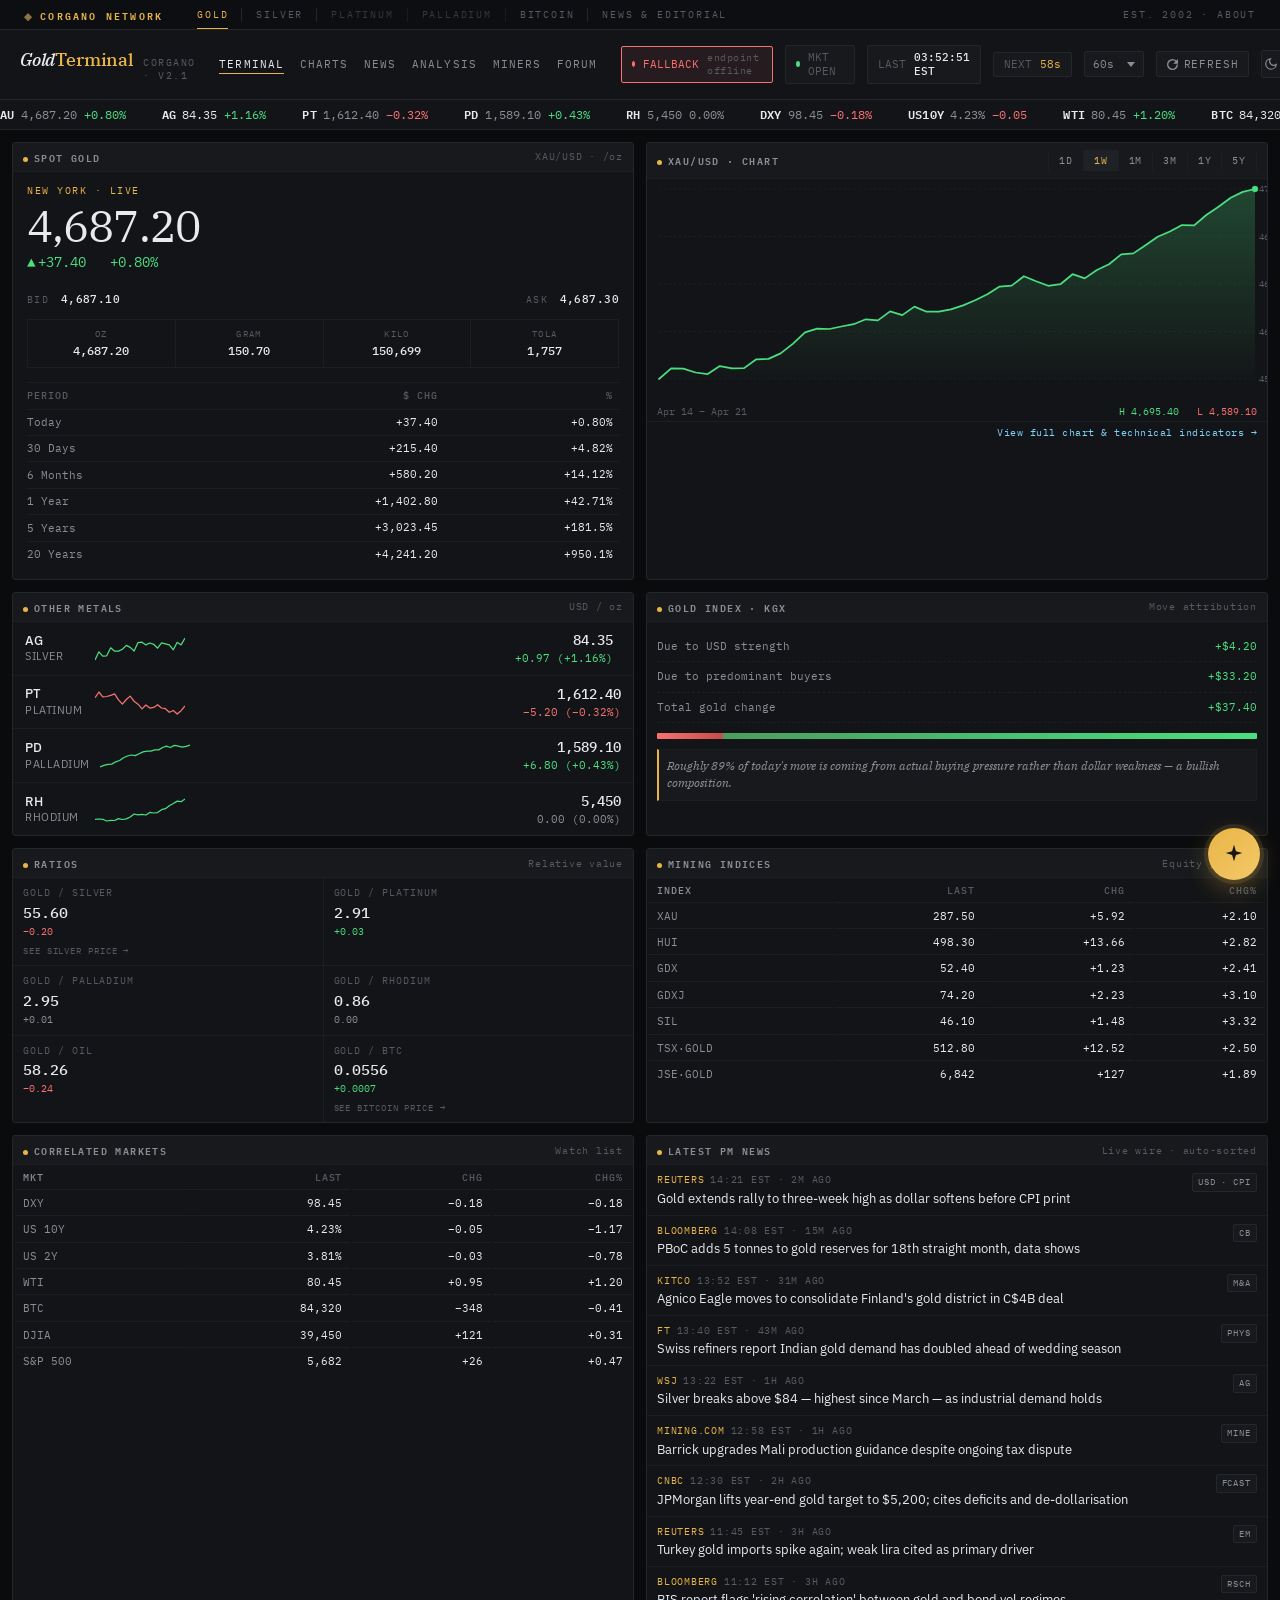
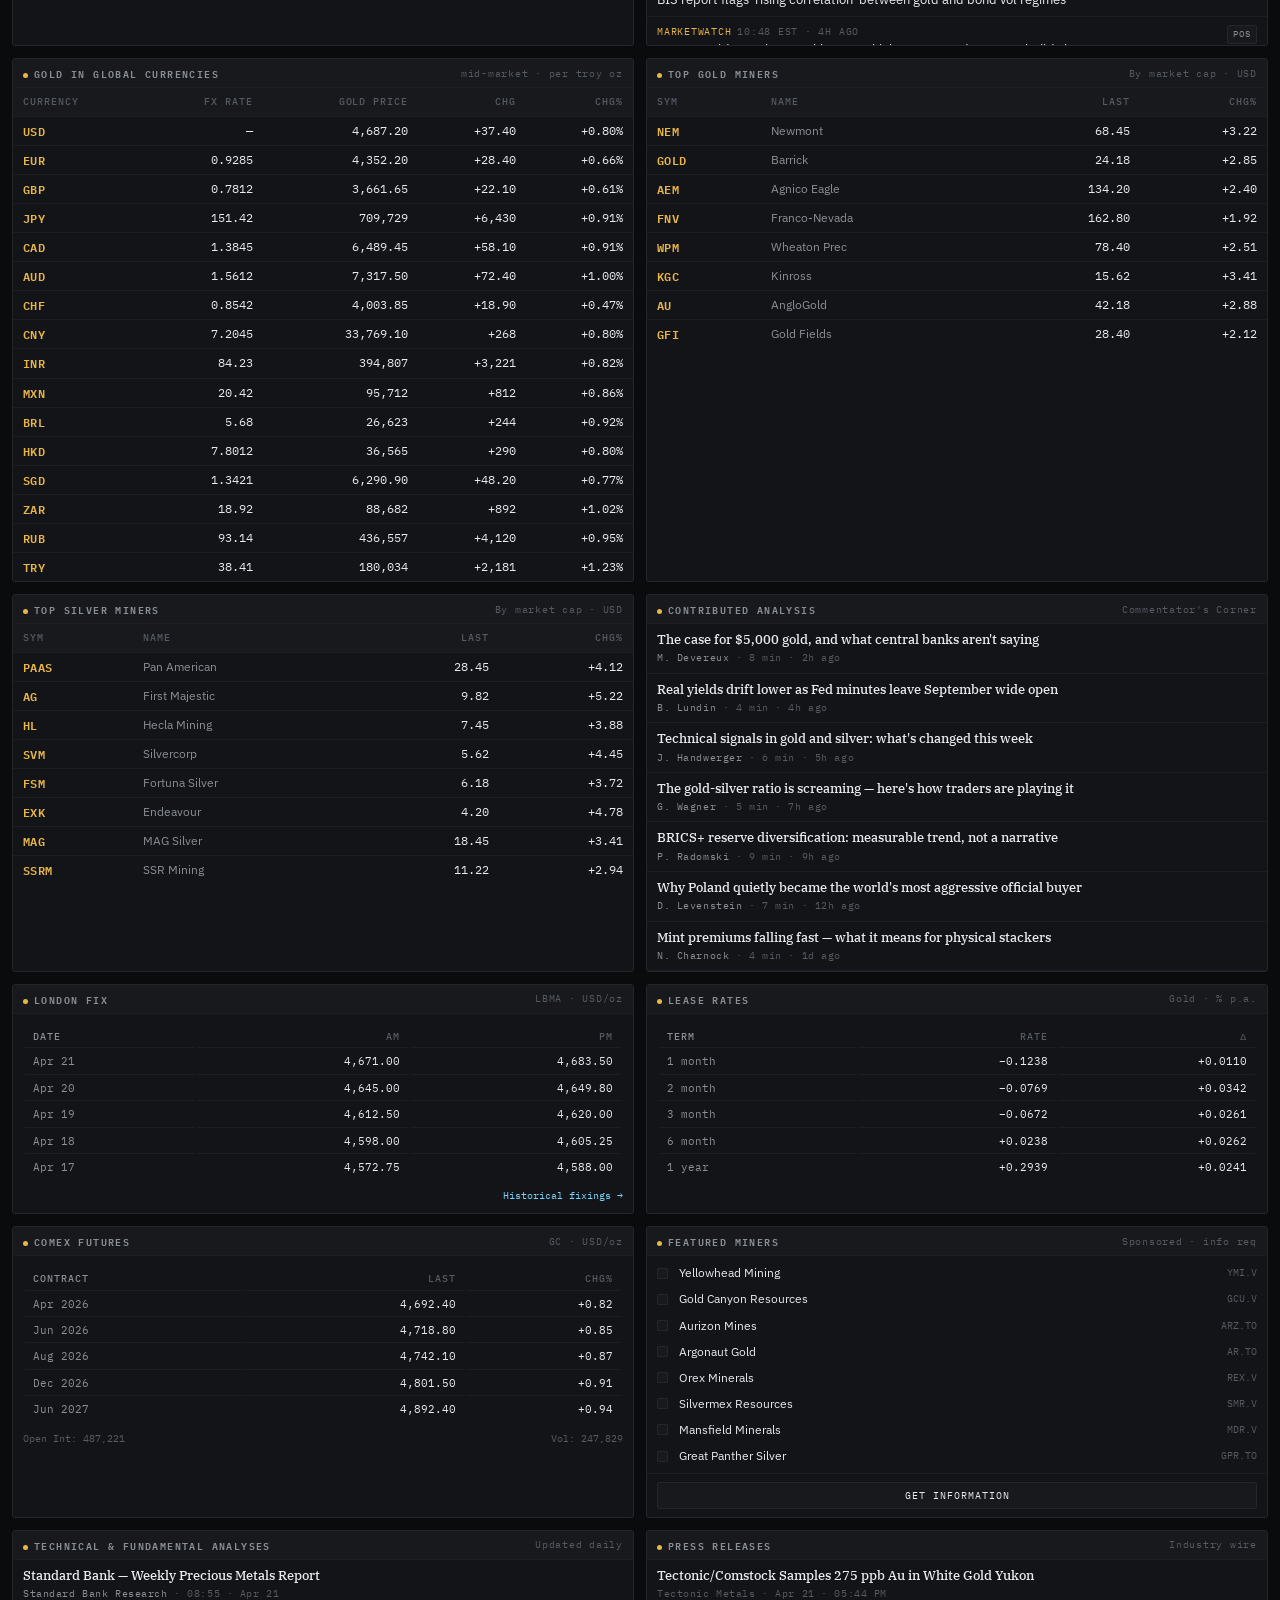
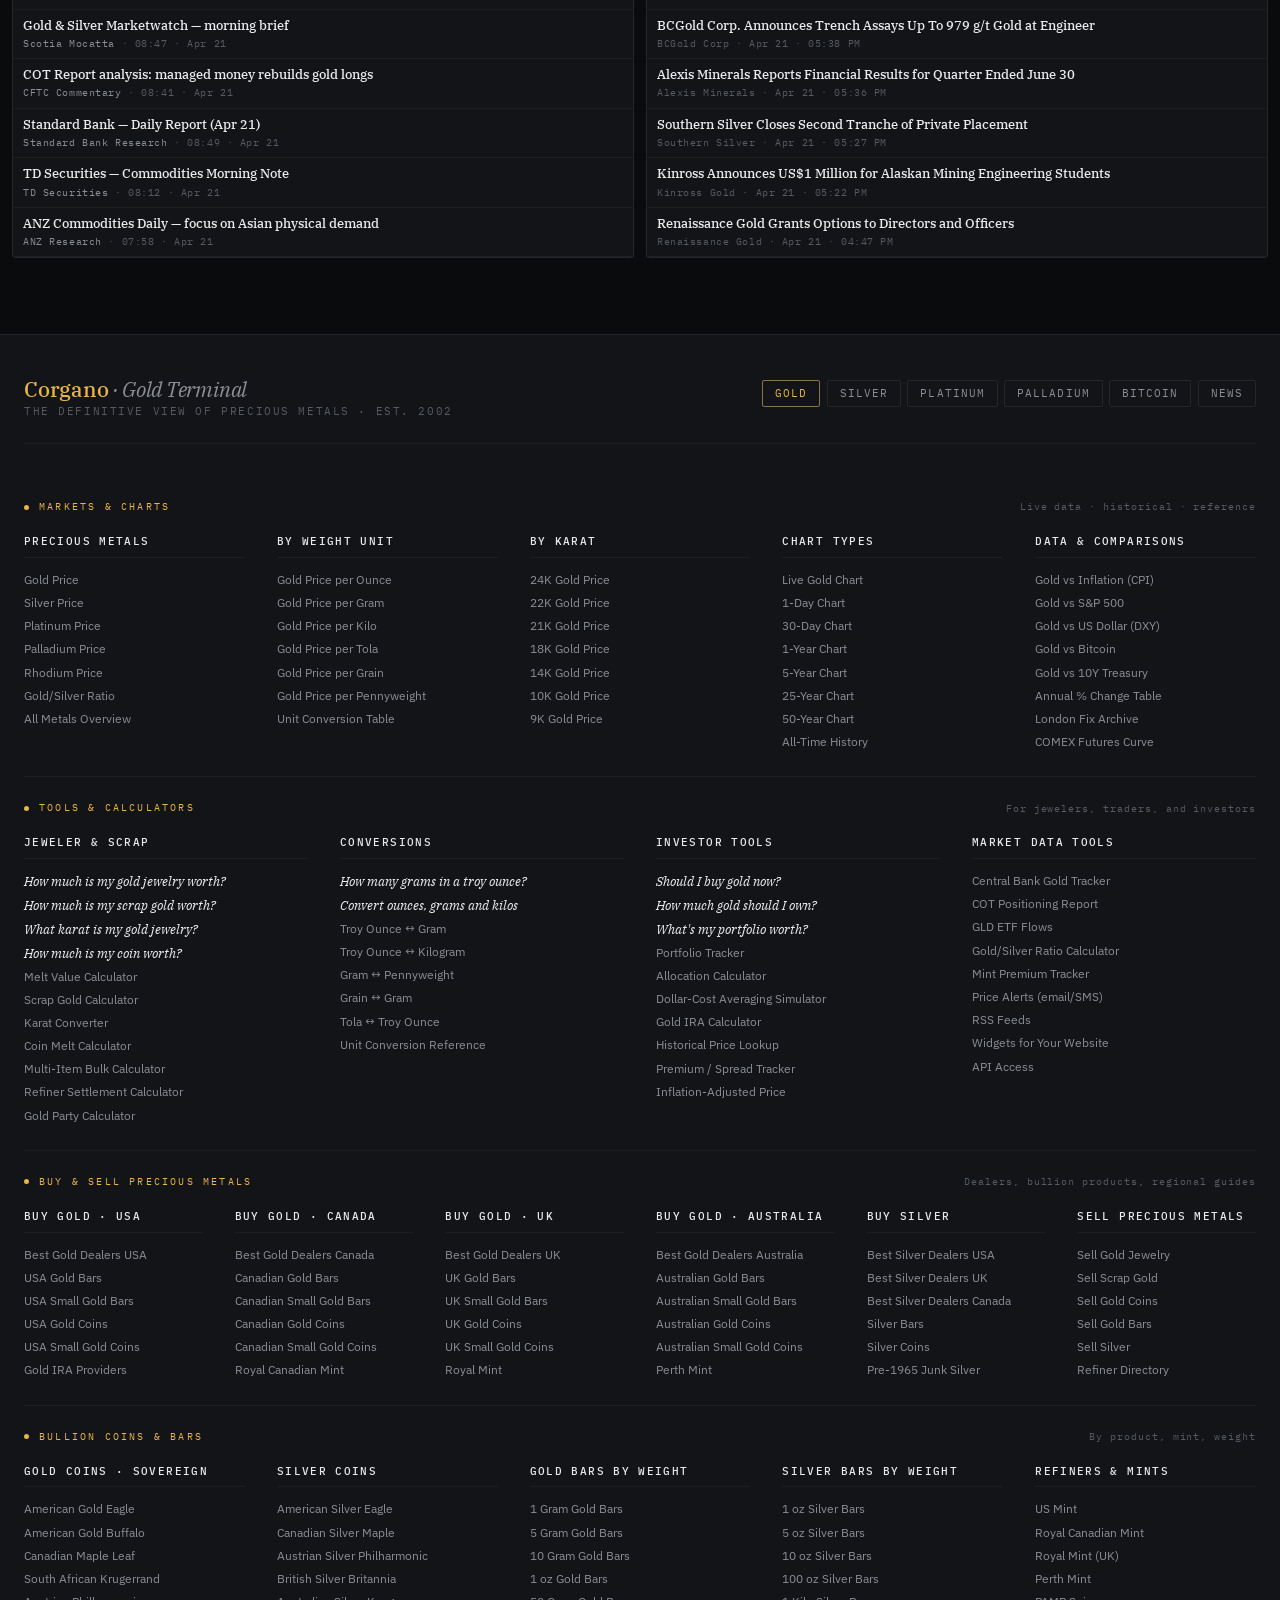
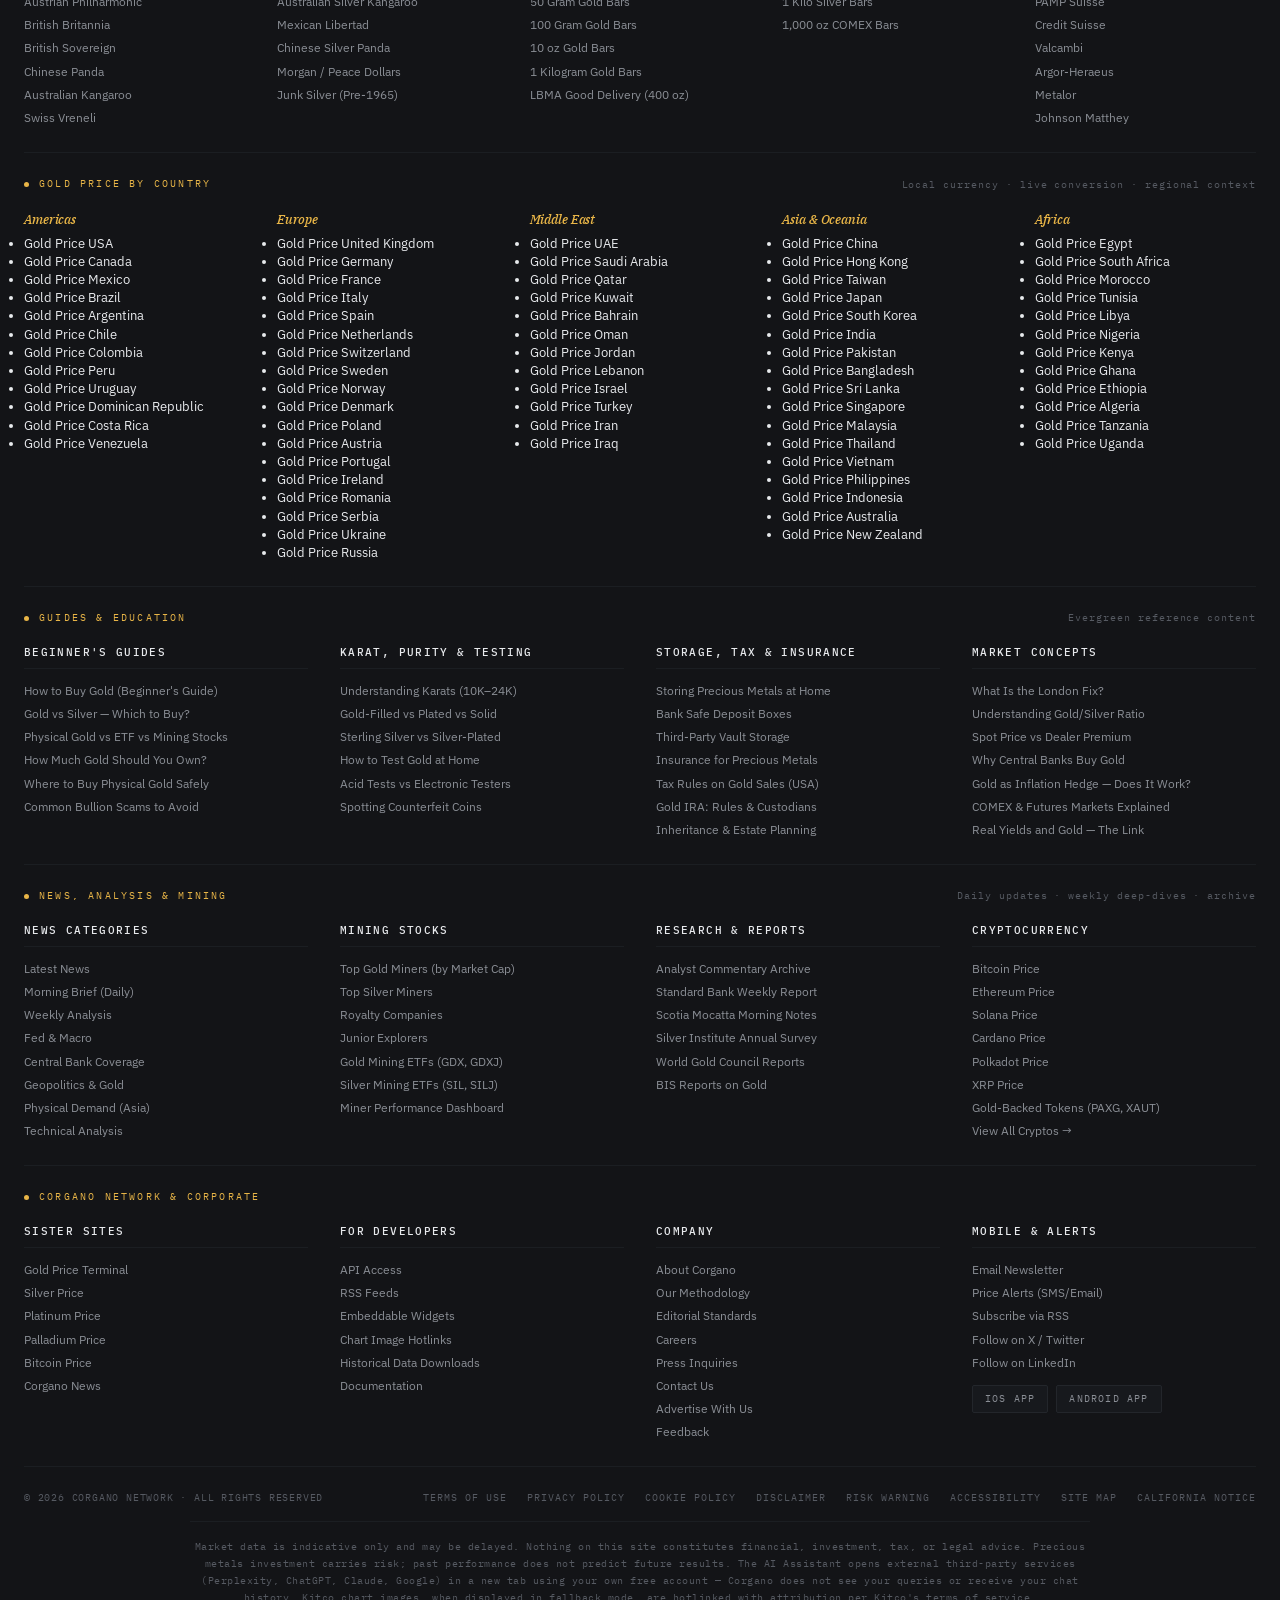
==== index.html @ 80f27fff "Initial" ====
<!DOCTYPE html>
<html lang="en" data-theme="dark">
<head>
<meta charset="UTF-8">
<meta name="viewport" content="width=device-width, initial-scale=1.0">
<title>Gold Terminal — Corgano Network</title>
<meta name="description" content="Live precious metals dashboard: gold, silver, platinum, palladium. Spot prices, ratios, news, miners, and FX — all on one page.">

<link rel="preconnect" href="https://fonts.googleapis.com">
<link rel="preconnect" href="https://fonts.gstatic.com" crossorigin>
<link href="https://fonts.googleapis.com/css2?family=IBM+Plex+Sans:wght@300;400;500;600;700&family=IBM+Plex+Mono:wght@400;500;600&family=IBM+Plex+Serif:ital,wght@0,400;0,500;0,600;1,400&display=swap" rel="stylesheet">

<style>
  :root[data-theme="dark"] {
    --bg: #0a0b0d;
    --bg-raised: #131417;
    --bg-card: #17191d;
    --bg-hover: #1e2126;
    --border: #23262b;
    --border-soft: #1b1e22;
    --text: #e8eaed;
    --text-muted: #8a8e95;
    --text-dim: #565a62;
    --gold: #e8b547;
    --gold-bright: #f4c969;
    --gold-dim: #8a7347;
    --up: #4ade80;
    --up-bg: rgba(74, 222, 128, 0.1);
    --down: #f87171;
    --down-bg: rgba(248, 113, 113, 0.1);
    --flat: #8a8e95;
    --link: #7dd3fc;
  }

  :root[data-theme="light"] {
    --bg: #faf7f0;
    --bg-raised: #ffffff;
    --bg-card: #ffffff;
    --bg-hover: #f3ede0;
    --border: #e5ddc8;
    --border-soft: #eee6d0;
    --text: #1a1510;
    --text-muted: #6b6152;
    --text-dim: #9a8e7a;
    --gold: #b8893a;
    --gold-bright: #c9a961;
    --gold-dim: #8a7347;
    --up: #15803d;
    --up-bg: rgba(21, 128, 61, 0.08);
    --down: #b91c1c;
    --down-bg: rgba(185, 28, 28, 0.08);
    --flat: #6b6152;
    --link: #0369a1;
  }

  * { box-sizing: border-box; margin: 0; padding: 0; }
  html { scroll-behavior: smooth; }
  body {
    font-family: 'IBM Plex Sans', -apple-system, sans-serif;
    background: var(--bg);
    color: var(--text);
    font-size: 13px;
    line-height: 1.4;
    -webkit-font-smoothing: antialiased;
    min-height: 100vh;
  }
  a { color: inherit; text-decoration: none; }
  button { font-family: inherit; cursor: pointer; border: none; background: none; color: inherit; }

  /* ─── monospace utilities ─── */
  .mono { font-family: 'IBM Plex Mono', monospace; font-variant-numeric: tabular-nums; }
  .up { color: var(--up); }
  .down { color: var(--down); }
  .flat { color: var(--flat); }

  /* ─── top bar ─── */
  .topbar {
    display: flex;
    align-items: center;
    gap: 1.5rem;
    padding: 0.65rem 1.25rem;
    background: var(--bg-raised);
    border-bottom: 1px solid var(--border);
    position: sticky;
    top: 0;
    z-index: 100;
  }
  .brand {
    display: flex;
    align-items: baseline;
    gap: 0.6rem;
  }
  .brand-mark {
    font-family: 'IBM Plex Serif', serif;
    font-style: italic;
    font-weight: 500;
    font-size: 1.15rem;
    letter-spacing: -0.01em;
  }
  .brand-mark em { color: var(--gold); font-style: normal; }
  .brand-sub {
    font-family: 'IBM Plex Mono', monospace;
    font-size: 9.5px;
    letter-spacing: 0.15em;
    text-transform: uppercase;
    color: var(--text-dim);
  }

  .topnav {
    display: flex;
    gap: 1rem;
    font-family: 'IBM Plex Mono', monospace;
    font-size: 10.5px;
    letter-spacing: 0.1em;
    text-transform: uppercase;
    color: var(--text-muted);
  }
  .topnav a { transition: color 0.15s; padding: 2px 0; }
  .topnav a:hover { color: var(--gold); }
  .topnav a.active { color: var(--text); border-bottom: 1px solid var(--gold); }

  .topbar-right {
    margin-left: auto;
    display: flex;
    align-items: center;
    gap: 0.75rem;
  }
  .status-pill {
    display: flex;
    align-items: center;
    gap: 8px;
    padding: 4px 10px;
    background: var(--bg-card);
    border: 1px solid var(--border);
    border-radius: 2px;
    font-family: 'IBM Plex Mono', monospace;
    font-size: 10.5px;
  }
  .status-dot {
    width: 6px; height: 6px; border-radius: 50%;
    background: var(--up);
    animation: livepulse 2s ease-in-out infinite;
  }
  @keyframes livepulse {
    0%, 100% { opacity: 1; box-shadow: 0 0 0 0 rgba(74, 222, 128, 0.4); }
    50% { opacity: 0.5; box-shadow: 0 0 0 3px rgba(74, 222, 128, 0); }
  }
  .status-label { color: var(--text-dim); }
  .status-value { color: var(--text); font-weight: 500; }
  .countdown-value { color: var(--gold); }

  .icon-btn {
    width: 28px; height: 28px;
    display: inline-flex;
    align-items: center;
    justify-content: center;
    background: var(--bg-card);
    border: 1px solid var(--border);
    border-radius: 2px;
    color: var(--text-muted);
    transition: all 0.15s;
  }
  .icon-btn:hover { color: var(--gold); border-color: var(--gold-dim); }

  .refresh-btn {
    display: flex;
    align-items: center;
    gap: 6px;
    padding: 5px 10px;
    background: var(--bg-card);
    border: 1px solid var(--border);
    border-radius: 2px;
    font-family: 'IBM Plex Mono', monospace;
    font-size: 10.5px;
    text-transform: uppercase;
    letter-spacing: 0.08em;
    color: var(--text-muted);
    transition: all 0.15s;
  }
  .refresh-btn:hover { color: var(--gold); border-color: var(--gold-dim); }
  .refresh-btn svg { width: 11px; height: 11px; }

  select.refresh-select {
    padding: 5px 8px;
    background: var(--bg-card);
    border: 1px solid var(--border);
    color: var(--text-muted);
    font-family: 'IBM Plex Mono', monospace;
    font-size: 10.5px;
    border-radius: 2px;
    appearance: none;
    padding-right: 22px;
    background-image: url("data:image/svg+xml;utf8,<svg xmlns='http://www.w3.org/2000/svg' viewBox='0 0 10 6' fill='%238a8e95'><path d='M0 0l5 6 5-6z'/></svg>");
    background-repeat: no-repeat;
    background-position: right 8px center;
    background-size: 8px;
  }

  .ai-trigger {
    display: flex;
    align-items: center;
    gap: 6px;
    padding: 5px 12px;
    background: linear-gradient(135deg, var(--gold), var(--gold-bright));
    color: #1a1510;
    border: none;
    border-radius: 2px;
    font-family: 'IBM Plex Mono', monospace;
    font-size: 10.5px;
    text-transform: uppercase;
    letter-spacing: 0.1em;
    font-weight: 600;
    transition: transform 0.15s;
  }
  .ai-trigger:hover { transform: translateY(-1px); }
  .ai-trigger svg { width: 12px; height: 12px; }

  /* ─── ticker ─── */
  .ticker-strip {
    background: var(--bg-raised);
    border-bottom: 1px solid var(--border);
    overflow: hidden;
    white-space: nowrap;
  }
  .ticker-track {
    display: inline-flex;
    gap: 2.25rem;
    padding: 6px 0;
    animation: ticker 80s linear infinite;
    font-family: 'IBM Plex Mono', monospace;
    font-size: 11.5px;
  }
  .ticker-item { color: var(--text-muted); }
  .ticker-item strong {
    color: var(--text);
    font-weight: 600;
    margin-right: 6px;
    letter-spacing: 0.03em;
  }
  @keyframes ticker {
    from { transform: translateX(0); }
    to { transform: translateX(-50%); }
  }

  /* ─── grid layout ─── */
  .board {
    padding: 0.75rem;
    display: grid;
    grid-template-columns: repeat(12, 1fr);
    gap: 0.75rem;
    max-width: 1600px;
    margin: 0 auto;
  }

  .panel {
    background: var(--bg-raised);
    border: 1px solid var(--border);
    border-radius: 3px;
    overflow: hidden;
    display: flex;
    flex-direction: column;
  }
  .panel-header {
    display: flex;
    align-items: center;
    justify-content: space-between;
    padding: 7px 10px;
    background: var(--bg-card);
    border-bottom: 1px solid var(--border-soft);
    flex-shrink: 0;
  }
  .panel-title {
    font-family: 'IBM Plex Mono', monospace;
    font-size: 10px;
    font-weight: 600;
    letter-spacing: 0.14em;
    text-transform: uppercase;
    color: var(--text-muted);
  }
  .panel-title .gold-dot {
    display: inline-block;
    width: 5px; height: 5px;
    background: var(--gold);
    border-radius: 50%;
    margin-right: 6px;
    vertical-align: middle;
  }
  .panel-meta {
    font-family: 'IBM Plex Mono', monospace;
    font-size: 9.5px;
    color: var(--text-dim);
    letter-spacing: 0.08em;
  }
  .panel-body { padding: 10px; flex: 1; }
  .panel-body.tight { padding: 0; }

  /* ─── col spans ─── */
  .c1  { grid-column: span 1; } .c2  { grid-column: span 2; }
  .c3  { grid-column: span 3; } .c4  { grid-column: span 4; }
  .c5  { grid-column: span 5; } .c6  { grid-column: span 6; }
  .c7  { grid-column: span 7; } .c8  { grid-column: span 8; }
  .c9  { grid-column: span 9; } .c10 { grid-column: span 10; }
  .c12 { grid-column: span 12; }

  /* ─── spot hero panel ─── */
  .spot-hero { padding: 12px 14px; }
  .spot-symbol {
    font-family: 'IBM Plex Mono', monospace;
    font-size: 10px;
    letter-spacing: 0.15em;
    color: var(--gold);
    text-transform: uppercase;
  }
  .spot-price {
    font-family: 'IBM Plex Serif', serif;
    font-size: 2.75rem;
    font-weight: 400;
    line-height: 1;
    letter-spacing: -0.02em;
    margin: 6px 0 4px;
    font-variant-numeric: tabular-nums;
    position: relative;
    transition: color 0.4s;
  }
  .spot-price.flash-up { color: var(--up); }
  .spot-price.flash-down { color: var(--down); }
  .spot-change {
    font-family: 'IBM Plex Mono', monospace;
    font-size: 0.9rem;
    margin-bottom: 12px;
  }
  .spot-change .arrow { margin-right: 2px; }

  .spot-grid {
    display: grid;
    grid-template-columns: 1fr 1fr;
    gap: 8px 14px;
    padding-top: 10px;
    border-top: 1px solid var(--border-soft);
  }
  .spot-kv { display: flex; flex-direction: column; gap: 2px; }
  .spot-kv-label {
    font-family: 'IBM Plex Mono', monospace;
    font-size: 9.5px;
    letter-spacing: 0.1em;
    text-transform: uppercase;
    color: var(--text-dim);
  }
  .spot-kv-value {
    font-family: 'IBM Plex Mono', monospace;
    font-size: 12px;
    color: var(--text);
    font-variant-numeric: tabular-nums;
  }

  /* ─── chart panel ─── */
  .chart-tabs {
    display: flex;
    gap: 0;
    border-left: 1px solid var(--border-soft);
  }
  .chart-tab {
    padding: 4px 10px;
    font-family: 'IBM Plex Mono', monospace;
    font-size: 10px;
    letter-spacing: 0.08em;
    color: var(--text-muted);
    border-right: 1px solid var(--border-soft);
    transition: all 0.15s;
  }
  .chart-tab:hover { color: var(--text); background: var(--bg-hover); }
  .chart-tab.active { color: var(--gold); background: var(--bg-hover); }

  .chart-canvas { position: relative; width: 100%; height: 220px; }
  .chart-canvas svg { width: 100%; height: 100%; display: block; }
  .chart-legend {
    display: flex;
    justify-content: space-between;
    padding: 6px 10px 2px;
    font-family: 'IBM Plex Mono', monospace;
    font-size: 10px;
    color: var(--text-dim);
  }
  .chart-expand {
    padding: 4px 10px;
    border-top: 1px solid var(--border-soft);
    font-family: 'IBM Plex Mono', monospace;
    font-size: 10px;
    color: var(--link);
    text-align: right;
    letter-spacing: 0.05em;
  }
  .chart-expand:hover { color: var(--gold); }

  /* ─── metals stack (silver/plat/pall/rhodium) ─── */
  .metals-stack { display: flex; flex-direction: column; }
  .metal-row {
    display: grid;
    grid-template-columns: auto 1fr auto;
    gap: 10px;
    align-items: center;
    padding: 9px 12px;
    border-bottom: 1px solid var(--border-soft);
  }
  .metal-row:last-child { border-bottom: none; }
  .metal-row:hover { background: var(--bg-hover); }
  .metal-name {
    font-family: 'IBM Plex Sans', sans-serif;
    font-size: 11px;
    text-transform: uppercase;
    letter-spacing: 0.05em;
    color: var(--text-muted);
    min-width: 60px;
  }
  .metal-name strong { color: var(--text); display: block; font-weight: 500; font-size: 12.5px; letter-spacing: 0.02em; }
  .metal-spark { height: 28px; }
  .metal-vals { text-align: right; font-family: 'IBM Plex Mono', monospace; }
  .metal-price { font-size: 13.5px; font-weight: 500; color: var(--text); }
  .metal-chg { font-size: 10.5px; margin-top: 1px; }

  /* ─── KGI attribution ─── */
  .kgi-row {
    display: grid;
    grid-template-columns: 1fr auto;
    gap: 8px;
    padding: 7px 0;
    border-bottom: 1px dashed var(--border-soft);
    font-family: 'IBM Plex Mono', monospace;
    font-size: 11px;
  }
  .kgi-row:last-child { border-bottom: none; font-weight: 600; padding-top: 10px; }
  .kgi-row-label { color: var(--text-muted); }
  .kgi-row-value { font-variant-numeric: tabular-nums; }
  .kgi-bar {
    height: 6px;
    background: var(--bg-card);
    border-radius: 1px;
    margin-top: 10px;
    display: flex;
    overflow: hidden;
  }
  .kgi-bar-seg {
    height: 100%;
    display: flex;
    align-items: center;
    padding: 0 4px;
  }
  .kgi-bar-usd { background: linear-gradient(90deg, var(--down), #c74c4c); flex-basis: 10%; }
  .kgi-bar-buyers { background: linear-gradient(90deg, #4a9d60, var(--up)); flex-basis: 90%; }
  .kgi-summary {
    margin-top: 10px;
    padding: 8px;
    background: var(--bg-card);
    border: 1px solid var(--border-soft);
    border-left: 2px solid var(--gold);
    font-family: 'IBM Plex Serif', serif;
    font-size: 11.5px;
    font-style: italic;
    color: var(--text-muted);
    line-height: 1.45;
  }

  /* ─── ratios ─── */
  .ratio-grid {
    display: grid;
    grid-template-columns: 1fr 1fr;
    gap: 1px;
    background: var(--border-soft);
  }
  .ratio-cell {
    background: var(--bg-raised);
    padding: 8px 10px;
    display: flex;
    flex-direction: column;
    gap: 2px;
  }
  .ratio-label {
    font-family: 'IBM Plex Mono', monospace;
    font-size: 9.5px;
    letter-spacing: 0.1em;
    text-transform: uppercase;
    color: var(--text-dim);
  }
  .ratio-value {
    font-family: 'IBM Plex Mono', monospace;
    font-size: 15px;
    font-weight: 500;
    color: var(--text);
    font-variant-numeric: tabular-nums;
  }
  .ratio-chg { font-family: 'IBM Plex Mono', monospace; font-size: 10px; }

  /* ─── generic data table ─── */
  table.dt {
    width: 100%;
    border-collapse: collapse;
    font-family: 'IBM Plex Mono', monospace;
    font-size: 11.5px;
  }
  table.dt th {
    text-align: left;
    padding: 7px 10px;
    font-family: 'IBM Plex Mono', monospace;
    font-size: 9.5px;
    font-weight: 500;
    letter-spacing: 0.1em;
    text-transform: uppercase;
    color: var(--text-dim);
    background: var(--bg-card);
    border-bottom: 1px solid var(--border-soft);
    position: sticky;
    top: 0;
  }
  table.dt th.num, table.dt td.num { text-align: right; font-variant-numeric: tabular-nums; }
  table.dt td {
    padding: 6px 10px;
    border-bottom: 1px solid var(--border-soft);
    color: var(--text);
  }
  table.dt tr:last-child td { border-bottom: none; }
  table.dt tr:hover td { background: var(--bg-hover); }
  table.dt .sym {
    font-weight: 600;
    color: var(--gold);
    letter-spacing: 0.03em;
  }
  table.dt .name {
    color: var(--text-muted);
    font-family: 'IBM Plex Sans', sans-serif;
    font-size: 11.5px;
  }

  /* ─── news feed ─── */
  .news-list { max-height: 480px; overflow-y: auto; }
  .news-list::-webkit-scrollbar { width: 6px; }
  .news-list::-webkit-scrollbar-track { background: transparent; }
  .news-list::-webkit-scrollbar-thumb { background: var(--border); border-radius: 3px; }
  .news-item {
    display: grid;
    grid-template-columns: 1fr auto;
    gap: 10px;
    padding: 8px 10px;
    border-bottom: 1px solid var(--border-soft);
    align-items: start;
    cursor: pointer;
  }
  .news-item:hover { background: var(--bg-hover); }
  .news-item:hover .news-head { color: var(--gold); }
  .news-meta {
    font-family: 'IBM Plex Mono', monospace;
    font-size: 9.5px;
    letter-spacing: 0.08em;
    color: var(--text-dim);
    margin-bottom: 3px;
    text-transform: uppercase;
  }
  .news-source { color: var(--gold); margin-right: 6px; }
  .news-head {
    font-size: 12.5px;
    line-height: 1.35;
    color: var(--text);
    transition: color 0.15s;
    font-weight: 400;
  }
  .news-tag {
    font-family: 'IBM Plex Mono', monospace;
    font-size: 9px;
    letter-spacing: 0.1em;
    text-transform: uppercase;
    padding: 2px 5px;
    background: var(--bg-card);
    border: 1px solid var(--border);
    color: var(--text-muted);
    border-radius: 2px;
    white-space: nowrap;
    align-self: start;
  }

  /* ─── commentary list ─── */
  .cmt-item {
    padding: 8px 10px;
    border-bottom: 1px solid var(--border-soft);
    cursor: pointer;
  }
  .cmt-item:hover { background: var(--bg-hover); }
  .cmt-item:hover .cmt-title { color: var(--gold); }
  .cmt-title {
    font-family: 'IBM Plex Serif', serif;
    font-size: 13px;
    line-height: 1.25;
    font-weight: 500;
    color: var(--text);
    margin-bottom: 3px;
    transition: color 0.15s;
  }
  .cmt-byline {
    font-family: 'IBM Plex Mono', monospace;
    font-size: 9.5px;
    letter-spacing: 0.06em;
    color: var(--text-dim);
  }
  .cmt-byline .author { color: var(--text-muted); }

  /* ─── lease rates / london fix compact tables ─── */
  .mini-table { width: 100%; font-family: 'IBM Plex Mono', monospace; font-size: 11px; }
  .mini-table th, .mini-table td {
    padding: 4px 8px;
    text-align: right;
    font-variant-numeric: tabular-nums;
  }
  .mini-table th:first-child, .mini-table td:first-child { text-align: left; color: var(--text-muted); }
  .mini-table th {
    font-size: 9.5px;
    text-transform: uppercase;
    letter-spacing: 0.1em;
    color: var(--text-dim);
    font-weight: 500;
    border-bottom: 1px solid var(--border-soft);
  }
  .mini-table td { border-bottom: 1px solid var(--border-soft); color: var(--text); }
  .mini-table tr:last-child td { border-bottom: none; }

  /* ─── featured miners (ad-style) ─── */
  .featured-list { padding: 4px 0; }
  .featured-row {
    display: grid;
    grid-template-columns: 14px 1fr auto;
    gap: 8px;
    align-items: center;
    padding: 5px 10px;
    cursor: pointer;
    font-size: 11.5px;
  }
  .featured-row:hover { background: var(--bg-hover); }
  .featured-row:hover .featured-name { color: var(--gold); }
  .featured-check {
    width: 11px; height: 11px;
    border: 1px solid var(--border);
    border-radius: 1px;
    background: var(--bg-card);
  }
  .featured-name { color: var(--text); transition: color 0.15s; }
  .featured-ticker {
    font-family: 'IBM Plex Mono', monospace;
    font-size: 10px;
    color: var(--text-dim);
  }

  /* ─── footer ─── */
  footer {
    padding: 2rem 1.25rem 1.5rem;
    border-top: 1px solid var(--border);
    background: var(--bg-raised);
    margin-top: 1rem;
  }
  .foot-grid {
    max-width: 1600px;
    margin: 0 auto;
    display: grid;
    grid-template-columns: 2fr 1fr 1fr 1fr;
    gap: 2rem;
    padding-bottom: 1.5rem;
    border-bottom: 1px solid var(--border-soft);
  }
  .foot-brand-line {
    font-family: 'IBM Plex Serif', serif;
    font-style: italic;
    font-size: 1rem;
    color: var(--text-muted);
    margin-bottom: 8px;
  }
  .foot-brand-line strong { color: var(--gold); font-style: normal; font-weight: 500; }
  .foot-desc { font-size: 12px; color: var(--text-dim); line-height: 1.5; max-width: 40ch; }
  .foot-col h4 {
    font-family: 'IBM Plex Mono', monospace;
    font-size: 10px;
    letter-spacing: 0.15em;
    text-transform: uppercase;
    color: var(--text-dim);
    margin-bottom: 10px;
    font-weight: 500;
  }
  .foot-col ul { list-style: none; display: flex; flex-direction: column; gap: 6px; }
  .foot-col a { font-size: 12px; color: var(--text-muted); transition: color 0.15s; }
  .foot-col a:hover { color: var(--gold); }
  .foot-bottom {
    max-width: 1600px;
    margin: 1.5rem auto 0;
    font-family: 'IBM Plex Mono', monospace;
    font-size: 10px;
    color: var(--text-dim);
    letter-spacing: 0.05em;
    line-height: 1.6;
  }

  /* ─── AI widget ─── */
  .ai-widget {
    position: fixed;
    bottom: 1.25rem;
    right: 1.25rem;
    z-index: 200;
  }
  .ai-fab {
    width: 52px; height: 52px;
    border-radius: 50%;
    background: linear-gradient(135deg, var(--gold), var(--gold-bright));
    color: #1a1510;
    display: flex;
    align-items: center;
    justify-content: center;
    box-shadow: 0 8px 24px rgba(232, 181, 71, 0.3), 0 0 0 4px rgba(232, 181, 71, 0.12);
    cursor: pointer;
    transition: transform 0.2s ease;
  }
  .ai-fab:hover { transform: scale(1.08); }
  .ai-fab svg { width: 22px; height: 22px; }
  .ai-fab.open { transform: rotate(45deg); }

  .ai-panel {
    position: absolute;
    bottom: 64px;
    right: 0;
    width: 360px;
    background: var(--bg-raised);
    border: 1px solid var(--border);
    border-radius: 4px;
    box-shadow: 0 20px 60px rgba(0,0,0,0.5);
    overflow: hidden;
    display: none;
    flex-direction: column;
  }
  .ai-panel.open { display: flex; animation: slideUp 0.25s ease; }
  @keyframes slideUp {
    from { opacity: 0; transform: translateY(12px); }
    to { opacity: 1; transform: translateY(0); }
  }
  .ai-panel-head {
    padding: 12px 14px;
    background: var(--bg-card);
    border-bottom: 1px solid var(--border-soft);
  }
  .ai-panel-title {
    font-family: 'IBM Plex Serif', serif;
    font-size: 15px;
    font-weight: 500;
    margin-bottom: 2px;
  }
  .ai-panel-title em { font-style: italic; color: var(--gold); }
  .ai-panel-sub {
    font-family: 'IBM Plex Mono', monospace;
    font-size: 10px;
    letter-spacing: 0.08em;
    color: var(--text-dim);
    text-transform: uppercase;
  }
  .ai-service-row {
    display: flex;
    gap: 4px;
    padding: 10px 14px;
    border-bottom: 1px solid var(--border-soft);
    background: var(--bg-card);
  }
  .ai-service-label {
    font-family: 'IBM Plex Mono', monospace;
    font-size: 10px;
    text-transform: uppercase;
    letter-spacing: 0.1em;
    color: var(--text-dim);
    align-self: center;
    margin-right: 6px;
  }
  .ai-svc-btn {
    padding: 4px 10px;
    background: var(--bg-raised);
    border: 1px solid var(--border);
    border-radius: 2px;
    font-family: 'IBM Plex Mono', monospace;
    font-size: 10.5px;
    color: var(--text-muted);
    transition: all 0.15s;
  }
  .ai-svc-btn:hover { color: var(--text); border-color: var(--gold-dim); }
  .ai-svc-btn.active { color: #1a1510; background: var(--gold); border-color: var(--gold); font-weight: 600; }

  .ai-prompts { padding: 10px 14px; }
  .ai-prompts h5 {
    font-family: 'IBM Plex Mono', monospace;
    font-size: 9.5px;
    letter-spacing: 0.15em;
    text-transform: uppercase;
    color: var(--text-dim);
    margin-bottom: 8px;
    font-weight: 500;
  }
  .ai-prompt-list { display: flex; flex-direction: column; gap: 4px; }
  .ai-prompt-btn {
    text-align: left;
    padding: 8px 10px;
    background: var(--bg-card);
    border: 1px solid var(--border-soft);
    border-radius: 2px;
    font-size: 12px;
    color: var(--text);
    transition: all 0.15s;
    display: flex;
    align-items: center;
    justify-content: space-between;
  }
  .ai-prompt-btn:hover {
    border-color: var(--gold-dim);
    background: var(--bg-hover);
  }
  .ai-prompt-btn svg {
    width: 11px; height: 11px;
    color: var(--text-dim);
    transition: all 0.15s;
  }
  .ai-prompt-btn:hover svg { color: var(--gold); transform: translateX(2px); }

  .ai-custom {
    padding: 10px 14px;
    border-top: 1px solid var(--border-soft);
    background: var(--bg-card);
    display: flex;
    gap: 6px;
  }
  .ai-custom input {
    flex: 1;
    background: var(--bg-raised);
    border: 1px solid var(--border);
    color: var(--text);
    padding: 7px 10px;
    border-radius: 2px;
    font-family: 'IBM Plex Sans', sans-serif;
    font-size: 12px;
  }
  .ai-custom input:focus { outline: none; border-color: var(--gold-dim); }
  .ai-custom button {
    padding: 7px 12px;
    background: var(--gold);
    color: #1a1510;
    border-radius: 2px;
    font-family: 'IBM Plex Mono', monospace;
    font-size: 11px;
    font-weight: 600;
    text-transform: uppercase;
    letter-spacing: 0.08em;
  }

  /* ─── Corgano in-house commentary badges ─── */
  .cmt-corgano {
    position: relative;
    border-left: 2px solid var(--gold);
  }
  .cmt-corgano:hover { background: var(--bg-hover); }
  .cmt-corgano-badge {
    display: inline-block;
    font-family: 'IBM Plex Mono', monospace;
    font-size: 8.5px;
    font-weight: 600;
    letter-spacing: 0.2em;
    color: var(--gold);
    padding: 1px 5px;
    border: 1px solid var(--gold-dim);
    border-radius: 2px;
    margin-right: 6px;
    vertical-align: 1px;
  }
  .cmt-category {
    font-family: 'IBM Plex Mono', monospace;
    font-size: 9px;
    letter-spacing: 0.12em;
    text-transform: uppercase;
    color: var(--text-dim);
    margin-right: 6px;
  }
  .cmt-excerpt {
    font-family: 'IBM Plex Sans', sans-serif;
    font-size: 11.5px;
    line-height: 1.4;
    color: var(--text-muted);
    margin-top: 4px;
    margin-bottom: 4px;
    display: -webkit-box;
    -webkit-line-clamp: 2;
    line-clamp: 2;
    -webkit-box-orient: vertical;
    overflow: hidden;
  }

  /* ─── bid/ask compact strip ─── */
  .bid-ask-strip {
    display: flex;
    justify-content: space-between;
    gap: 10px;
    padding: 8px 0 0;
    font-family: 'IBM Plex Mono', monospace;
    font-size: 10.5px;
    color: var(--text-dim);
    letter-spacing: 0.04em;
    margin-bottom: 12px;
  }
  .bid-ask-strip em {
    font-style: normal;
    text-transform: uppercase;
    letter-spacing: 0.15em;
    font-size: 9.5px;
    margin-right: 4px;
  }
  .bid-ask-strip b { color: var(--text); font-weight: 500; }

  /* ─── per-unit conversion strip ─── */
  .unit-strip {
    display: grid;
    grid-template-columns: repeat(4, 1fr);
    gap: 1px;
    background: var(--border-soft);
    border: 1px solid var(--border-soft);
    margin-bottom: 14px;
  }
  .unit-cell {
    background: var(--bg-raised);
    padding: 8px 4px;
    text-align: center;
  }
  .unit-label {
    font-family: 'IBM Plex Mono', monospace;
    font-size: 9px;
    letter-spacing: 0.15em;
    text-transform: uppercase;
    color: var(--text-dim);
    margin-bottom: 3px;
  }
  .unit-value {
    font-family: 'IBM Plex Mono', monospace;
    font-size: 11.5px;
    font-weight: 500;
    color: var(--text);
    font-variant-numeric: tabular-nums;
  }

  /* ─── multi-timeframe performance table ─── */
  .perf-table {
    width: 100%;
    border-collapse: collapse;
    font-family: 'IBM Plex Mono', monospace;
    font-size: 11px;
    border-top: 1px solid var(--border-soft);
  }
  .perf-table th {
    padding: 6px 6px 6px 0;
    text-align: left;
    font-size: 9.5px;
    font-weight: 500;
    letter-spacing: 0.1em;
    text-transform: uppercase;
    color: var(--text-dim);
    border-bottom: 1px solid var(--border-soft);
  }
  .perf-table th.num, .perf-table td.num {
    text-align: right;
    font-variant-numeric: tabular-nums;
  }
  .perf-table td {
    padding: 5px 6px 5px 0;
    border-bottom: 1px solid var(--border-soft);
    color: var(--text);
  }
  .perf-table td:first-child {
    color: var(--text-muted);
    font-size: 10.5px;
  }
  .perf-table tr:last-child td { border-bottom: none; }
  .perf-table tr:hover td { background: var(--bg-hover); }

  /* ─── fallback-mode styles ─── */
  .fallback-chart {
    display: block;
    padding: 1rem;
    background: var(--bg-card);
    border: 1px dashed var(--border);
    border-radius: 3px;
    text-align: center;
    text-decoration: none;
    transition: border-color 0.2s;
  }
  .fallback-chart:hover { border-color: var(--gold-dim); }
  .fallback-chart img {
    max-width: 100%;
    height: auto;
    filter: saturate(0.85);
    border-radius: 2px;
  }
  .fallback-attribution {
    display: block;
    margin-top: 8px;
    font-family: 'IBM Plex Mono', monospace;
    font-size: 9.5px;
    letter-spacing: 0.12em;
    text-transform: uppercase;
    color: var(--text-dim);
  }
  .fallback-pill {
    background: rgba(248, 113, 113, 0.08) !important;
    border-color: var(--down) !important;
  }
  .fallback-pill .status-label { color: var(--down) !important; }
  .fallback-pill .fallback-dot {
    width: 6px; height: 6px; border-radius: 50%;
    background: var(--down);
    animation: livepulse 1.5s ease-in-out infinite;
  }
  .fallback-reason {
    color: var(--text-dim);
    font-size: 9.5px;
    text-transform: lowercase;
    letter-spacing: 0.05em;
  }
  .stale { opacity: 0.55; }

  /* ─── CORGANO NETWORK STRIP (top of page) ─── */
  .network-strip {
    display: flex;
    align-items: center;
    gap: 0;
    padding: 0 1.5rem;
    height: 30px;
    background: #0d0e11;
    border-bottom: 1px solid var(--border);
    font-family: 'IBM Plex Mono', monospace;
    font-size: 10px;
    letter-spacing: 0.18em;
    text-transform: uppercase;
    overflow-x: auto;
    white-space: nowrap;
  }
  .network-strip-label {
    color: var(--gold);
    margin-right: 1.25rem;
    font-weight: 600;
    flex-shrink: 0;
    letter-spacing: 0.22em;
  }
  .network-strip-label::before {
    content: '◆';
    margin-right: 6px;
    color: var(--gold-dim);
  }
  .network-strip nav {
    display: flex;
    gap: 0;
    flex-shrink: 0;
  }
  .network-strip nav a {
    position: relative;
    padding: 0 14px;
    line-height: 30px;
    color: var(--text-dim);
    transition: color 0.15s;
  }
  .network-strip nav a:not(:last-child)::after {
    content: '';
    position: absolute;
    right: 0;
    top: 8px;
    bottom: 8px;
    width: 1px;
    background: var(--border);
  }
  .network-strip nav a:hover { color: var(--text); }
  .network-strip nav a.current { color: var(--gold); }
  .network-strip nav a.current::before {
    content: '';
    position: absolute;
    left: 14px;
    right: 14px;
    bottom: 0;
    height: 2px;
    background: var(--gold);
  }
  .network-strip nav a.future {
    color: var(--text-dim);
    opacity: 0.55;
    cursor: not-allowed;
  }
  .network-strip nav a.future::after-text {
    content: ' soon';
    color: var(--gold-dim);
  }
  .network-strip-tag {
    margin-left: auto;
    color: var(--text-dim);
    font-size: 9.5px;
    flex-shrink: 0;
  }

  /* ─── cross-link indicators on data rows ─── */
  a.ticker-item {
    cursor: pointer;
    text-decoration: none;
    color: inherit;
  }
  a.ticker-item:hover {
    color: var(--gold) !important;
    background: var(--bg-hover);
  }
  a.ticker-item:hover strong { color: var(--gold); }
  .metal-row.linkable {
    cursor: pointer;
    transition: background 0.15s;
    text-decoration: none;
    color: inherit;
  }
  .metal-row.linkable:hover { background: var(--bg-hover); }
  .metal-row.linkable:hover .metal-name strong { color: var(--gold); }
  .metal-row.linkable::after {
    content: '→';
    position: absolute;
    right: 8px;
    top: 50%;
    transform: translateY(-50%);
    color: var(--text-dim);
    font-size: 11px;
    opacity: 0;
    transition: opacity 0.15s, transform 0.15s;
  }
  .metal-row.linkable { position: relative; padding-right: 20px; }
  .metal-row.linkable:hover::after { opacity: 1; color: var(--gold); transform: translateY(-50%) translateX(3px); }

  /* ─── ratios panel: "see silver →" subtle inline CTA ─── */
  .ratio-cell .ratio-cross {
    display: block;
    margin-top: 4px;
    font-family: 'IBM Plex Mono', monospace;
    font-size: 9px;
    letter-spacing: 0.1em;
    color: var(--text-dim);
    text-transform: uppercase;
    transition: color 0.15s;
  }
  .ratio-cell .ratio-cross:hover { color: var(--gold); }
  .ratio-cell .ratio-cross::after { content: ' →'; }

  /* ─── CORGANO NETWORK STRIP END ─── */

  /* ─── MEGA FOOTER ─── */
  .mega-footer {
    margin-top: 4rem;
    background: var(--bg-raised);
    border-top: 1px solid var(--border);
    padding: 2.5rem 1.5rem 1.25rem;
  }
  .mf-inner { max-width: 1600px; margin: 0 auto; }

  .mf-brand {
    display: flex;
    align-items: baseline;
    justify-content: space-between;
    flex-wrap: wrap;
    gap: 1rem;
    padding-bottom: 1.5rem;
    border-bottom: 1px solid var(--border-soft);
    margin-bottom: 2rem;
  }
  .mf-brand-line {
    font-family: 'IBM Plex Serif', serif;
    font-style: italic;
    font-weight: 400;
    font-size: 1.3rem;
    color: var(--text-muted);
    letter-spacing: -0.01em;
  }
  .mf-brand-line strong { color: var(--gold); font-weight: 500; font-style: normal; }
  .mf-brand-tag {
    font-family: 'IBM Plex Mono', monospace;
    font-size: 10.5px;
    letter-spacing: 0.15em;
    text-transform: uppercase;
    color: var(--text-dim);
  }

  .mf-network { display: flex; gap: 0.4rem; flex-wrap: wrap; }
  .mf-network a {
    padding: 5px 12px;
    border: 1px solid var(--border);
    border-radius: 2px;
    font-family: 'IBM Plex Mono', monospace;
    font-size: 10.5px;
    letter-spacing: 0.1em;
    text-transform: uppercase;
    color: var(--text-muted);
    transition: all 0.15s;
  }
  .mf-network a:hover { color: var(--gold); border-color: var(--gold-dim); background: var(--bg-hover); }
  .mf-network a.current { color: var(--gold); border-color: var(--gold-dim); }

  .mf-section {
    padding: 1.5rem 0;
    border-bottom: 1px solid var(--border-soft);
  }
  .mf-section-label {
    font-family: 'IBM Plex Mono', monospace;
    font-size: 10px;
    letter-spacing: 0.22em;
    text-transform: uppercase;
    color: var(--gold);
    margin-bottom: 1.25rem;
    display: flex;
    align-items: center;
    gap: 10px;
  }
  .mf-section-label::before {
    content: '';
    width: 5px; height: 5px;
    background: var(--gold);
    border-radius: 50%;
  }
  .mf-section-label .mf-section-meta {
    margin-left: auto;
    color: var(--text-dim);
    font-size: 9.5px;
    letter-spacing: 0.1em;
    text-transform: none;
  }

  .mf-grid { display: grid; gap: 1.5rem 2rem; }
  .mf-g3 { grid-template-columns: repeat(3, 1fr); }
  .mf-g4 { grid-template-columns: repeat(4, 1fr); }
  .mf-g5 { grid-template-columns: repeat(5, 1fr); }
  .mf-g6 { grid-template-columns: repeat(6, 1fr); }

  .mf-col h5 {
    font-family: 'IBM Plex Mono', monospace;
    font-size: 10.5px;
    font-weight: 500;
    letter-spacing: 0.13em;
    text-transform: uppercase;
    color: var(--text);
    margin-bottom: 0.75rem;
    padding-bottom: 0.5rem;
    border-bottom: 1px solid var(--border-soft);
  }
  .mf-col ul {
    list-style: none;
    display: flex;
    flex-direction: column;
    gap: 3px;
  }
  .mf-col li a {
    display: block;
    font-size: 12px;
    color: var(--text-muted);
    padding: 2px 0;
    line-height: 1.35;
    transition: color 0.15s, padding-left 0.15s;
  }
  .mf-col li a:hover { color: var(--gold); padding-left: 4px; }
  .mf-col li a.q {
    font-family: 'IBM Plex Serif', serif;
    font-style: italic;
    font-size: 12.5px;
    color: var(--text);
  }
  .mf-col li a.q:hover { color: var(--gold); }

  .mf-region h6 {
    font-family: 'IBM Plex Serif', serif;
    font-style: italic;
    font-weight: 500;
    font-size: 12.5px;
    color: var(--gold);
    margin-bottom: 6px;
    letter-spacing: -0.01em;
  }

  .mf-apps {
    display: flex;
    gap: 0.5rem;
    margin-top: 0.75rem;
    flex-wrap: wrap;
  }
  .mf-app-btn {
    display: inline-flex;
    align-items: center;
    gap: 6px;
    padding: 6px 12px;
    background: var(--bg-card);
    border: 1px solid var(--border);
    border-radius: 2px;
    font-family: 'IBM Plex Mono', monospace;
    font-size: 10px;
    letter-spacing: 0.12em;
    text-transform: uppercase;
    color: var(--text-muted);
    transition: all 0.15s;
  }
  .mf-app-btn:hover { color: var(--gold); border-color: var(--gold-dim); }

  .mf-bottom {
    padding-top: 1.5rem;
    display: flex;
    justify-content: space-between;
    align-items: center;
    flex-wrap: wrap;
    gap: 1rem;
  }
  .mf-copyright {
    font-family: 'IBM Plex Mono', monospace;
    font-size: 10px;
    color: var(--text-dim);
    letter-spacing: 0.08em;
  }
  .mf-legal {
    display: flex;
    gap: 1.25rem;
    flex-wrap: wrap;
    font-family: 'IBM Plex Mono', monospace;
    font-size: 10px;
    text-transform: uppercase;
    letter-spacing: 0.1em;
  }
  .mf-legal a { color: var(--text-dim); transition: color 0.15s; }
  .mf-legal a:hover { color: var(--gold); }

  .mf-disclaimer {
    padding-top: 1rem;
    font-family: 'IBM Plex Mono', monospace;
    font-size: 10px;
    color: var(--text-dim);
    letter-spacing: 0.05em;
    line-height: 1.7;
    text-align: center;
    border-top: 1px solid var(--border-soft);
    margin-top: 1rem;
    max-width: 900px;
    margin-left: auto;
    margin-right: auto;
  }

  @media (max-width: 1200px) {
    .mf-g5, .mf-g6 { grid-template-columns: repeat(3, 1fr); }
    .mf-g4 { grid-template-columns: repeat(2, 1fr); }
  }
  @media (max-width: 720px) {
    .mega-footer { padding: 2rem 1rem 1rem; }
    .mf-g3, .mf-g4, .mf-g5, .mf-g6 { grid-template-columns: 1fr 1fr; gap: 1rem; }
    .mf-brand { flex-direction: column; align-items: flex-start; }
  }

  /* ─── responsive ─── */
  @media (max-width: 1400px) {
    .board { grid-template-columns: repeat(8, 1fr); }
    .c3 { grid-column: span 4; }
    .c4 { grid-column: span 4; }
    .c5 { grid-column: span 4; }
    .c6 { grid-column: span 4; }
    .c7 { grid-column: span 8; }
    .c8 { grid-column: span 8; }
    .c9 { grid-column: span 8; }
    .foot-grid { grid-template-columns: 1fr 1fr; }
  }
  @media (max-width: 900px) {
    .board { grid-template-columns: 1fr; gap: 0.5rem; padding: 0.5rem; }
    .board > .panel { grid-column: span 1 !important; }
    .topbar { flex-wrap: wrap; gap: 0.5rem; padding: 0.5rem; }
    .topnav { display: none; }
    .spot-price { font-size: 2.2rem; }
    .ai-panel { width: calc(100vw - 2.5rem); }
    .foot-grid { grid-template-columns: 1fr; }
  }
</style>
</head>
<body>

<!-- ═══════ CORGANO NETWORK STRIP ═══════ -->
<div class="network-strip" role="navigation" aria-label="Corgano Network">
  <div class="network-strip-label">Corgano Network</div>
  <nav>
    <a href="/" class="current">Gold</a>
    <a href="https://silverprice.corgano.com/">Silver</a>
    <a href="#" class="future" title="Coming soon" data-future="platinum">Platinum</a>
    <a href="#" class="future" title="Coming soon" data-future="palladium">Palladium</a>
    <a href="https://bitcoinprice.corgano.com/">Bitcoin</a>
    <a href="https://corgano.com/">News &amp; Editorial</a>
  </nav>
  <div class="network-strip-tag">Est. 2002 · <a href="https://corgano.com/about" style="color:inherit">About</a></div>
</div>

<!-- ═══════ TOP BAR ═══════ -->
<header class="topbar">
  <div class="brand">
    <div class="brand-mark">Gold<em>Terminal</em></div>
    <div class="brand-sub">Corgano · v2.1</div>
  </div>
  <nav class="topnav">
    <a href="#" class="active">Terminal</a>
    <a href="#">Charts</a>
    <a href="#">News</a>
    <a href="#">Analysis</a>
    <a href="#">Miners</a>
    <a href="#">Forum</a>
  </nav>
  <div class="topbar-right">
    <div class="status-pill">
      <span class="status-dot"></span>
      <span class="status-label">MKT OPEN</span>
    </div>
    <div class="status-pill">
      <span class="status-label">LAST</span>
      <span class="status-value mono" id="last-updated">14:23:47 EST</span>
    </div>
    <div class="status-pill">
      <span class="status-label">NEXT</span>
      <span class="countdown-value mono" id="countdown">60s</span>
    </div>
    <select class="refresh-select" id="refresh-interval" title="Refresh interval">
      <option value="30">30s</option>
      <option value="60" selected>60s</option>
      <option value="300">5min</option>
      <option value="0">Off</option>
    </select>
    <button class="refresh-btn" id="manual-refresh" title="Refresh now">
      <svg viewBox="0 0 16 16" fill="currentColor"><path d="M13.65 2.35A7.95 7.95 0 008 0a8 8 0 108 8h-2a6 6 0 11-1.76-4.24L9 7h7V0l-2.35 2.35z"/></svg>
      <span>Refresh</span>
    </button>
    <button class="icon-btn" id="theme-toggle" title="Toggle theme">
      <svg width="14" height="14" viewBox="0 0 24 24" fill="none" stroke="currentColor" stroke-width="2">
        <path d="M21 12.79A9 9 0 1 1 11.21 3 7 7 0 0 0 21 12.79z"/>
      </svg>
    </button>
    <button class="ai-trigger" onclick="toggleAI()">
      <svg viewBox="0 0 24 24" fill="currentColor"><path d="M12 2L9.91 8.91 3 11l6.91 2.09L12 20l2.09-6.91L21 11l-6.91-2.09z"/></svg>
      Ask AI
    </button>
  </div>
</header>

<!-- ═══════ TICKER ═══════ -->
<div class="ticker-strip">
  <div class="ticker-track">
    <span class="ticker-item"><strong>AU</strong>4,687.20 <span class="up">+0.80%</span></span>
    <a class="ticker-item" href="https://silverprice.corgano.com/"><strong>AG</strong>84.35 <span class="up">+1.16%</span></a>
    <span class="ticker-item"><strong>PT</strong>1,612.40 <span class="down">−0.32%</span></span>
    <span class="ticker-item"><strong>PD</strong>1,589.10 <span class="up">+0.43%</span></span>
    <span class="ticker-item"><strong>RH</strong>5,450 <span class="flat">0.00%</span></span>
    <span class="ticker-item"><strong>DXY</strong>98.45 <span class="down">−0.18%</span></span>
    <span class="ticker-item"><strong>US10Y</strong>4.23% <span class="down">−0.05</span></span>
    <span class="ticker-item"><strong>WTI</strong>80.45 <span class="up">+1.20%</span></span>
    <a class="ticker-item" href="https://bitcoinprice.corgano.com/"><strong>BTC</strong>84,320 <span class="down">−0.41%</span></a>
    <span class="ticker-item"><strong>DJIA</strong>39,450 <span class="up">+0.31%</span></span>
    <span class="ticker-item"><strong>SPX</strong>5,682 <span class="up">+0.47%</span></span>
    <a class="ticker-item" href="https://silverprice.corgano.com/" title="Gold/Silver ratio — click for silver price"><strong>G/S</strong>55.6 <span class="down">−0.20</span></a>
    <span class="ticker-item"><strong>HUI</strong>498.30 <span class="up">+2.82%</span></span>
    <span class="ticker-item"><strong>GDX</strong>52.40 <span class="up">+2.41%</span></span>
    <!-- duplicate for loop -->
    <span class="ticker-item"><strong>AU</strong>4,687.20 <span class="up">+0.80%</span></span>
    <a class="ticker-item" href="https://silverprice.corgano.com/"><strong>AG</strong>84.35 <span class="up">+1.16%</span></a>
    <span class="ticker-item"><strong>PT</strong>1,612.40 <span class="down">−0.32%</span></span>
    <span class="ticker-item"><strong>PD</strong>1,589.10 <span class="up">+0.43%</span></span>
    <span class="ticker-item"><strong>RH</strong>5,450 <span class="flat">0.00%</span></span>
    <span class="ticker-item"><strong>DXY</strong>98.45 <span class="down">−0.18%</span></span>
    <span class="ticker-item"><strong>US10Y</strong>4.23% <span class="down">−0.05</span></span>
    <span class="ticker-item"><strong>WTI</strong>80.45 <span class="up">+1.20%</span></span>
    <span class="ticker-item"><strong>BTC</strong>84,320 <span class="down">−0.41%</span></span>
    <span class="ticker-item"><strong>DJIA</strong>39,450 <span class="up">+0.31%</span></span>
    <span class="ticker-item"><strong>SPX</strong>5,682 <span class="up">+0.47%</span></span>
    <span class="ticker-item"><strong>G/S</strong>55.6 <span class="down">−0.20</span></span>
    <span class="ticker-item"><strong>HUI</strong>498.30 <span class="up">+2.82%</span></span>
    <span class="ticker-item"><strong>GDX</strong>52.40 <span class="up">+2.41%</span></span>
  </div>
</div>

<!-- ═══════ BOARD ═══════ -->
<main class="board">

  <!-- ── ROW 1: HERO ── -->

  <!-- Spot Gold -->
  <section class="panel c3">
    <div class="panel-header">
      <div class="panel-title"><span class="gold-dot"></span>SPOT GOLD</div>
      <div class="panel-meta">XAU/USD · /oz</div>
    </div>
    <div class="spot-hero" id="spot-hero">
      <div class="spot-symbol">NEW YORK · LIVE</div>
      <div class="spot-price mono" id="spot-price">4,687.20</div>
      <div class="spot-change up mono" id="spot-change">
        <span class="arrow">▲</span>+37.40 &nbsp; +0.80%
      </div>
      <div class="bid-ask-strip" id="bid-ask-strip">
        <span><em>Bid</em> <b>4,687.10</b></span>
        <span><em>Ask</em> <b>4,687.30</b></span>
      </div>

      <!-- per-unit conversion strip -->
      <div class="unit-strip" id="unit-strip">
        <div class="unit-cell">
          <div class="unit-label">oz</div>
          <div class="unit-value">4,687.20</div>
        </div>
        <div class="unit-cell">
          <div class="unit-label">gram</div>
          <div class="unit-value">150.70</div>
        </div>
        <div class="unit-cell">
          <div class="unit-label">kilo</div>
          <div class="unit-value">150,699</div>
        </div>
        <div class="unit-cell">
          <div class="unit-label">tola</div>
          <div class="unit-value">1,757</div>
        </div>
      </div>

      <!-- multi-timeframe performance table -->
      <table class="perf-table" id="perf-table">
        <thead>
          <tr>
            <th>Period</th>
            <th class="num">$ Chg</th>
            <th class="num">%</th>
          </tr>
        </thead>
        <tbody>
          <tr data-perf="today"><td>Today</td><td class="num up">+37.40</td><td class="num up">+0.80%</td></tr>
          <tr data-perf="30d"><td>30 Days</td><td class="num up">+215.40</td><td class="num up">+4.82%</td></tr>
          <tr data-perf="6m"><td>6 Months</td><td class="num up">+580.20</td><td class="num up">+14.12%</td></tr>
          <tr data-perf="1y"><td>1 Year</td><td class="num up">+1,402.80</td><td class="num up">+42.71%</td></tr>
          <tr data-perf="5y"><td>5 Years</td><td class="num up">+3,023.45</td><td class="num up">+181.5%</td></tr>
          <tr data-perf="20y"><td>20 Years</td><td class="num up">+4,241.20</td><td class="num up">+950.1%</td></tr>
        </tbody>
      </table>
    </div>
  </section>

  <!-- Main chart -->
  <section class="panel c6">
    <div class="panel-header">
      <div class="panel-title"><span class="gold-dot"></span>XAU/USD · CHART</div>
      <div class="chart-tabs">
        <button class="chart-tab" data-tf="1D">1D</button>
        <button class="chart-tab active" data-tf="1W">1W</button>
        <button class="chart-tab" data-tf="1M">1M</button>
        <button class="chart-tab" data-tf="3M">3M</button>
        <button class="chart-tab" data-tf="1Y">1Y</button>
        <button class="chart-tab" data-tf="5Y">5Y</button>
      </div>
    </div>
    <div class="chart-canvas" id="main-chart"></div>
    <div class="chart-legend">
      <span>Apr 14 – Apr 21</span>
      <span><span class="up mono">H 4,695.40</span> &nbsp; <span class="down mono">L 4,589.10</span></span>
    </div>
    <a href="#" class="chart-expand">View full chart & technical indicators →</a>
  </section>

  <!-- Other PMs -->
  <section class="panel c3">
    <div class="panel-header">
      <div class="panel-title"><span class="gold-dot"></span>OTHER METALS</div>
      <div class="panel-meta">USD / oz</div>
    </div>
    <div class="panel-body tight">
      <div class="metals-stack" id="metals-stack">
        <a class="metal-row linkable" href="https://silverprice.corgano.com/" title="Silver terminal →">
          <div class="metal-name"><strong>AG</strong>Silver</div>
          <div class="metal-spark" id="spark-silver"></div>
          <div class="metal-vals">
            <div class="metal-price">84.35</div>
            <div class="metal-chg up">+0.97 (+1.16%)</div>
          </div>
        </a>
        <div class="metal-row">
          <div class="metal-name"><strong>PT</strong>Platinum</div>
          <div class="metal-spark" id="spark-plat"></div>
          <div class="metal-vals">
            <div class="metal-price">1,612.40</div>
            <div class="metal-chg down">−5.20 (−0.32%)</div>
          </div>
        </div>
        <div class="metal-row">
          <div class="metal-name"><strong>PD</strong>Palladium</div>
          <div class="metal-spark" id="spark-pall"></div>
          <div class="metal-vals">
            <div class="metal-price">1,589.10</div>
            <div class="metal-chg up">+6.80 (+0.43%)</div>
          </div>
        </div>
        <div class="metal-row">
          <div class="metal-name"><strong>RH</strong>Rhodium</div>
          <div class="metal-spark" id="spark-rhod"></div>
          <div class="metal-vals">
            <div class="metal-price">5,450</div>
            <div class="metal-chg flat">0.00 (0.00%)</div>
          </div>
        </div>
      </div>
    </div>
  </section>

  <!-- ── ROW 2: KGI + RATIOS + INDICES + MARKETS ── -->

  <!-- KGI-style attribution -->
  <section class="panel c3">
    <div class="panel-header">
      <div class="panel-title"><span class="gold-dot"></span>GOLD INDEX · KGX</div>
      <div class="panel-meta">Move attribution</div>
    </div>
    <div class="panel-body" id="kgi-body">
      <div class="kgi-row">
        <span class="kgi-row-label">Due to USD strength</span>
        <span class="kgi-row-value up">+$4.20</span>
      </div>
      <div class="kgi-row">
        <span class="kgi-row-label">Due to predominant buyers</span>
        <span class="kgi-row-value up">+$33.20</span>
      </div>
      <div class="kgi-row">
        <span class="kgi-row-label">Total gold change</span>
        <span class="kgi-row-value up">+$37.40</span>
      </div>
      <div class="kgi-bar" title="USD impact (11%) vs Buyer demand (89%)">
        <div class="kgi-bar-seg kgi-bar-usd" style="flex-basis:11%"></div>
        <div class="kgi-bar-seg kgi-bar-buyers" style="flex-basis:89%"></div>
      </div>
      <div class="kgi-summary">
        Roughly 89% of today's move is coming from actual buying pressure rather than dollar weakness — a bullish composition.
      </div>
    </div>
  </section>

  <!-- Ratios -->
  <section class="panel c3">
    <div class="panel-header">
      <div class="panel-title"><span class="gold-dot"></span>RATIOS</div>
      <div class="panel-meta">Relative value</div>
    </div>
    <div class="panel-body tight">
      <div class="ratio-grid" id="ratios-grid">
        <div class="ratio-cell">
          <span class="ratio-label">Gold / Silver</span>
          <span class="ratio-value">55.60</span>
          <span class="ratio-chg down">−0.20</span>
          <a class="ratio-cross" href="https://silverprice.corgano.com/">See silver price</a>
        </div>
        <div class="ratio-cell">
          <span class="ratio-label">Gold / Platinum</span>
          <span class="ratio-value">2.91</span>
          <span class="ratio-chg up">+0.03</span>
        </div>
        <div class="ratio-cell">
          <span class="ratio-label">Gold / Palladium</span>
          <span class="ratio-value">2.95</span>
          <span class="ratio-chg flat">+0.01</span>
        </div>
        <div class="ratio-cell">
          <span class="ratio-label">Gold / Rhodium</span>
          <span class="ratio-value">0.86</span>
          <span class="ratio-chg flat">0.00</span>
        </div>
        <div class="ratio-cell">
          <span class="ratio-label">Gold / Oil</span>
          <span class="ratio-value">58.26</span>
          <span class="ratio-chg down">−0.24</span>
        </div>
        <div class="ratio-cell">
          <span class="ratio-label">Gold / BTC</span>
          <span class="ratio-value">0.0556</span>
          <span class="ratio-chg up">+0.0007</span>
          <a class="ratio-cross" href="https://bitcoinprice.corgano.com/">See bitcoin price</a>
        </div>
      </div>
    </div>
  </section>

  <!-- Sub-indices -->
  <section class="panel c3">
    <div class="panel-header">
      <div class="panel-title"><span class="gold-dot"></span>MINING INDICES</div>
      <div class="panel-meta">Equity proxies</div>
    </div>
    <div class="panel-body tight">
      <table class="mini-table">
        <thead>
          <tr><th>Index</th><th>Last</th><th>Chg</th><th>Chg%</th></tr>
        </thead>
        <tbody>
          <tr><td>XAU</td><td>287.50</td><td class="up">+5.92</td><td class="up">+2.10</td></tr>
          <tr><td>HUI</td><td>498.30</td><td class="up">+13.66</td><td class="up">+2.82</td></tr>
          <tr><td>GDX</td><td>52.40</td><td class="up">+1.23</td><td class="up">+2.41</td></tr>
          <tr><td>GDXJ</td><td>74.20</td><td class="up">+2.23</td><td class="up">+3.10</td></tr>
          <tr><td>SIL</td><td>46.10</td><td class="up">+1.48</td><td class="up">+3.32</td></tr>
          <tr><td>TSX·GOLD</td><td>512.80</td><td class="up">+12.52</td><td class="up">+2.50</td></tr>
          <tr><td>JSE·GOLD</td><td>6,842</td><td class="up">+127</td><td class="up">+1.89</td></tr>
        </tbody>
      </table>
    </div>
  </section>

  <!-- Correlated markets -->
  <section class="panel c3">
    <div class="panel-header">
      <div class="panel-title"><span class="gold-dot"></span>CORRELATED MARKETS</div>
      <div class="panel-meta">Watch list</div>
    </div>
    <div class="panel-body tight">
      <table class="mini-table">
        <thead>
          <tr><th>Mkt</th><th>Last</th><th>Chg</th><th>Chg%</th></tr>
        </thead>
        <tbody>
          <tr><td>DXY</td><td>98.45</td><td class="down">−0.18</td><td class="down">−0.18</td></tr>
          <tr><td>US 10Y</td><td>4.23%</td><td class="down">−0.05</td><td class="down">−1.17</td></tr>
          <tr><td>US 2Y</td><td>3.81%</td><td class="down">−0.03</td><td class="down">−0.78</td></tr>
          <tr><td>WTI</td><td>80.45</td><td class="up">+0.95</td><td class="up">+1.20</td></tr>
          <tr><td>BTC</td><td>84,320</td><td class="down">−348</td><td class="down">−0.41</td></tr>
          <tr><td>DJIA</td><td>39,450</td><td class="up">+121</td><td class="up">+0.31</td></tr>
          <tr><td>S&amp;P 500</td><td>5,682</td><td class="up">+26</td><td class="up">+0.47</td></tr>
        </tbody>
      </table>
    </div>
  </section>

  <!-- ── ROW 3: NEWS + FX TABLE ── -->

  <!-- News -->
  <section class="panel c6">
    <div class="panel-header">
      <div class="panel-title"><span class="gold-dot"></span>LATEST PM NEWS</div>
      <div class="panel-meta">Live wire · auto-sorted</div>
    </div>
    <div class="news-list" id="news-list">
      <div class="news-item">
        <div>
          <div class="news-meta"><span class="news-source">REUTERS</span><span>14:21 EST · 2m ago</span></div>
          <div class="news-head">Gold extends rally to three-week high as dollar softens before CPI print</div>
        </div>
        <span class="news-tag">USD · CPI</span>
      </div>
      <div class="news-item">
        <div>
          <div class="news-meta"><span class="news-source">BLOOMBERG</span><span>14:08 EST · 15m ago</span></div>
          <div class="news-head">PBoC adds 5 tonnes to gold reserves for 18th straight month, data shows</div>
        </div>
        <span class="news-tag">CB</span>
      </div>
      <div class="news-item">
        <div>
          <div class="news-meta"><span class="news-source">KITCO</span><span>13:52 EST · 31m ago</span></div>
          <div class="news-head">Agnico Eagle moves to consolidate Finland's gold district in C$4B deal</div>
        </div>
        <span class="news-tag">M&amp;A</span>
      </div>
      <div class="news-item">
        <div>
          <div class="news-meta"><span class="news-source">FT</span><span>13:40 EST · 43m ago</span></div>
          <div class="news-head">Swiss refiners report Indian gold demand has doubled ahead of wedding season</div>
        </div>
        <span class="news-tag">PHYS</span>
      </div>
      <div class="news-item">
        <div>
          <div class="news-meta"><span class="news-source">WSJ</span><span>13:22 EST · 1h ago</span></div>
          <div class="news-head">Silver breaks above $84 — highest since March — as industrial demand holds</div>
        </div>
        <span class="news-tag">AG</span>
      </div>
      <div class="news-item">
        <div>
          <div class="news-meta"><span class="news-source">MINING.COM</span><span>12:58 EST · 1h ago</span></div>
          <div class="news-head">Barrick upgrades Mali production guidance despite ongoing tax dispute</div>
        </div>
        <span class="news-tag">MINE</span>
      </div>
      <div class="news-item">
        <div>
          <div class="news-meta"><span class="news-source">CNBC</span><span>12:30 EST · 2h ago</span></div>
          <div class="news-head">JPMorgan lifts year-end gold target to $5,200; cites deficits and de-dollarisation</div>
        </div>
        <span class="news-tag">FCAST</span>
      </div>
      <div class="news-item">
        <div>
          <div class="news-meta"><span class="news-source">REUTERS</span><span>11:45 EST · 3h ago</span></div>
          <div class="news-head">Turkey gold imports spike again; weak lira cited as primary driver</div>
        </div>
        <span class="news-tag">EM</span>
      </div>
      <div class="news-item">
        <div>
          <div class="news-meta"><span class="news-source">BLOOMBERG</span><span>11:12 EST · 3h ago</span></div>
          <div class="news-head">BIS report flags 'rising correlation' between gold and bond vol regimes</div>
        </div>
        <span class="news-tag">RSCH</span>
      </div>
      <div class="news-item">
        <div>
          <div class="news-meta"><span class="news-source">MARKETWATCH</span><span>10:48 EST · 4h ago</span></div>
          <div class="news-head">COMEX gold open interest hits 2026 high as managed money rebuilds longs</div>
        </div>
        <span class="news-tag">POS</span>
      </div>
      <div class="news-item">
        <div>
          <div class="news-meta"><span class="news-source">KITCO</span><span>10:15 EST · 4h ago</span></div>
          <div class="news-head">Newmont Q1 all-in sustaining cost eases to $1,412/oz, beats Street consensus</div>
        </div>
        <span class="news-tag">MINE</span>
      </div>
      <div class="news-item">
        <div>
          <div class="news-meta"><span class="news-source">FT</span><span>09:55 EST · 5h ago</span></div>
          <div class="news-head">Poland quietly becomes the world's most aggressive official-sector buyer</div>
        </div>
        <span class="news-tag">CB</span>
      </div>
      <div class="news-item">
        <div>
          <div class="news-meta"><span class="news-source">CBS NEWS</span><span>09:30 EST · 5h ago</span></div>
          <div class="news-head">Retail demand surges as gold stays near all-time highs — are we in a mania?</div>
        </div>
        <span class="news-tag">RETAIL</span>
      </div>
      <div class="news-item">
        <div>
          <div class="news-meta"><span class="news-source">MINEWEB</span><span>09:02 EST · 5h ago</span></div>
          <div class="news-head">Zijin Mining to acquire 60% stake in Kyrgyzstan gold project for $487M</div>
        </div>
        <span class="news-tag">M&amp;A</span>
      </div>
      <div class="news-item">
        <div>
          <div class="news-meta"><span class="news-source">REUTERS</span><span>08:21 EST · 6h ago</span></div>
          <div class="news-head">ETF inflows: GLD adds fourth straight week of gains, first since late 2024</div>
        </div>
        <span class="news-tag">ETF</span>
      </div>
    </div>
  </section>

  <!-- FX table: gold in all currencies -->
  <section class="panel c6">
    <div class="panel-header">
      <div class="panel-title"><span class="gold-dot"></span>GOLD IN GLOBAL CURRENCIES</div>
      <div class="panel-meta">mid-market · per troy oz</div>
    </div>
    <div class="panel-body tight">
      <table class="dt">
        <thead>
          <tr>
            <th>Currency</th>
            <th class="num">FX Rate</th>
            <th class="num">Gold Price</th>
            <th class="num">Chg</th>
            <th class="num">Chg%</th>
          </tr>
        </thead>
        <tbody id="fx-tbody">
          <tr><td class="sym">USD</td><td class="num">—</td><td class="num">4,687.20</td><td class="num up">+37.40</td><td class="num up">+0.80%</td></tr>
          <tr><td class="sym">EUR</td><td class="num">0.9285</td><td class="num">4,352.20</td><td class="num up">+28.40</td><td class="num up">+0.66%</td></tr>
          <tr><td class="sym">GBP</td><td class="num">0.7812</td><td class="num">3,661.65</td><td class="num up">+22.10</td><td class="num up">+0.61%</td></tr>
          <tr><td class="sym">JPY</td><td class="num">151.42</td><td class="num">709,729</td><td class="num up">+6,430</td><td class="num up">+0.91%</td></tr>
          <tr><td class="sym">CAD</td><td class="num">1.3845</td><td class="num">6,489.45</td><td class="num up">+58.10</td><td class="num up">+0.91%</td></tr>
          <tr><td class="sym">AUD</td><td class="num">1.5612</td><td class="num">7,317.50</td><td class="num up">+72.40</td><td class="num up">+1.00%</td></tr>
          <tr><td class="sym">CHF</td><td class="num">0.8542</td><td class="num">4,003.85</td><td class="num up">+18.90</td><td class="num up">+0.47%</td></tr>
          <tr><td class="sym">CNY</td><td class="num">7.2045</td><td class="num">33,769.10</td><td class="num up">+268</td><td class="num up">+0.80%</td></tr>
          <tr><td class="sym">INR</td><td class="num">84.23</td><td class="num">394,807</td><td class="num up">+3,221</td><td class="num up">+0.82%</td></tr>
          <tr><td class="sym">MXN</td><td class="num">20.42</td><td class="num">95,712</td><td class="num up">+812</td><td class="num up">+0.86%</td></tr>
          <tr><td class="sym">BRL</td><td class="num">5.68</td><td class="num">26,623</td><td class="num up">+244</td><td class="num up">+0.92%</td></tr>
          <tr><td class="sym">HKD</td><td class="num">7.8012</td><td class="num">36,565</td><td class="num up">+290</td><td class="num up">+0.80%</td></tr>
          <tr><td class="sym">SGD</td><td class="num">1.3421</td><td class="num">6,290.90</td><td class="num up">+48.20</td><td class="num up">+0.77%</td></tr>
          <tr><td class="sym">ZAR</td><td class="num">18.92</td><td class="num">88,682</td><td class="num up">+892</td><td class="num up">+1.02%</td></tr>
          <tr><td class="sym">RUB</td><td class="num">93.14</td><td class="num">436,557</td><td class="num up">+4,120</td><td class="num up">+0.95%</td></tr>
          <tr><td class="sym">TRY</td><td class="num">38.41</td><td class="num">180,034</td><td class="num up">+2,181</td><td class="num up">+1.23%</td></tr>
        </tbody>
      </table>
    </div>
  </section>

  <!-- ── ROW 4: MINERS + COMMENTARY ── -->

  <!-- Top gold miners -->
  <section class="panel c4">
    <div class="panel-header">
      <div class="panel-title"><span class="gold-dot"></span>TOP GOLD MINERS</div>
      <div class="panel-meta">By market cap · USD</div>
    </div>
    <div class="panel-body tight">
      <table class="dt">
        <thead>
          <tr><th>Sym</th><th>Name</th><th class="num">Last</th><th class="num">Chg%</th></tr>
        </thead>
        <tbody id="miners-gold-tbody">
          <tr><td class="sym">NEM</td><td class="name">Newmont</td><td class="num">68.45</td><td class="num up">+3.22</td></tr>
          <tr><td class="sym">GOLD</td><td class="name">Barrick</td><td class="num">24.18</td><td class="num up">+2.85</td></tr>
          <tr><td class="sym">AEM</td><td class="name">Agnico Eagle</td><td class="num">134.20</td><td class="num up">+2.40</td></tr>
          <tr><td class="sym">FNV</td><td class="name">Franco-Nevada</td><td class="num">162.80</td><td class="num up">+1.92</td></tr>
          <tr><td class="sym">WPM</td><td class="name">Wheaton Prec</td><td class="num">78.40</td><td class="num up">+2.51</td></tr>
          <tr><td class="sym">KGC</td><td class="name">Kinross</td><td class="num">15.62</td><td class="num up">+3.41</td></tr>
          <tr><td class="sym">AU</td><td class="name">AngloGold</td><td class="num">42.18</td><td class="num up">+2.88</td></tr>
          <tr><td class="sym">GFI</td><td class="name">Gold Fields</td><td class="num">28.40</td><td class="num up">+2.12</td></tr>
        </tbody>
      </table>
    </div>
  </section>

  <!-- Top silver miners -->
  <section class="panel c4">
    <div class="panel-header">
      <div class="panel-title"><span class="gold-dot"></span>TOP SILVER MINERS</div>
      <div class="panel-meta">By market cap · USD</div>
    </div>
    <div class="panel-body tight">
      <table class="dt">
        <thead>
          <tr><th>Sym</th><th>Name</th><th class="num">Last</th><th class="num">Chg%</th></tr>
        </thead>
        <tbody id="miners-silver-tbody">
          <tr><td class="sym">PAAS</td><td class="name">Pan American</td><td class="num">28.45</td><td class="num up">+4.12</td></tr>
          <tr><td class="sym">AG</td><td class="name">First Majestic</td><td class="num">9.82</td><td class="num up">+5.22</td></tr>
          <tr><td class="sym">HL</td><td class="name">Hecla Mining</td><td class="num">7.45</td><td class="num up">+3.88</td></tr>
          <tr><td class="sym">SVM</td><td class="name">Silvercorp</td><td class="num">5.62</td><td class="num up">+4.45</td></tr>
          <tr><td class="sym">FSM</td><td class="name">Fortuna Silver</td><td class="num">6.18</td><td class="num up">+3.72</td></tr>
          <tr><td class="sym">EXK</td><td class="name">Endeavour</td><td class="num">4.20</td><td class="num up">+4.78</td></tr>
          <tr><td class="sym">MAG</td><td class="name">MAG Silver</td><td class="num">18.45</td><td class="num up">+3.41</td></tr>
          <tr><td class="sym">SSRM</td><td class="name">SSR Mining</td><td class="num">11.22</td><td class="num up">+2.94</td></tr>
        </tbody>
      </table>
    </div>
  </section>

  <!-- Commentary -->
  <section class="panel c4">
    <div class="panel-header">
      <div class="panel-title"><span class="gold-dot"></span>CONTRIBUTED ANALYSIS</div>
      <div class="panel-meta">Commentator's Corner</div>
    </div>
    <div class="panel-body tight" id="commentary-list">
      <div class="cmt-item">
        <div class="cmt-title">The case for $5,000 gold, and what central banks aren't saying</div>
        <div class="cmt-byline"><span class="author">M. Devereux</span> · 8 min · 2h ago</div>
      </div>
      <div class="cmt-item">
        <div class="cmt-title">Real yields drift lower as Fed minutes leave September wide open</div>
        <div class="cmt-byline"><span class="author">B. Lundin</span> · 4 min · 4h ago</div>
      </div>
      <div class="cmt-item">
        <div class="cmt-title">Technical signals in gold and silver: what's changed this week</div>
        <div class="cmt-byline"><span class="author">J. Handwerger</span> · 6 min · 5h ago</div>
      </div>
      <div class="cmt-item">
        <div class="cmt-title">The gold-silver ratio is screaming — here's how traders are playing it</div>
        <div class="cmt-byline"><span class="author">G. Wagner</span> · 5 min · 7h ago</div>
      </div>
      <div class="cmt-item">
        <div class="cmt-title">BRICS+ reserve diversification: measurable trend, not a narrative</div>
        <div class="cmt-byline"><span class="author">P. Radomski</span> · 9 min · 9h ago</div>
      </div>
      <div class="cmt-item">
        <div class="cmt-title">Why Poland quietly became the world's most aggressive official buyer</div>
        <div class="cmt-byline"><span class="author">D. Levenstein</span> · 7 min · 12h ago</div>
      </div>
      <div class="cmt-item">
        <div class="cmt-title">Mint premiums falling fast — what it means for physical stackers</div>
        <div class="cmt-byline"><span class="author">N. Charnock</span> · 4 min · 1d ago</div>
      </div>
    </div>
  </section>

  <!-- ── ROW 5: FIX + LEASE + FUTURES + ANALYSES ── -->

  <!-- London Fix -->
  <section class="panel c3">
    <div class="panel-header">
      <div class="panel-title"><span class="gold-dot"></span>LONDON FIX</div>
      <div class="panel-meta">LBMA · USD/oz</div>
    </div>
    <div class="panel-body">
      <table class="mini-table">
        <thead>
          <tr><th>Date</th><th>AM</th><th>PM</th></tr>
        </thead>
        <tbody>
          <tr><td>Apr 21</td><td>4,671.00</td><td>4,683.50</td></tr>
          <tr><td>Apr 20</td><td>4,645.00</td><td>4,649.80</td></tr>
          <tr><td>Apr 19</td><td>4,612.50</td><td>4,620.00</td></tr>
          <tr><td>Apr 18</td><td>4,598.00</td><td>4,605.25</td></tr>
          <tr><td>Apr 17</td><td>4,572.75</td><td>4,588.00</td></tr>
        </tbody>
      </table>
      <a href="#" style="display:block; font-family:'IBM Plex Mono',monospace; font-size:10px; color:var(--link); margin-top:8px; text-align:right;">Historical fixings →</a>
    </div>
  </section>

  <!-- Lease Rates -->
  <section class="panel c3">
    <div class="panel-header">
      <div class="panel-title"><span class="gold-dot"></span>LEASE RATES</div>
      <div class="panel-meta">Gold · % p.a.</div>
    </div>
    <div class="panel-body">
      <table class="mini-table">
        <thead>
          <tr><th>Term</th><th>Rate</th><th>Δ</th></tr>
        </thead>
        <tbody>
          <tr><td>1 month</td><td>−0.1238</td><td class="up">+0.0110</td></tr>
          <tr><td>2 month</td><td>−0.0769</td><td class="up">+0.0342</td></tr>
          <tr><td>3 month</td><td>−0.0672</td><td class="up">+0.0261</td></tr>
          <tr><td>6 month</td><td>+0.0238</td><td class="up">+0.0262</td></tr>
          <tr><td>1 year</td><td>+0.2939</td><td class="up">+0.0241</td></tr>
        </tbody>
      </table>
    </div>
  </section>

  <!-- Futures -->
  <section class="panel c3">
    <div class="panel-header">
      <div class="panel-title"><span class="gold-dot"></span>COMEX FUTURES</div>
      <div class="panel-meta">GC · USD/oz</div>
    </div>
    <div class="panel-body">
      <table class="mini-table">
        <thead>
          <tr><th>Contract</th><th>Last</th><th>Chg%</th></tr>
        </thead>
        <tbody>
          <tr><td>Apr 2026</td><td>4,692.40</td><td class="up">+0.82</td></tr>
          <tr><td>Jun 2026</td><td>4,718.80</td><td class="up">+0.85</td></tr>
          <tr><td>Aug 2026</td><td>4,742.10</td><td class="up">+0.87</td></tr>
          <tr><td>Dec 2026</td><td>4,801.50</td><td class="up">+0.91</td></tr>
          <tr><td>Jun 2027</td><td>4,892.40</td><td class="up">+0.94</td></tr>
        </tbody>
      </table>
      <div style="display:flex; justify-content:space-between; margin-top:8px; font-family:'IBM Plex Mono',monospace; font-size:10px; color:var(--text-dim);">
        <span>Open Int: 487,221</span>
        <span>Vol: 247,829</span>
      </div>
    </div>
  </section>

  <!-- Featured miners + sponsored -->
  <section class="panel c3">
    <div class="panel-header">
      <div class="panel-title"><span class="gold-dot"></span>FEATURED MINERS</div>
      <div class="panel-meta">Sponsored · info req</div>
    </div>
    <div class="panel-body tight">
      <div class="featured-list">
        <div class="featured-row">
          <div class="featured-check"></div>
          <div class="featured-name">Yellowhead Mining</div>
          <div class="featured-ticker">YMI.V</div>
        </div>
        <div class="featured-row">
          <div class="featured-check"></div>
          <div class="featured-name">Gold Canyon Resources</div>
          <div class="featured-ticker">GCU.V</div>
        </div>
        <div class="featured-row">
          <div class="featured-check"></div>
          <div class="featured-name">Aurizon Mines</div>
          <div class="featured-ticker">ARZ.TO</div>
        </div>
        <div class="featured-row">
          <div class="featured-check"></div>
          <div class="featured-name">Argonaut Gold</div>
          <div class="featured-ticker">AR.TO</div>
        </div>
        <div class="featured-row">
          <div class="featured-check"></div>
          <div class="featured-name">Orex Minerals</div>
          <div class="featured-ticker">REX.V</div>
        </div>
        <div class="featured-row">
          <div class="featured-check"></div>
          <div class="featured-name">Silvermex Resources</div>
          <div class="featured-ticker">SMR.V</div>
        </div>
        <div class="featured-row">
          <div class="featured-check"></div>
          <div class="featured-name">Mansfield Minerals</div>
          <div class="featured-ticker">MDR.V</div>
        </div>
        <div class="featured-row">
          <div class="featured-check"></div>
          <div class="featured-name">Great Panther Silver</div>
          <div class="featured-ticker">GPR.TO</div>
        </div>
      </div>
      <div style="padding: 8px 10px; border-top: 1px solid var(--border-soft);">
        <button style="width: 100%; padding: 6px; background: var(--bg-card); border: 1px solid var(--border); color: var(--text); font-family: 'IBM Plex Mono', monospace; font-size: 10px; letter-spacing: 0.1em; text-transform: uppercase; border-radius: 2px; cursor: pointer;">Get Information</button>
      </div>
    </div>
  </section>

  <!-- ── ROW 6: TECHNICAL ANALYSES + PRESS ── -->

  <!-- Technical analyses list -->
  <section class="panel c6">
    <div class="panel-header">
      <div class="panel-title"><span class="gold-dot"></span>TECHNICAL & FUNDAMENTAL ANALYSES</div>
      <div class="panel-meta">Updated daily</div>
    </div>
    <div class="panel-body tight">
      <div class="cmt-item">
        <div class="cmt-title">Standard Bank — Weekly Precious Metals Report</div>
        <div class="cmt-byline"><span class="author">Standard Bank Research</span> · 08:55 · Apr 21</div>
      </div>
      <div class="cmt-item">
        <div class="cmt-title">Gold & Silver Marketwatch — morning brief</div>
        <div class="cmt-byline"><span class="author">Scotia Mocatta</span> · 08:47 · Apr 21</div>
      </div>
      <div class="cmt-item">
        <div class="cmt-title">COT Report analysis: managed money rebuilds gold longs</div>
        <div class="cmt-byline"><span class="author">CFTC Commentary</span> · 08:41 · Apr 21</div>
      </div>
      <div class="cmt-item">
        <div class="cmt-title">Standard Bank — Daily Report (Apr 21)</div>
        <div class="cmt-byline"><span class="author">Standard Bank Research</span> · 08:49 · Apr 21</div>
      </div>
      <div class="cmt-item">
        <div class="cmt-title">TD Securities — Commodities Morning Note</div>
        <div class="cmt-byline"><span class="author">TD Securities</span> · 08:12 · Apr 21</div>
      </div>
      <div class="cmt-item">
        <div class="cmt-title">ANZ Commodities Daily — focus on Asian physical demand</div>
        <div class="cmt-byline"><span class="author">ANZ Research</span> · 07:58 · Apr 21</div>
      </div>
    </div>
  </section>

  <!-- Press releases -->
  <section class="panel c6">
    <div class="panel-header">
      <div class="panel-title"><span class="gold-dot"></span>PRESS RELEASES</div>
      <div class="panel-meta">Industry wire</div>
    </div>
    <div class="panel-body tight">
      <div class="cmt-item">
        <div class="cmt-title">Tectonic/Comstock Samples 275 ppb Au in White Gold Yukon</div>
        <div class="cmt-byline">Tectonic Metals · Apr 21 · 05:44 PM</div>
      </div>
      <div class="cmt-item">
        <div class="cmt-title">BCGold Corp. Announces Trench Assays Up To 979 g/t Gold at Engineer</div>
        <div class="cmt-byline">BCGold Corp · Apr 21 · 05:38 PM</div>
      </div>
      <div class="cmt-item">
        <div class="cmt-title">Alexis Minerals Reports Financial Results for Quarter Ended June 30</div>
        <div class="cmt-byline">Alexis Minerals · Apr 21 · 05:36 PM</div>
      </div>
      <div class="cmt-item">
        <div class="cmt-title">Southern Silver Closes Second Tranche of Private Placement</div>
        <div class="cmt-byline">Southern Silver · Apr 21 · 05:27 PM</div>
      </div>
      <div class="cmt-item">
        <div class="cmt-title">Kinross Announces US$1 Million for Alaskan Mining Engineering Students</div>
        <div class="cmt-byline">Kinross Gold · Apr 21 · 05:22 PM</div>
      </div>
      <div class="cmt-item">
        <div class="cmt-title">Renaissance Gold Grants Options to Directors and Officers</div>
        <div class="cmt-byline">Renaissance Gold · Apr 21 · 04:47 PM</div>
      </div>
    </div>
  </section>

</main>

<!-- ═══════ FOOTER ═══════ -->
<!-- ═══════ MEGA FOOTER ═══════ -->
<footer class="mega-footer">
  <div class="mf-inner">

    <!-- ─── BRAND + SISTER SITE NAVIGATION ─── -->
    <div class="mf-brand">
      <div>
        <div class="mf-brand-line"><strong>Corgano</strong> · Gold Terminal</div>
        <div class="mf-brand-tag">The definitive view of precious metals · Est. 2002</div>
      </div>
      <nav class="mf-network" aria-label="Corgano Network">
        <a href="/" class="current">Gold</a>
        <a href="https://silverprice.corgano.com/">Silver</a>
        <a href="#">Platinum</a>
        <a href="#">Palladium</a>
        <a href="https://bitcoinprice.corgano.com/">Bitcoin</a>
        <a href="https://corgano.com/">News</a>
      </nav>
    </div>

    <!-- ─── MARKETS & CHARTS ─── -->
    <section class="mf-section">
      <div class="mf-section-label">
        Markets &amp; Charts
        <span class="mf-section-meta">Live data · historical · reference</span>
      </div>
      <div class="mf-grid mf-g5">
        <div class="mf-col">
          <h5>Precious Metals</h5>
          <ul>
            <li><a href="#">Gold Price</a></li>
            <li><a href="#">Silver Price</a></li>
            <li><a href="#">Platinum Price</a></li>
            <li><a href="#">Palladium Price</a></li>
            <li><a href="#">Rhodium Price</a></li>
            <li><a href="#">Gold/Silver Ratio</a></li>
            <li><a href="#">All Metals Overview</a></li>
          </ul>
        </div>
        <div class="mf-col">
          <h5>By Weight Unit</h5>
          <ul>
            <li><a href="#">Gold Price per Ounce</a></li>
            <li><a href="#">Gold Price per Gram</a></li>
            <li><a href="#">Gold Price per Kilo</a></li>
            <li><a href="#">Gold Price per Tola</a></li>
            <li><a href="#">Gold Price per Grain</a></li>
            <li><a href="#">Gold Price per Pennyweight</a></li>
            <li><a href="#">Unit Conversion Table</a></li>
          </ul>
        </div>
        <div class="mf-col">
          <h5>By Karat</h5>
          <ul>
            <li><a href="#">24K Gold Price</a></li>
            <li><a href="#">22K Gold Price</a></li>
            <li><a href="#">21K Gold Price</a></li>
            <li><a href="#">18K Gold Price</a></li>
            <li><a href="#">14K Gold Price</a></li>
            <li><a href="#">10K Gold Price</a></li>
            <li><a href="#">9K Gold Price</a></li>
          </ul>
        </div>
        <div class="mf-col">
          <h5>Chart Types</h5>
          <ul>
            <li><a href="#">Live Gold Chart</a></li>
            <li><a href="#">1-Day Chart</a></li>
            <li><a href="#">30-Day Chart</a></li>
            <li><a href="#">1-Year Chart</a></li>
            <li><a href="#">5-Year Chart</a></li>
            <li><a href="#">25-Year Chart</a></li>
            <li><a href="#">50-Year Chart</a></li>
            <li><a href="#">All-Time History</a></li>
          </ul>
        </div>
        <div class="mf-col">
          <h5>Data &amp; Comparisons</h5>
          <ul>
            <li><a href="#">Gold vs Inflation (CPI)</a></li>
            <li><a href="#">Gold vs S&amp;P 500</a></li>
            <li><a href="#">Gold vs US Dollar (DXY)</a></li>
            <li><a href="#">Gold vs Bitcoin</a></li>
            <li><a href="#">Gold vs 10Y Treasury</a></li>
            <li><a href="#">Annual % Change Table</a></li>
            <li><a href="#">London Fix Archive</a></li>
            <li><a href="#">COMEX Futures Curve</a></li>
          </ul>
        </div>
      </div>
    </section>

    <!-- ─── JEWELER TOOLS & CALCULATORS ─── -->
    <section class="mf-section">
      <div class="mf-section-label">
        Tools &amp; Calculators
        <span class="mf-section-meta">For jewelers, traders, and investors</span>
      </div>
      <div class="mf-grid mf-g4">
        <div class="mf-col">
          <h5>Jeweler &amp; Scrap</h5>
          <ul>
            <li><a href="#" class="q">How much is my gold jewelry worth?</a></li>
            <li><a href="#" class="q">How much is my scrap gold worth?</a></li>
            <li><a href="#" class="q">What karat is my gold jewelry?</a></li>
            <li><a href="#" class="q">How much is my coin worth?</a></li>
            <li><a href="#">Melt Value Calculator</a></li>
            <li><a href="#">Scrap Gold Calculator</a></li>
            <li><a href="#">Karat Converter</a></li>
            <li><a href="#">Coin Melt Calculator</a></li>
            <li><a href="#">Multi-Item Bulk Calculator</a></li>
            <li><a href="#">Refiner Settlement Calculator</a></li>
            <li><a href="#">Gold Party Calculator</a></li>
          </ul>
        </div>
        <div class="mf-col">
          <h5>Conversions</h5>
          <ul>
            <li><a href="#" class="q">How many grams in a troy ounce?</a></li>
            <li><a href="#" class="q">Convert ounces, grams and kilos</a></li>
            <li><a href="#">Troy Ounce ↔ Gram</a></li>
            <li><a href="#">Troy Ounce ↔ Kilogram</a></li>
            <li><a href="#">Gram ↔ Pennyweight</a></li>
            <li><a href="#">Grain ↔ Gram</a></li>
            <li><a href="#">Tola ↔ Troy Ounce</a></li>
            <li><a href="#">Unit Conversion Reference</a></li>
          </ul>
        </div>
        <div class="mf-col">
          <h5>Investor Tools</h5>
          <ul>
            <li><a href="#" class="q">Should I buy gold now?</a></li>
            <li><a href="#" class="q">How much gold should I own?</a></li>
            <li><a href="#" class="q">What's my portfolio worth?</a></li>
            <li><a href="#">Portfolio Tracker</a></li>
            <li><a href="#">Allocation Calculator</a></li>
            <li><a href="#">Dollar-Cost Averaging Simulator</a></li>
            <li><a href="#">Gold IRA Calculator</a></li>
            <li><a href="#">Historical Price Lookup</a></li>
            <li><a href="#">Premium / Spread Tracker</a></li>
            <li><a href="#">Inflation-Adjusted Price</a></li>
          </ul>
        </div>
        <div class="mf-col">
          <h5>Market Data Tools</h5>
          <ul>
            <li><a href="#">Central Bank Gold Tracker</a></li>
            <li><a href="#">COT Positioning Report</a></li>
            <li><a href="#">GLD ETF Flows</a></li>
            <li><a href="#">Gold/Silver Ratio Calculator</a></li>
            <li><a href="#">Mint Premium Tracker</a></li>
            <li><a href="#">Price Alerts (email/SMS)</a></li>
            <li><a href="#">RSS Feeds</a></li>
            <li><a href="#">Widgets for Your Website</a></li>
            <li><a href="#">API Access</a></li>
          </ul>
        </div>
      </div>
    </section>

    <!-- ─── BUY PRECIOUS METALS (commerce/affiliate) ─── -->
    <section class="mf-section">
      <div class="mf-section-label">
        Buy &amp; Sell Precious Metals
        <span class="mf-section-meta">Dealers, bullion products, regional guides</span>
      </div>
      <div class="mf-grid mf-g6">
        <div class="mf-col">
          <h5>Buy Gold · USA</h5>
          <ul>
            <li><a href="#">Best Gold Dealers USA</a></li>
            <li><a href="#">USA Gold Bars</a></li>
            <li><a href="#">USA Small Gold Bars</a></li>
            <li><a href="#">USA Gold Coins</a></li>
            <li><a href="#">USA Small Gold Coins</a></li>
            <li><a href="#">Gold IRA Providers</a></li>
          </ul>
        </div>
        <div class="mf-col">
          <h5>Buy Gold · Canada</h5>
          <ul>
            <li><a href="#">Best Gold Dealers Canada</a></li>
            <li><a href="#">Canadian Gold Bars</a></li>
            <li><a href="#">Canadian Small Gold Bars</a></li>
            <li><a href="#">Canadian Gold Coins</a></li>
            <li><a href="#">Canadian Small Gold Coins</a></li>
            <li><a href="#">Royal Canadian Mint</a></li>
          </ul>
        </div>
        <div class="mf-col">
          <h5>Buy Gold · UK</h5>
          <ul>
            <li><a href="#">Best Gold Dealers UK</a></li>
            <li><a href="#">UK Gold Bars</a></li>
            <li><a href="#">UK Small Gold Bars</a></li>
            <li><a href="#">UK Gold Coins</a></li>
            <li><a href="#">UK Small Gold Coins</a></li>
            <li><a href="#">Royal Mint</a></li>
          </ul>
        </div>
        <div class="mf-col">
          <h5>Buy Gold · Australia</h5>
          <ul>
            <li><a href="#">Best Gold Dealers Australia</a></li>
            <li><a href="#">Australian Gold Bars</a></li>
            <li><a href="#">Australian Small Gold Bars</a></li>
            <li><a href="#">Australian Gold Coins</a></li>
            <li><a href="#">Australian Small Gold Coins</a></li>
            <li><a href="#">Perth Mint</a></li>
          </ul>
        </div>
        <div class="mf-col">
          <h5>Buy Silver</h5>
          <ul>
            <li><a href="#">Best Silver Dealers USA</a></li>
            <li><a href="#">Best Silver Dealers UK</a></li>
            <li><a href="#">Best Silver Dealers Canada</a></li>
            <li><a href="#">Silver Bars</a></li>
            <li><a href="#">Silver Coins</a></li>
            <li><a href="#">Pre-1965 Junk Silver</a></li>
          </ul>
        </div>
        <div class="mf-col">
          <h5>Sell Precious Metals</h5>
          <ul>
            <li><a href="#">Sell Gold Jewelry</a></li>
            <li><a href="#">Sell Scrap Gold</a></li>
            <li><a href="#">Sell Gold Coins</a></li>
            <li><a href="#">Sell Gold Bars</a></li>
            <li><a href="#">Sell Silver</a></li>
            <li><a href="#">Refiner Directory</a></li>
          </ul>
        </div>
      </div>
    </section>

    <!-- ─── BULLION COINS & BARS BY PRODUCT ─── -->
    <section class="mf-section">
      <div class="mf-section-label">
        Bullion Coins &amp; Bars
        <span class="mf-section-meta">By product, mint, weight</span>
      </div>
      <div class="mf-grid mf-g5">
        <div class="mf-col">
          <h5>Gold Coins · Sovereign</h5>
          <ul>
            <li><a href="#">American Gold Eagle</a></li>
            <li><a href="#">American Gold Buffalo</a></li>
            <li><a href="#">Canadian Maple Leaf</a></li>
            <li><a href="#">South African Krugerrand</a></li>
            <li><a href="#">Austrian Philharmonic</a></li>
            <li><a href="#">British Britannia</a></li>
            <li><a href="#">British Sovereign</a></li>
            <li><a href="#">Chinese Panda</a></li>
            <li><a href="#">Australian Kangaroo</a></li>
            <li><a href="#">Swiss Vreneli</a></li>
          </ul>
        </div>
        <div class="mf-col">
          <h5>Silver Coins</h5>
          <ul>
            <li><a href="#">American Silver Eagle</a></li>
            <li><a href="#">Canadian Silver Maple</a></li>
            <li><a href="#">Austrian Silver Philharmonic</a></li>
            <li><a href="#">British Silver Britannia</a></li>
            <li><a href="#">Australian Silver Kangaroo</a></li>
            <li><a href="#">Mexican Libertad</a></li>
            <li><a href="#">Chinese Silver Panda</a></li>
            <li><a href="#">Morgan / Peace Dollars</a></li>
            <li><a href="#">Junk Silver (Pre-1965)</a></li>
          </ul>
        </div>
        <div class="mf-col">
          <h5>Gold Bars by Weight</h5>
          <ul>
            <li><a href="#">1 Gram Gold Bars</a></li>
            <li><a href="#">5 Gram Gold Bars</a></li>
            <li><a href="#">10 Gram Gold Bars</a></li>
            <li><a href="#">1 oz Gold Bars</a></li>
            <li><a href="#">50 Gram Gold Bars</a></li>
            <li><a href="#">100 Gram Gold Bars</a></li>
            <li><a href="#">10 oz Gold Bars</a></li>
            <li><a href="#">1 Kilogram Gold Bars</a></li>
            <li><a href="#">LBMA Good Delivery (400 oz)</a></li>
          </ul>
        </div>
        <div class="mf-col">
          <h5>Silver Bars by Weight</h5>
          <ul>
            <li><a href="#">1 oz Silver Bars</a></li>
            <li><a href="#">5 oz Silver Bars</a></li>
            <li><a href="#">10 oz Silver Bars</a></li>
            <li><a href="#">100 oz Silver Bars</a></li>
            <li><a href="#">1 Kilo Silver Bars</a></li>
            <li><a href="#">1,000 oz COMEX Bars</a></li>
          </ul>
        </div>
        <div class="mf-col">
          <h5>Refiners &amp; Mints</h5>
          <ul>
            <li><a href="#">US Mint</a></li>
            <li><a href="#">Royal Canadian Mint</a></li>
            <li><a href="#">Royal Mint (UK)</a></li>
            <li><a href="#">Perth Mint</a></li>
            <li><a href="#">PAMP Suisse</a></li>
            <li><a href="#">Credit Suisse</a></li>
            <li><a href="#">Valcambi</a></li>
            <li><a href="#">Argor-Heraeus</a></li>
            <li><a href="#">Metalor</a></li>
            <li><a href="#">Johnson Matthey</a></li>
          </ul>
        </div>
      </div>
    </section>

    <!-- ─── GOLD PRICE BY COUNTRY (the SEO monster) ─── -->
    <section class="mf-section">
      <div class="mf-section-label">
        Gold Price by Country
        <span class="mf-section-meta">Local currency · live conversion · regional context</span>
      </div>
      <div class="mf-grid mf-g5">
        <div class="mf-region">
          <h6>Americas</h6>
          <ul>
            <li><a href="#">Gold Price USA</a></li>
            <li><a href="#">Gold Price Canada</a></li>
            <li><a href="#">Gold Price Mexico</a></li>
            <li><a href="#">Gold Price Brazil</a></li>
            <li><a href="#">Gold Price Argentina</a></li>
            <li><a href="#">Gold Price Chile</a></li>
            <li><a href="#">Gold Price Colombia</a></li>
            <li><a href="#">Gold Price Peru</a></li>
            <li><a href="#">Gold Price Uruguay</a></li>
            <li><a href="#">Gold Price Dominican Republic</a></li>
            <li><a href="#">Gold Price Costa Rica</a></li>
            <li><a href="#">Gold Price Venezuela</a></li>
          </ul>
        </div>
        <div class="mf-region">
          <h6>Europe</h6>
          <ul>
            <li><a href="#">Gold Price United Kingdom</a></li>
            <li><a href="#">Gold Price Germany</a></li>
            <li><a href="#">Gold Price France</a></li>
            <li><a href="#">Gold Price Italy</a></li>
            <li><a href="#">Gold Price Spain</a></li>
            <li><a href="#">Gold Price Netherlands</a></li>
            <li><a href="#">Gold Price Switzerland</a></li>
            <li><a href="#">Gold Price Sweden</a></li>
            <li><a href="#">Gold Price Norway</a></li>
            <li><a href="#">Gold Price Denmark</a></li>
            <li><a href="#">Gold Price Poland</a></li>
            <li><a href="#">Gold Price Austria</a></li>
            <li><a href="#">Gold Price Portugal</a></li>
            <li><a href="#">Gold Price Ireland</a></li>
            <li><a href="#">Gold Price Romania</a></li>
            <li><a href="#">Gold Price Serbia</a></li>
            <li><a href="#">Gold Price Ukraine</a></li>
            <li><a href="#">Gold Price Russia</a></li>
          </ul>
        </div>
        <div class="mf-region">
          <h6>Middle East</h6>
          <ul>
            <li><a href="#">Gold Price UAE</a></li>
            <li><a href="#">Gold Price Saudi Arabia</a></li>
            <li><a href="#">Gold Price Qatar</a></li>
            <li><a href="#">Gold Price Kuwait</a></li>
            <li><a href="#">Gold Price Bahrain</a></li>
            <li><a href="#">Gold Price Oman</a></li>
            <li><a href="#">Gold Price Jordan</a></li>
            <li><a href="#">Gold Price Lebanon</a></li>
            <li><a href="#">Gold Price Israel</a></li>
            <li><a href="#">Gold Price Turkey</a></li>
            <li><a href="#">Gold Price Iran</a></li>
            <li><a href="#">Gold Price Iraq</a></li>
          </ul>
        </div>
        <div class="mf-region">
          <h6>Asia &amp; Oceania</h6>
          <ul>
            <li><a href="#">Gold Price China</a></li>
            <li><a href="#">Gold Price Hong Kong</a></li>
            <li><a href="#">Gold Price Taiwan</a></li>
            <li><a href="#">Gold Price Japan</a></li>
            <li><a href="#">Gold Price South Korea</a></li>
            <li><a href="#">Gold Price India</a></li>
            <li><a href="#">Gold Price Pakistan</a></li>
            <li><a href="#">Gold Price Bangladesh</a></li>
            <li><a href="#">Gold Price Sri Lanka</a></li>
            <li><a href="#">Gold Price Singapore</a></li>
            <li><a href="#">Gold Price Malaysia</a></li>
            <li><a href="#">Gold Price Thailand</a></li>
            <li><a href="#">Gold Price Vietnam</a></li>
            <li><a href="#">Gold Price Philippines</a></li>
            <li><a href="#">Gold Price Indonesia</a></li>
            <li><a href="#">Gold Price Australia</a></li>
            <li><a href="#">Gold Price New Zealand</a></li>
          </ul>
        </div>
        <div class="mf-region">
          <h6>Africa</h6>
          <ul>
            <li><a href="#">Gold Price Egypt</a></li>
            <li><a href="#">Gold Price South Africa</a></li>
            <li><a href="#">Gold Price Morocco</a></li>
            <li><a href="#">Gold Price Tunisia</a></li>
            <li><a href="#">Gold Price Libya</a></li>
            <li><a href="#">Gold Price Nigeria</a></li>
            <li><a href="#">Gold Price Kenya</a></li>
            <li><a href="#">Gold Price Ghana</a></li>
            <li><a href="#">Gold Price Ethiopia</a></li>
            <li><a href="#">Gold Price Algeria</a></li>
            <li><a href="#">Gold Price Tanzania</a></li>
            <li><a href="#">Gold Price Uganda</a></li>
          </ul>
        </div>
      </div>
    </section>

    <!-- ─── GUIDES & EDUCATION ─── -->
    <section class="mf-section">
      <div class="mf-section-label">
        Guides &amp; Education
        <span class="mf-section-meta">Evergreen reference content</span>
      </div>
      <div class="mf-grid mf-g4">
        <div class="mf-col">
          <h5>Beginner's Guides</h5>
          <ul>
            <li><a href="#">How to Buy Gold (Beginner's Guide)</a></li>
            <li><a href="#">Gold vs Silver — Which to Buy?</a></li>
            <li><a href="#">Physical Gold vs ETF vs Mining Stocks</a></li>
            <li><a href="#">How Much Gold Should You Own?</a></li>
            <li><a href="#">Where to Buy Physical Gold Safely</a></li>
            <li><a href="#">Common Bullion Scams to Avoid</a></li>
          </ul>
        </div>
        <div class="mf-col">
          <h5>Karat, Purity &amp; Testing</h5>
          <ul>
            <li><a href="#">Understanding Karats (10K–24K)</a></li>
            <li><a href="#">Gold-Filled vs Plated vs Solid</a></li>
            <li><a href="#">Sterling Silver vs Silver-Plated</a></li>
            <li><a href="#">How to Test Gold at Home</a></li>
            <li><a href="#">Acid Tests vs Electronic Testers</a></li>
            <li><a href="#">Spotting Counterfeit Coins</a></li>
          </ul>
        </div>
        <div class="mf-col">
          <h5>Storage, Tax &amp; Insurance</h5>
          <ul>
            <li><a href="#">Storing Precious Metals at Home</a></li>
            <li><a href="#">Bank Safe Deposit Boxes</a></li>
            <li><a href="#">Third-Party Vault Storage</a></li>
            <li><a href="#">Insurance for Precious Metals</a></li>
            <li><a href="#">Tax Rules on Gold Sales (USA)</a></li>
            <li><a href="#">Gold IRA: Rules &amp; Custodians</a></li>
            <li><a href="#">Inheritance &amp; Estate Planning</a></li>
          </ul>
        </div>
        <div class="mf-col">
          <h5>Market Concepts</h5>
          <ul>
            <li><a href="#">What Is the London Fix?</a></li>
            <li><a href="#">Understanding Gold/Silver Ratio</a></li>
            <li><a href="#">Spot Price vs Dealer Premium</a></li>
            <li><a href="#">Why Central Banks Buy Gold</a></li>
            <li><a href="#">Gold as Inflation Hedge — Does It Work?</a></li>
            <li><a href="#">COMEX &amp; Futures Markets Explained</a></li>
            <li><a href="#">Real Yields and Gold — The Link</a></li>
          </ul>
        </div>
      </div>
    </section>

    <!-- ─── NEWS & MINING ─── -->
    <section class="mf-section">
      <div class="mf-section-label">
        News, Analysis &amp; Mining
        <span class="mf-section-meta">Daily updates · weekly deep-dives · archive</span>
      </div>
      <div class="mf-grid mf-g4">
        <div class="mf-col">
          <h5>News Categories</h5>
          <ul>
            <li><a href="#">Latest News</a></li>
            <li><a href="#">Morning Brief (Daily)</a></li>
            <li><a href="#">Weekly Analysis</a></li>
            <li><a href="#">Fed &amp; Macro</a></li>
            <li><a href="#">Central Bank Coverage</a></li>
            <li><a href="#">Geopolitics &amp; Gold</a></li>
            <li><a href="#">Physical Demand (Asia)</a></li>
            <li><a href="#">Technical Analysis</a></li>
          </ul>
        </div>
        <div class="mf-col">
          <h5>Mining Stocks</h5>
          <ul>
            <li><a href="#">Top Gold Miners (by Market Cap)</a></li>
            <li><a href="#">Top Silver Miners</a></li>
            <li><a href="#">Royalty Companies</a></li>
            <li><a href="#">Junior Explorers</a></li>
            <li><a href="#">Gold Mining ETFs (GDX, GDXJ)</a></li>
            <li><a href="#">Silver Mining ETFs (SIL, SILJ)</a></li>
            <li><a href="#">Miner Performance Dashboard</a></li>
          </ul>
        </div>
        <div class="mf-col">
          <h5>Research &amp; Reports</h5>
          <ul>
            <li><a href="#">Analyst Commentary Archive</a></li>
            <li><a href="#">Standard Bank Weekly Report</a></li>
            <li><a href="#">Scotia Mocatta Morning Notes</a></li>
            <li><a href="#">Silver Institute Annual Survey</a></li>
            <li><a href="#">World Gold Council Reports</a></li>
            <li><a href="#">BIS Reports on Gold</a></li>
          </ul>
        </div>
        <div class="mf-col">
          <h5>Cryptocurrency</h5>
          <ul>
            <li><a href="https://bitcoinprice.corgano.com/">Bitcoin Price</a></li>
            <li><a href="#">Ethereum Price</a></li>
            <li><a href="#">Solana Price</a></li>
            <li><a href="#">Cardano Price</a></li>
            <li><a href="#">Polkadot Price</a></li>
            <li><a href="#">XRP Price</a></li>
            <li><a href="#">Gold-Backed Tokens (PAXG, XAUT)</a></li>
            <li><a href="#">View All Cryptos →</a></li>
          </ul>
        </div>
      </div>
    </section>

    <!-- ─── CORPORATE / APPS / LEGAL ─── -->
    <section class="mf-section">
      <div class="mf-section-label">Corgano Network &amp; Corporate</div>
      <div class="mf-grid mf-g4">
        <div class="mf-col">
          <h5>Sister Sites</h5>
          <ul>
            <li><a href="/">Gold Price Terminal</a></li>
            <li><a href="https://silverprice.corgano.com/">Silver Price</a></li>
            <li><a href="#">Platinum Price</a></li>
            <li><a href="#">Palladium Price</a></li>
            <li><a href="https://bitcoinprice.corgano.com/">Bitcoin Price</a></li>
            <li><a href="https://corgano.com/">Corgano News</a></li>
          </ul>
        </div>
        <div class="mf-col">
          <h5>For Developers</h5>
          <ul>
            <li><a href="#">API Access</a></li>
            <li><a href="#">RSS Feeds</a></li>
            <li><a href="#">Embeddable Widgets</a></li>
            <li><a href="#">Chart Image Hotlinks</a></li>
            <li><a href="#">Historical Data Downloads</a></li>
            <li><a href="#">Documentation</a></li>
          </ul>
        </div>
        <div class="mf-col">
          <h5>Company</h5>
          <ul>
            <li><a href="#">About Corgano</a></li>
            <li><a href="#">Our Methodology</a></li>
            <li><a href="#">Editorial Standards</a></li>
            <li><a href="#">Careers</a></li>
            <li><a href="#">Press Inquiries</a></li>
            <li><a href="#">Contact Us</a></li>
            <li><a href="#">Advertise With Us</a></li>
            <li><a href="#">Feedback</a></li>
          </ul>
        </div>
        <div class="mf-col">
          <h5>Mobile &amp; Alerts</h5>
          <ul>
            <li><a href="#">Email Newsletter</a></li>
            <li><a href="#">Price Alerts (SMS/Email)</a></li>
            <li><a href="#">Subscribe via RSS</a></li>
            <li><a href="#">Follow on X / Twitter</a></li>
            <li><a href="#">Follow on LinkedIn</a></li>
          </ul>
          <div class="mf-apps">
            <a href="#" class="mf-app-btn">iOS App</a>
            <a href="#" class="mf-app-btn">Android App</a>
          </div>
        </div>
      </div>
    </section>

    <!-- ─── BOTTOM: COPYRIGHT + LEGAL ─── -->
    <div class="mf-bottom">
      <div class="mf-copyright">© 2026 CORGANO NETWORK · ALL RIGHTS RESERVED</div>
      <div class="mf-legal">
        <a href="#">Terms of Use</a>
        <a href="#">Privacy Policy</a>
        <a href="#">Cookie Policy</a>
        <a href="#">Disclaimer</a>
        <a href="#">Risk Warning</a>
        <a href="#">Accessibility</a>
        <a href="#">Site Map</a>
        <a href="#">California Notice</a>
      </div>
    </div>

    <div class="mf-disclaimer">
      Market data is indicative only and may be delayed. Nothing on this site constitutes financial, investment, tax, or legal advice.
      Precious metals investment carries risk; past performance does not predict future results.
      The AI Assistant opens external third-party services (Perplexity, ChatGPT, Claude, Google) in a new tab using your own free account — Corgano does not see your queries or receive your chat history.
      Kitco chart images, when displayed in fallback mode, are hotlinked with attribution per Kitco's terms of service.
    </div>

  </div>
</footer>

<!-- ═══════ AI WIDGET ═══════ -->
<div class="ai-widget">
  <div class="ai-panel" id="ai-panel">
    <div class="ai-panel-head">
      <div class="ai-panel-title">Ask <em>AI</em> about markets</div>
      <div class="ai-panel-sub">Opens in your chosen free AI · new tab</div>
    </div>
    <div class="ai-service-row">
      <span class="ai-service-label">Use:</span>
      <button class="ai-svc-btn active" data-svc="perplexity">Perplexity</button>
      <button class="ai-svc-btn" data-svc="chatgpt">ChatGPT</button>
      <button class="ai-svc-btn" data-svc="claude">Claude</button>
      <button class="ai-svc-btn" data-svc="google">Google AI</button>
    </div>
    <div class="ai-prompts">
      <h5>Quick prompts</h5>
      <div class="ai-prompt-list">
        <button class="ai-prompt-btn" data-prompt="Why is gold moving today? Explain the main drivers behind gold's current price action with sources.">
          <span>Why is gold moving today?</span>
          <svg viewBox="0 0 24 24" fill="none" stroke="currentColor" stroke-width="2.5"><path d="M5 12h14M13 5l7 7-7 7"/></svg>
        </button>
        <button class="ai-prompt-btn" data-prompt="Give me the latest central bank gold buying data and trends. Who's buying, how much, and why does it matter?">
          <span>Central bank buying update</span>
          <svg viewBox="0 0 24 24" fill="none" stroke="currentColor" stroke-width="2.5"><path d="M5 12h14M13 5l7 7-7 7"/></svg>
        </button>
        <button class="ai-prompt-btn" data-prompt="Explain the gold/silver ratio — what is the current level, what does it historically signal, and how do traders use it?">
          <span>Explain the gold/silver ratio</span>
          <svg viewBox="0 0 24 24" fill="none" stroke="currentColor" stroke-width="2.5"><path d="M5 12h14M13 5l7 7-7 7"/></svg>
        </button>
        <button class="ai-prompt-btn" data-prompt="Which gold and silver miners had the strongest moves today and what news drove them?">
          <span>Top mining stock movers today</span>
          <svg viewBox="0 0 24 24" fill="none" stroke="currentColor" stroke-width="2.5"><path d="M5 12h14M13 5l7 7-7 7"/></svg>
        </button>
        <button class="ai-prompt-btn" data-prompt="Given current macro conditions — inflation, real rates, geopolitics — is now a reasonable time to add gold exposure? Present both sides.">
          <span>Is now a good time to buy gold?</span>
          <svg viewBox="0 0 24 24" fill="none" stroke="currentColor" stroke-width="2.5"><path d="M5 12h14M13 5l7 7-7 7"/></svg>
        </button>
        <button class="ai-prompt-btn" data-prompt="What are the key macro catalysts for precious metals this week? Include Fed events, CPI, geopolitical events.">
          <span>This week's macro catalysts</span>
          <svg viewBox="0 0 24 24" fill="none" stroke="currentColor" stroke-width="2.5"><path d="M5 12h14M13 5l7 7-7 7"/></svg>
        </button>
      </div>
    </div>
    <div class="ai-custom">
      <input type="text" id="ai-custom-input" placeholder="Ask anything about PM markets..." />
      <button onclick="launchCustomAI()">Ask →</button>
    </div>
  </div>
  <div class="ai-fab" id="ai-fab" onclick="toggleAI()">
    <svg viewBox="0 0 24 24" fill="currentColor"><path d="M12 2L9.91 8.91 3 11l6.91 2.09L12 20l2.09-6.91L21 11l-6.91-2.09z"/></svg>
  </div>
</div>

<!-- ═══════ SCRIPTS ═══════ -->
<script>
/* ─── Real data pipeline: fetch /api/dashboard.php, render panels, handle fallback ─── */
(function() {
  // ═══ config ═══
  const API_ENDPOINT    = '/api/dashboard.php';
  const DEFAULT_INTERVAL = 60; // seconds

  // Known-good Kitco URLs used when dashboard.php itself is unreachable.
  // Per Kitco's TOS these MUST link back to kitco.com/connecting.html.
  const KITCO_FALLBACK = {
    gold:      'http://www.kitconet.com/images/live/s_gold.gif',
    silver:    'http://www.kitconet.com/images/live/s_silver.gif',
    platinum:  'http://www.kitconet.com/images/live/s_platinum.gif',
    palladium: 'http://www.kitconet.com/images/live/s_palladium.gif',
    rhodium:   'http://www.kitconet.com/images/live/s_rhodium.gif',
  };
  const KITCO_BACKLINK = 'http://www.kitco.com/connecting.html';

  // unit conversion constants (troy oz → other)
  const GRAMS_PER_TROY_OZ = 31.10347680;
  const TROY_OZ_PER_TOLA  = 0.374999;   // 1 tola = 11.6638 g = 0.375 troy oz

  // ═══ state ═══
  let refreshEvery  = DEFAULT_INTERVAL;
  let secondsLeft   = refreshEvery;
  let timerId       = null;
  const lastPrices  = {}; // for flash-on-change comparison

  // ═══ element refs ═══
  const lastEl         = document.getElementById('last-updated');
  const cdEl           = document.getElementById('countdown');
  const intervalSelect = document.getElementById('refresh-interval');
  const manualBtn      = document.getElementById('manual-refresh');

  // ═══ formatters ═══
  const fmt = (n, d = 2) =>
    (n == null || isNaN(n)) ? '—' :
      Number(n).toLocaleString('en-US', {minimumFractionDigits: d, maximumFractionDigits: d});
  const sgn = (n) => n == null ? '' : (n > 0 ? '+' : '');
  const dir = (n) => n == null ? 'flat' : (n > 0 ? 'up' : n < 0 ? 'down' : 'flat');
  const arw = (n) => n == null ? '●' : (n > 0 ? '▲' : n < 0 ? '▼' : '●');
  const esc = (s) => String(s ?? '').replace(/[&<>"']/g,
    c => ({'&':'&amp;','<':'&lt;','>':'&gt;','"':'&quot;',"'":'&#39;'}[c]));

  function relativeTime(isoString) {
    if (!isoString) return '';
    const diff = (Date.now() - new Date(isoString).getTime()) / 1000;
    if (diff < 60)    return Math.max(1, Math.round(diff)) + 's ago';
    if (diff < 3600)  return Math.round(diff / 60) + 'm ago';
    if (diff < 86400) return Math.round(diff / 3600) + 'h ago';
    return Math.round(diff / 86400) + 'd ago';
  }
  function timeHHMM(isoString) {
    if (!isoString) return '';
    const d = new Date(isoString);
    return String(d.getHours()).padStart(2,'0') + ':' + String(d.getMinutes()).padStart(2,'0') + ' EST';
  }

  // ═══ fetch + orchestration ═══
  async function refreshData() {
    try {
      const res = await fetch(API_ENDPOINT, { cache: 'no-store' });
      if (!res.ok) throw new Error('HTTP ' + res.status);
      const d = await res.json();
      if (!d.ok) throw new Error(d.error || 'refresh failed');

      if (d.fallback_active) {
        renderKitcoChart(
          (d.fallback_charts && d.fallback_charts.gold) || KITCO_FALLBACK.gold,
          d.fallback_link || KITCO_BACKLINK
        );
        markFallback(true, 'metals feed offline');
      } else {
        renderSpotPanel(d.metals && d.metals.gold);
        renderUnitStrip(d.metals && d.metals.gold);
        renderPerfTable(d.metals && d.metals.gold, d.performance);
        renderOtherMetals(d.metals);
        renderFxTable(d.fx_table);
        renderKgx(d.kgx);
        renderRatios(d.metals);
        markFallback(false);
      }

      renderStocks(d.stocks);
      renderNews(d.news);
      renderCorganoArticles(d.corgano_articles);
      updateLastStamp(d.updated_at);

      if (d.warnings && d.warnings.length) console.info('[dashboard] warnings:', d.warnings);
      secondsLeft = refreshEvery;

    } catch (err) {
      console.error('[dashboard] refresh failed:', err);
      renderKitcoChart(KITCO_FALLBACK.gold, KITCO_BACKLINK);
      markFallback(true, 'endpoint offline');
      if (cdEl) cdEl.textContent = 'offline';
    }
  }

  // ═══ renderers ═══

  function updateLastStamp(isoString) {
    if (!lastEl) return;
    const d = isoString ? new Date(isoString) : new Date();
    lastEl.textContent =
      String(d.getHours()).padStart(2,'0') + ':' +
      String(d.getMinutes()).padStart(2,'0') + ':' +
      String(d.getSeconds()).padStart(2,'0') + ' EST';
  }

  function flash(el, newValue, prevValue) {
    if (prevValue == null || prevValue === newValue) return;
    el.classList.remove('flash-up','flash-down');
    void el.offsetWidth;
    el.classList.add(newValue > prevValue ? 'flash-up' : 'flash-down');
    setTimeout(() => el.classList.remove('flash-up','flash-down'), 400);
  }

  function renderSpotPanel(gold) {
    if (!gold || gold.price == null) return;
    const priceEl = document.getElementById('spot-price');
    const chgEl   = document.getElementById('spot-change');
    const baEl    = document.getElementById('bid-ask-strip');

    if (priceEl) {
      flash(priceEl, gold.price, lastPrices.gold);
      priceEl.textContent = fmt(gold.price, 2);
      priceEl.classList.remove('stale');
      lastPrices.gold = gold.price;
    }
    if (chgEl) {
      const d = dir(gold.change);
      chgEl.className = 'spot-change ' + d + ' mono';
      chgEl.innerHTML =
        '<span class="arrow">' + arw(gold.change) + '</span>' +
        sgn(gold.change) + fmt(gold.change, 2) +
        ' &nbsp; ' + sgn(gold.change_pct) + fmt(gold.change_pct, 2) + '%';
    }
    if (baEl) {
      // MetalpriceAPI returns mid; synthesize a tight spread around it
      const bid = (gold.price - 0.10);
      const ask = (gold.price + 0.10);
      baEl.innerHTML =
        '<span><em>Bid</em> <b>' + fmt(bid, 2) + '</b></span>' +
        '<span><em>Ask</em> <b>' + fmt(ask, 2) + '</b></span>';
    }
  }

  function renderUnitStrip(gold) {
    const strip = document.getElementById('unit-strip');
    if (!strip || !gold || gold.price == null) return;
    const spot = gold.price;
    const cells = [
      { label: 'oz',   val: spot },
      { label: 'gram', val: spot / GRAMS_PER_TROY_OZ },
      { label: 'kilo', val: spot * 1000 / GRAMS_PER_TROY_OZ },
      { label: 'tola', val: spot * TROY_OZ_PER_TOLA * (GRAMS_PER_TROY_OZ / GRAMS_PER_TROY_OZ) },
    ];
    // tola = 11.6638g → troy oz ratio: 11.6638/31.1035 = 0.375
    // spot in USD per tola = spot * 0.375
    cells[3].val = spot * 0.374999;

    strip.innerHTML = cells.map(c => {
      // choose decimals based on magnitude
      const d = c.val >= 1000 ? 0 : 2;
      return '<div class="unit-cell">' +
        '<div class="unit-label">' + esc(c.label) + '</div>' +
        '<div class="unit-value">' + fmt(c.val, d) + '</div>' +
      '</div>';
    }).join('');
  }

  function renderPerfTable(gold, performance) {
    // "Today" row is always live from gold.change; other rows come from an
    // optional `performance` block the backend may supply (30d / 6m / 1y / 5y / 20y).
    // If the backend hasn't populated that yet, we leave the demo values in place.
    const table = document.getElementById('perf-table');
    if (!table || !gold) return;

    const todayRow = table.querySelector('tr[data-perf="today"]');
    if (todayRow && gold.change != null) {
      const d = dir(gold.change);
      todayRow.innerHTML =
        '<td>Today</td>' +
        '<td class="num ' + d + '">' + sgn(gold.change) + fmt(gold.change, 2) + '</td>' +
        '<td class="num ' + d + '">' + sgn(gold.change_pct) + fmt(gold.change_pct, 2) + '%</td>';
    }

    if (performance && typeof performance === 'object') {
      const windows = {'30d':'30 Days','6m':'6 Months','1y':'1 Year','5y':'5 Years','20y':'20 Years'};
      Object.keys(windows).forEach(key => {
        const row = table.querySelector('tr[data-perf="' + key + '"]');
        const p = performance[key];
        if (!row || !p) return;
        const d = dir(p.change);
        row.innerHTML =
          '<td>' + windows[key] + '</td>' +
          '<td class="num ' + d + '">' + sgn(p.change) + fmt(p.change, 2) + '</td>' +
          '<td class="num ' + d + '">' + sgn(p.change_pct) + fmt(p.change_pct, 2) + '%</td>';
      });
    }
  }

  function renderOtherMetals(metals) {
    if (!metals) return;
    const rows = [
      { key: 'silver',    sym: 'AG', name: 'Silver',    link: 'https://silverprice.corgano.com/' },
      { key: 'platinum',  sym: 'PT', name: 'Platinum',  link: null },
      { key: 'palladium', sym: 'PD', name: 'Palladium', link: null },
      { key: 'rhodium',   sym: 'RH', name: 'Rhodium',   link: null },
    ];
    const stack = document.getElementById('metals-stack');
    if (!stack) return;

    stack.innerHTML = rows.map(r => {
      const m = metals[r.key];
      const tag = r.link ? 'a' : 'div';
      const attrs = r.link
        ? ` class="metal-row linkable" href="${esc(r.link)}" title="${esc(r.name)} terminal →"`
        : ' class="metal-row"';
      if (!m || m.price == null) {
        return `<${tag}${attrs}>` +
            '<div class="metal-name"><strong>' + r.sym + '</strong>' + r.name + '</div>' +
            '<div class="metal-spark"></div>' +
            '<div class="metal-vals"><div class="metal-price">—</div><div class="metal-chg flat">n/a</div></div>' +
          `</${tag}>`;
      }
      const d = dir(m.change);
      const manual = m.status === 'manual' || m.manual;
      return `<${tag}${attrs}>` +
          '<div class="metal-name"><strong>' + r.sym + '</strong>' + r.name + '</div>' +
          '<div class="metal-spark" id="spark-' + r.key + '"></div>' +
          '<div class="metal-vals">' +
            '<div class="metal-price">' + fmt(m.price, 2) + (manual ? ' <span style="font-size:8px;color:var(--text-dim);letter-spacing:.1em;">WK</span>' : '') + '</div>' +
            '<div class="metal-chg ' + d + '">' +
              sgn(m.change) + fmt(m.change, 2) + ' (' + sgn(m.change_pct) + fmt(m.change_pct, 2) + '%)' +
            '</div>' +
          '</div>' +
        `</${tag}>`;
    }).join('');

    if (typeof window.drawSparklines === 'function') window.drawSparklines(metals);
  }

  function renderFxTable(fx) {
    if (!fx || !fx.length) return;
    const tbody = document.getElementById('fx-tbody');
    if (!tbody) return;
    tbody.innerHTML = fx.map(row => {
      const d = dir(row.change);
      return '<tr>' +
          '<td class="sym">' + esc(row.code) + '</td>' +
          '<td class="num">' + (row.fx_rate == null ? '—' : fmt(row.fx_rate, 4)) + '</td>' +
          '<td class="num">' + fmt(row.gold_price, 2) + '</td>' +
          '<td class="num ' + d + '">' + sgn(row.change) + fmt(row.change, 2) + '</td>' +
          '<td class="num ' + d + '">' + sgn(row.change_pct) + fmt(row.change_pct, 2) + '%</td>' +
        '</tr>';
    }).join('');
  }

  function renderStocks(stocks) {
    if (!stocks) return;
    const nameMap = {
      NEM: 'Newmont', GOLD: 'Barrick', AEM: 'Agnico Eagle',
      FNV: 'Franco-Nevada', WPM: 'Wheaton Prec', KGC: 'Kinross',
      AU: 'AngloGold', GFI: 'Gold Fields',
      PAAS: 'Pan American', AG: 'First Majestic', HL: 'Hecla Mining',
      SVM: 'Silvercorp', FSM: 'Fortuna Silver', EXK: 'Endeavour',
      MAG: 'MAG Silver', SSRM: 'SSR Mining',
    };
    const renderMinerTable = (tbodyId, rows) => {
      const tbody = document.getElementById(tbodyId);
      if (!tbody || !rows || !rows.length) return;
      tbody.innerHTML = rows.map(r => {
        const d = dir(r.change_pct);
        return '<tr>' +
            '<td class="sym">' + esc(r.symbol) + '</td>' +
            '<td class="name">' + esc(nameMap[r.symbol] || r.symbol) + '</td>' +
            '<td class="num">' + fmt(r.price, 2) + '</td>' +
            '<td class="num ' + d + '">' + sgn(r.change_pct) + fmt(r.change_pct, 2) + '</td>' +
          '</tr>';
      }).join('');
    };
    renderMinerTable('miners-gold-tbody',   stocks.miners_gold);
    renderMinerTable('miners-silver-tbody', stocks.miners_silver);
  }

  function renderNews(news) {
    if (!news || !news.length) return;
    const list = document.getElementById('news-list');
    if (!list) return;
    list.innerHTML = news.map(item => {
      return '<a href="' + esc(item.url) + '" target="_blank" rel="noopener nofollow" class="news-item">' +
          '<div>' +
            '<div class="news-meta">' +
              '<span class="news-source">' + esc((item.source || '').toUpperCase()) + '</span>' +
              '<span>' + esc(timeHHMM(item.published_at)) + ' · ' + esc(relativeTime(item.published_at)) + '</span>' +
            '</div>' +
            '<div class="news-head">' + esc(item.headline) + '</div>' +
          '</div>' +
          '<span class="news-tag">' + esc(item.tag || '—') + '</span>' +
        '</a>';
    }).join('');
  }

  function renderCorganoArticles(articles) {
    if (!articles || !articles.length) return; // keep demo/existing content on empty
    const list = document.getElementById('commentary-list');
    if (!list) return;

    list.innerHTML = articles.map(a => {
      const dateIso = a.date ? (a.date.endsWith('Z') ? a.date : a.date + 'Z') : null;
      const ago     = relativeTime(dateIso);
      const readMin = a.read_min || 5;
      const cat     = a.category ? '<span class="cmt-category">' + esc(a.category) + '</span>' : '';
      const excerpt = a.excerpt ? '<div class="cmt-excerpt">' + esc(a.excerpt) + '</div>' : '';

      return '<a href="' + esc(a.url) + '" target="_blank" rel="noopener" class="cmt-item cmt-corgano">' +
          '<div class="cmt-title">' + esc(a.title) + '</div>' +
          excerpt +
          '<div class="cmt-byline">' +
            '<span class="cmt-corgano-badge">CORGANO</span>' +
            cat +
            '<span class="author">' + esc(a.author || 'Corgano') + '</span> · ' +
            readMin + ' min · ' + esc(ago) +
          '</div>' +
        '</a>';
    }).join('');
  }

  function renderKgx(kgx) {
    if (!kgx) return;
    const body = document.getElementById('kgi-body');
    if (!body) return;
    const usdDir   = dir(kgx.usd_impact);
    const buyerDir = dir(kgx.buyer_impact);
    const totalDir = dir(kgx.total_change);
    const usdPct   = kgx.usd_pct   || 0;
    const buyerPct = kgx.buyer_pct || 0;
    body.innerHTML =
      '<div class="kgi-row"><span class="kgi-row-label">Due to USD movement</span><span class="kgi-row-value ' + usdDir + '">' + sgn(kgx.usd_impact) + '$' + fmt(Math.abs(kgx.usd_impact), 2) + '</span></div>' +
      '<div class="kgi-row"><span class="kgi-row-label">Due to predominant buyers</span><span class="kgi-row-value ' + buyerDir + '">' + sgn(kgx.buyer_impact) + '$' + fmt(Math.abs(kgx.buyer_impact), 2) + '</span></div>' +
      '<div class="kgi-row"><span class="kgi-row-label">Total gold change</span><span class="kgi-row-value ' + totalDir + '">' + sgn(kgx.total_change) + '$' + fmt(Math.abs(kgx.total_change), 2) + '</span></div>' +
      '<div class="kgi-bar" title="USD ' + usdPct + '% vs Buyers ' + buyerPct + '%">' +
        '<div class="kgi-bar-seg kgi-bar-usd" style="flex-basis:' + usdPct + '%"></div>' +
        '<div class="kgi-bar-seg kgi-bar-buyers" style="flex-basis:' + buyerPct + '%"></div>' +
      '</div>' +
      '<div class="kgi-summary">' + esc(kgx.summary || '') + '</div>';
  }

  function renderRatios(metals) {
    if (!metals || !metals.gold || metals.gold.price == null) return;
    const grid = document.getElementById('ratios-grid');
    if (!grid) return;
    const g = metals.gold;
    const ratio = (denomObj) => {
      if (!denomObj || denomObj.price == null || denomObj.price === 0) return null;
      return g.price / denomObj.price;
    };
    const rows = [
      { label: 'Gold / Silver',    value: ratio(metals.silver),    cross: { href: 'https://silverprice.corgano.com/', label: 'See silver price' } },
      { label: 'Gold / Platinum',  value: ratio(metals.platinum),  cross: null },
      { label: 'Gold / Palladium', value: ratio(metals.palladium), cross: null },
      { label: 'Gold / Rhodium',   value: ratio(metals.rhodium),   cross: null },
    ];
    grid.innerHTML = rows.map(r => {
      const v = r.value == null ? '—' : fmt(r.value, r.value < 1 ? 4 : 2);
      const crossLink = r.cross
        ? '<a class="ratio-cross" href="' + esc(r.cross.href) + '">' + esc(r.cross.label) + '</a>'
        : '';
      return '<div class="ratio-cell">' +
          '<span class="ratio-label">' + esc(r.label) + '</span>' +
          '<span class="ratio-value">' + v + '</span>' +
          '<span class="ratio-chg flat">—</span>' +
          crossLink +
        '</div>';
    }).join('');
  }

  // ═══ fallback helpers ═══
  function renderKitcoChart(imgUrl, backLink) {
    const chartEl = document.getElementById('main-chart');
    if (!chartEl) return;
    chartEl.innerHTML =
      '<a href="' + esc(backLink) + '" target="_blank" rel="noopener nofollow" class="fallback-chart" title="Chart hotlinked from Kitco (fallback)">' +
        '<img src="' + esc(imgUrl) + '" alt="Gold chart — hotlinked from Kitco" loading="lazy" />' +
        '<span class="fallback-attribution">Chart source: Kitco · live feed offline</span>' +
      '</a>';
  }

  function markFallback(active, reason) {
    let pill = document.getElementById('fallback-pill');
    if (active) {
      if (!pill) {
        pill = document.createElement('div');
        pill.id = 'fallback-pill';
        pill.className = 'status-pill fallback-pill';
        const tbRight = document.querySelector('.topbar-right');
        if (tbRight) tbRight.insertBefore(pill, tbRight.firstChild);
      }
      pill.innerHTML =
        '<span class="fallback-dot"></span>' +
        '<span class="status-label">FALLBACK</span>' +
        (reason ? '<span class="fallback-reason">' + esc(reason) + '</span>' : '');
    } else if (pill) {
      pill.remove();
    }
  }

  // ═══ countdown timer ═══
  function tick() {
    if (refreshEvery === 0) {
      if (cdEl) cdEl.textContent = 'Off';
      return;
    }
    secondsLeft--;
    if (secondsLeft <= 0) { refreshData(); return; }
    if (cdEl) cdEl.textContent = secondsLeft >= 60
      ? Math.floor(secondsLeft / 60) + 'm ' + (secondsLeft % 60) + 's'
      : secondsLeft + 's';
  }
  function startTimer() {
    if (timerId) clearInterval(timerId);
    timerId = setInterval(tick, 1000);
  }

  // ═══ event wiring ═══
  if (intervalSelect) {
    intervalSelect.addEventListener('change', e => {
      refreshEvery = parseInt(e.target.value, 10);
      secondsLeft = refreshEvery;
      if (refreshEvery === 0 && cdEl) cdEl.textContent = 'Off';
    });
  }
  if (manualBtn) {
    manualBtn.addEventListener('click', () => refreshData());
  }

  // ═══ kickoff ═══
  updateLastStamp();
  startTimer();
  refreshData(); // first fetch immediately; if it fails, demo data stays visible and fallback pill appears
})();

/* ─── Theme toggle ─── */
document.getElementById('theme-toggle').addEventListener('click', function() {
  const html = document.documentElement;
  const next = html.dataset.theme === 'dark' ? 'light' : 'dark';
  html.dataset.theme = next;
});

/* ─── Chart tabs + SVG generation ─── */
(function() {
  const canvas = document.getElementById('main-chart');
  const tabs = document.querySelectorAll('.chart-tab');

  // generate plausible chart data for each timeframe
  function generateSeries(n, startVal, drift, vol, seed) {
    const pts = [];
    let v = startVal;
    let rng = seed;
    function rand() { rng = (rng * 9301 + 49297) % 233280; return rng / 233280; }
    for (let i = 0; i < n; i++) {
      v += drift + (rand() - 0.5) * vol;
      pts.push(v);
    }
    return pts;
  }

  const timeframes = {
    '1D': generateSeries(78, 4650, 0.5, 8, 42),
    '1W': generateSeries(50, 4580, 2.2, 12, 11),
    '1M': generateSeries(60, 4460, 3.8, 25, 7),
    '3M': generateSeries(80, 4200, 6, 40, 23),
    '1Y': generateSeries(100, 3850, 8.5, 60, 91),
    '5Y': generateSeries(120, 1850, 23, 110, 55),
  };

  function renderChart(tf) {
    const data = timeframes[tf] || timeframes['1W'];
    const w = canvas.clientWidth;
    const h = canvas.clientHeight;
    const padX = 12, padTop = 10, padBottom = 20;
    const min = Math.min(...data);
    const max = Math.max(...data);
    const range = max - min || 1;
    const stepX = (w - padX * 2) / (data.length - 1);

    const points = data.map((val, i) => {
      const x = padX + i * stepX;
      const y = padTop + (1 - (val - min) / range) * (h - padTop - padBottom);
      return [x, y];
    });

    const line = points.map((p, i) => (i === 0 ? 'M' : 'L') + p[0].toFixed(1) + ',' + p[1].toFixed(1)).join(' ');
    const area = line + ` L${points[points.length-1][0].toFixed(1)},${h-padBottom} L${points[0][0].toFixed(1)},${h-padBottom} Z`;

    // grid lines (4 horizontal)
    const gridLines = [];
    for (let i = 0; i <= 4; i++) {
      const y = padTop + (i / 4) * (h - padTop - padBottom);
      const val = max - (i/4) * range;
      gridLines.push(`<line x1="${padX}" y1="${y}" x2="${w-padX}" y2="${y}" stroke="var(--border-soft)" stroke-width="1" stroke-dasharray="2,3" />`);
      gridLines.push(`<text x="${w-padX+4}" y="${y+3}" fill="var(--text-dim)" font-size="9" font-family="'IBM Plex Mono', monospace">${val.toFixed(0)}</text>`);
    }

    const latestPoint = points[points.length-1];
    const firstPoint = points[0];
    const isUp = data[data.length-1] > data[0];
    const strokeColor = isUp ? 'var(--up)' : 'var(--down)';
    const fillId = 'fill-' + tf;

    canvas.innerHTML = `
      <svg viewBox="0 0 ${w} ${h}" xmlns="http://www.w3.org/2000/svg">
        <defs>
          <linearGradient id="${fillId}" x1="0" y1="0" x2="0" y2="1">
            <stop offset="0%" stop-color="${isUp ? '#4ade80' : '#f87171'}" stop-opacity="0.25" />
            <stop offset="100%" stop-color="${isUp ? '#4ade80' : '#f87171'}" stop-opacity="0.01" />
          </linearGradient>
        </defs>
        ${gridLines.join('')}
        <path d="${area}" fill="url(#${fillId})" />
        <path d="${line}" fill="none" stroke="${strokeColor}" stroke-width="1.75" stroke-linejoin="round" stroke-linecap="round" />
        <circle cx="${latestPoint[0]}" cy="${latestPoint[1]}" r="3" fill="${strokeColor}" />
        <circle cx="${latestPoint[0]}" cy="${latestPoint[1]}" r="6" fill="${strokeColor}" opacity="0.2">
          <animate attributeName="r" from="3" to="10" dur="1.5s" repeatCount="indefinite" />
          <animate attributeName="opacity" from="0.3" to="0" dur="1.5s" repeatCount="indefinite" />
        </circle>
      </svg>
    `;
  }

  tabs.forEach(tab => {
    tab.addEventListener('click', function() {
      tabs.forEach(t => t.classList.remove('active'));
      tab.classList.add('active');
      renderChart(tab.dataset.tf);
    });
  });

  renderChart('1W');
  window.addEventListener('resize', () => {
    const active = document.querySelector('.chart-tab.active');
    if (active) renderChart(active.dataset.tf);
  });
})();

/* ─── Mini sparklines for PM metals ─── */
(function() {
  function spark(elId, isUp, seed) {
    const el = document.getElementById(elId);
    if (!el) return;
    const w = 90, h = 28;
    let rng = seed;
    function rand() { rng = (rng * 9301 + 49297) % 233280; return rng / 233280; }
    const pts = [];
    let v = 50;
    for (let i = 0; i < 24; i++) {
      v += (isUp ? 0.4 : -0.1) + (rand() - 0.5) * 3;
      pts.push(v);
    }
    const min = Math.min(...pts), max = Math.max(...pts), range = max - min || 1;
    const step = w / (pts.length - 1);
    const line = pts.map((v, i) => {
      const x = i * step;
      const y = h - 2 - ((v - min) / range) * (h - 6);
      return (i === 0 ? 'M' : 'L') + x.toFixed(1) + ',' + y.toFixed(1);
    }).join(' ');
    const color = isUp ? 'var(--up)' : 'var(--down)';
    el.innerHTML = `<svg viewBox="0 0 ${w} ${h}" width="${w}" height="${h}" xmlns="http://www.w3.org/2000/svg">
      <path d="${line}" fill="none" stroke="${color}" stroke-width="1.25" stroke-linejoin="round" />
    </svg>`;
  }
  // Initial paint (matches demo data)
  spark('spark-silver', true, 17);
  spark('spark-plat', false, 41);
  spark('spark-pall', true, 73);
  spark('spark-rhod', true, 99);

  // Expose for real-data renderer — redraws after each API refresh
  window.drawSparklines = function(metals) {
    if (!metals) return;
    const seedMap = { silver: 17, platinum: 41, palladium: 73, rhodium: 99 };
    const elMap   = { silver: 'spark-silver', platinum: 'spark-plat', palladium: 'spark-pall', rhodium: 'spark-rhod' };
    Object.keys(elMap).forEach(key => {
      const m = metals[key];
      if (!m || m.change == null) return;
      spark(elMap[key], m.change >= 0, seedMap[key]);
    });
  };
})();

/* ─── AI widget ─── */
const aiServices = {
  perplexity: q => `https://www.perplexity.ai/search?q=${encodeURIComponent(q)}`,
  chatgpt:    q => `https://chatgpt.com/?q=${encodeURIComponent(q)}`,
  claude:     q => `https://claude.ai/new?q=${encodeURIComponent(q)}`,
  google:     q => `https://www.google.com/search?udm=50&q=${encodeURIComponent(q)}`,
};

let currentService = localStorage.getItem('corgano-ai-svc') || 'perplexity';
document.querySelectorAll('.ai-svc-btn').forEach(btn => {
  if (btn.dataset.svc === currentService) btn.classList.add('active');
  else btn.classList.remove('active');
  btn.addEventListener('click', () => {
    currentService = btn.dataset.svc;
    localStorage.setItem('corgano-ai-svc', currentService);
    document.querySelectorAll('.ai-svc-btn').forEach(b => b.classList.toggle('active', b.dataset.svc === currentService));
  });
});

function toggleAI() {
  document.getElementById('ai-panel').classList.toggle('open');
  document.getElementById('ai-fab').classList.toggle('open');
}

function launchAI(prompt) {
  const ctx = `As of April 21, 2026, gold is trading near $4,687/oz and silver near $84/oz. `;
  const fullQuery = ctx + prompt;
  const url = aiServices[currentService](fullQuery);
  window.open(url, '_blank', 'noopener,noreferrer');
}

document.querySelectorAll('.ai-prompt-btn').forEach(btn => {
  btn.addEventListener('click', () => launchAI(btn.dataset.prompt));
});

function launchCustomAI() {
  const input = document.getElementById('ai-custom-input');
  const q = input.value.trim();
  if (!q) return;
  launchAI(q);
  input.value = '';
}

document.getElementById('ai-custom-input').addEventListener('keydown', function(e) {
  if (e.key === 'Enter') launchCustomAI();
});

// close AI on Escape
document.addEventListener('keydown', function(e) {
  if (e.key === 'Escape' && document.getElementById('ai-panel').classList.contains('open')) {
    toggleAI();
  }
});
</script>

</body>
</html>
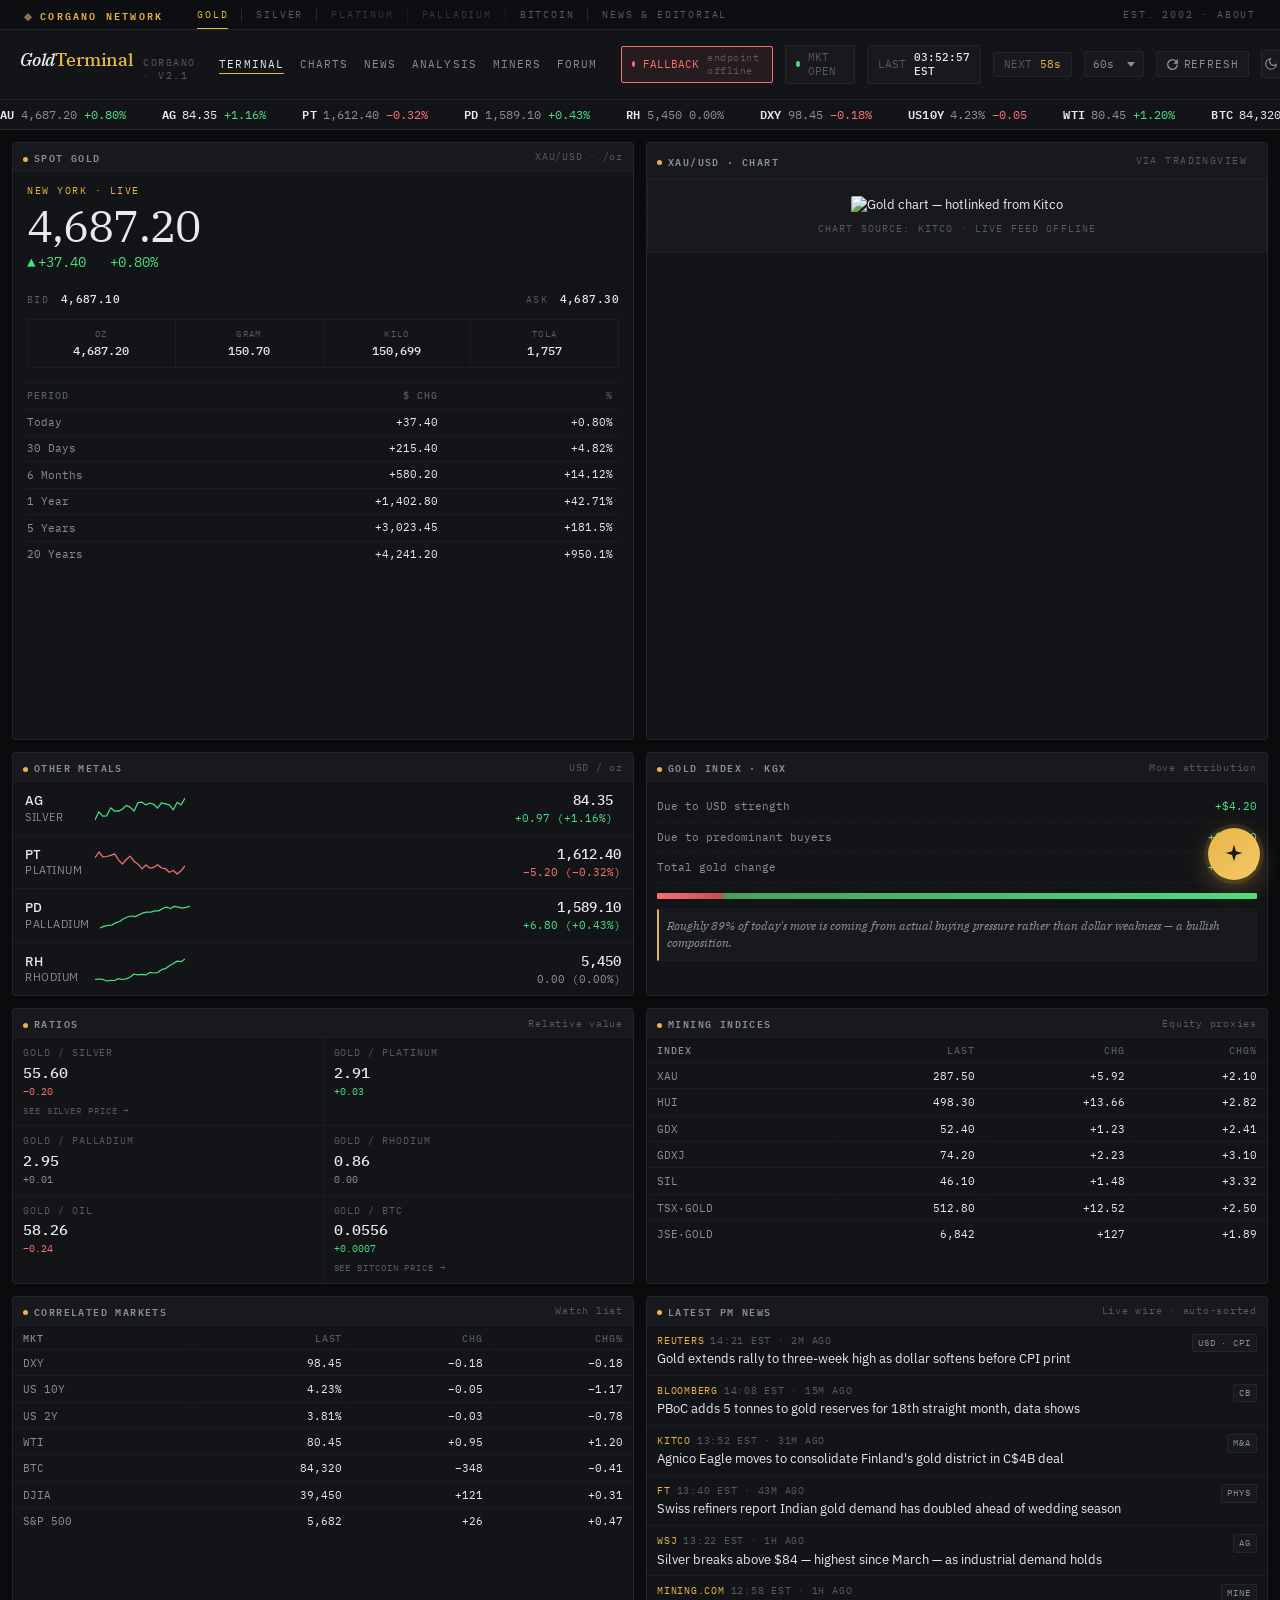
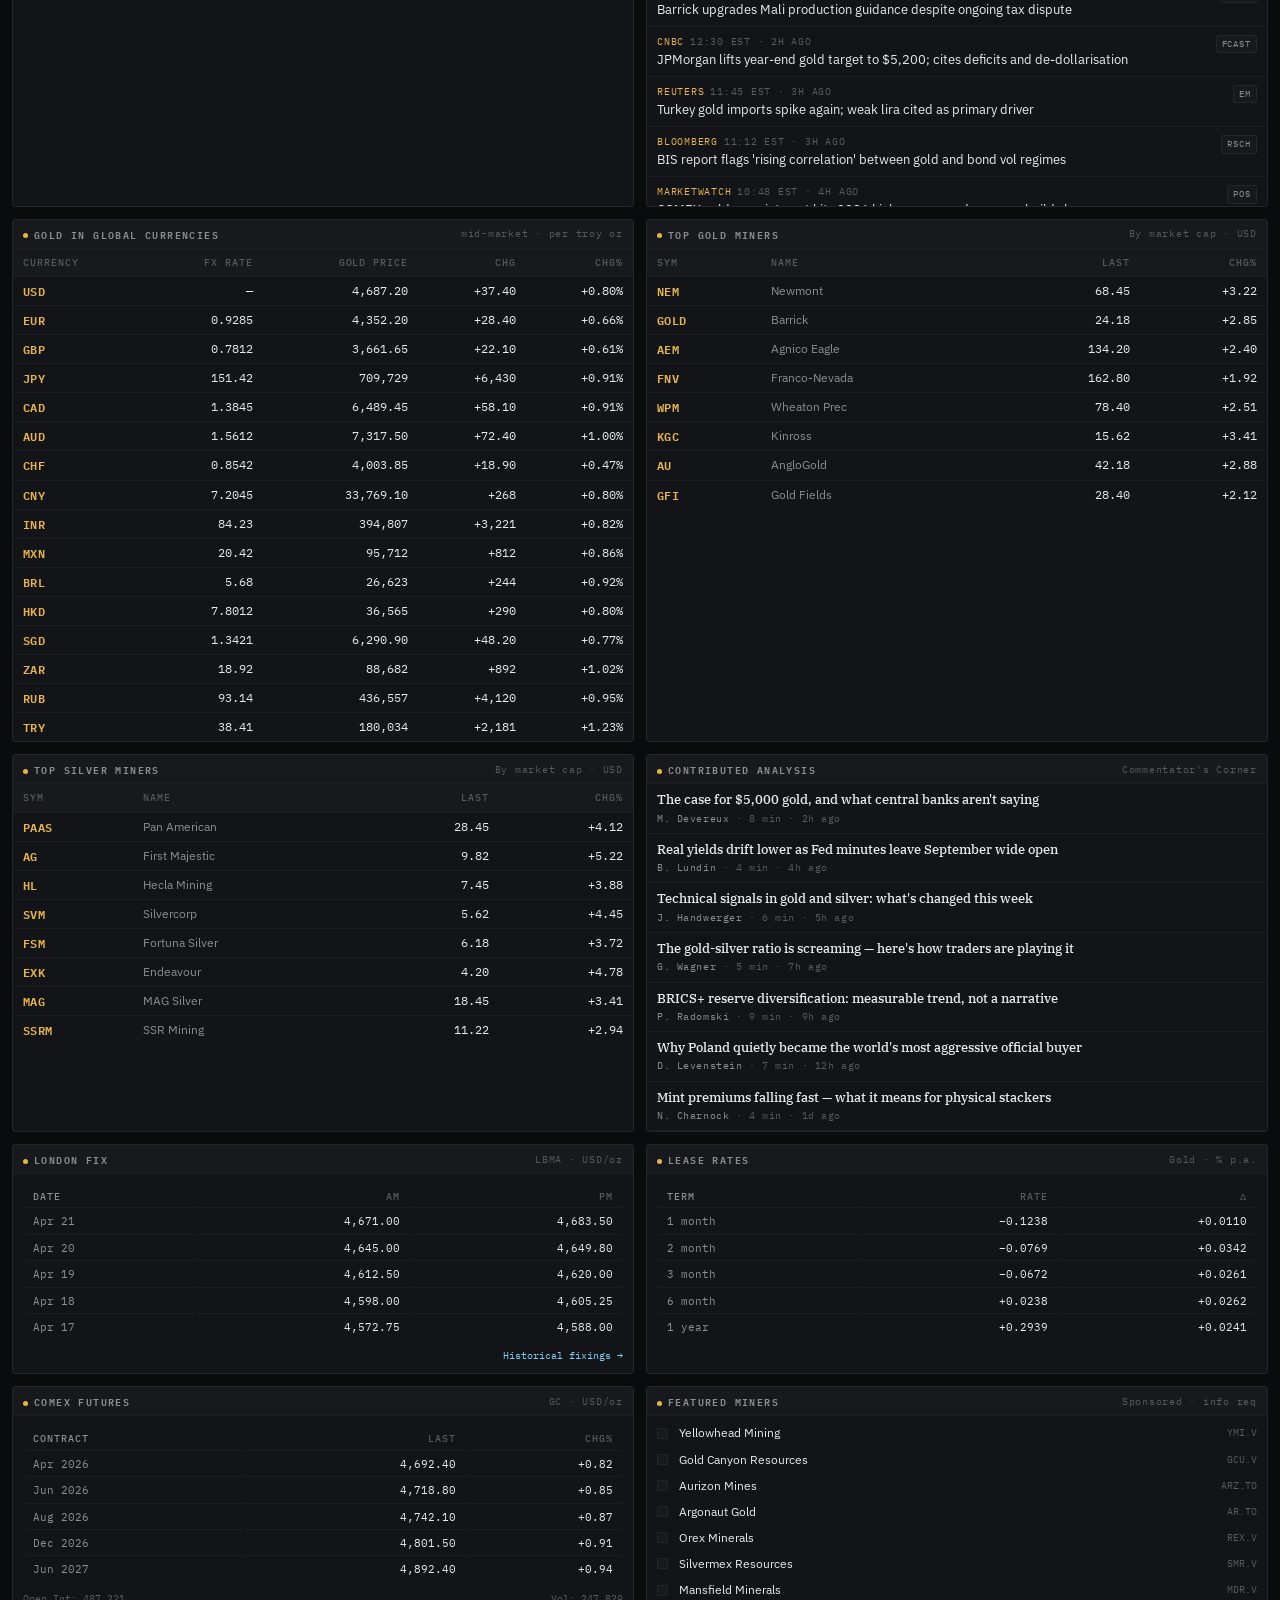
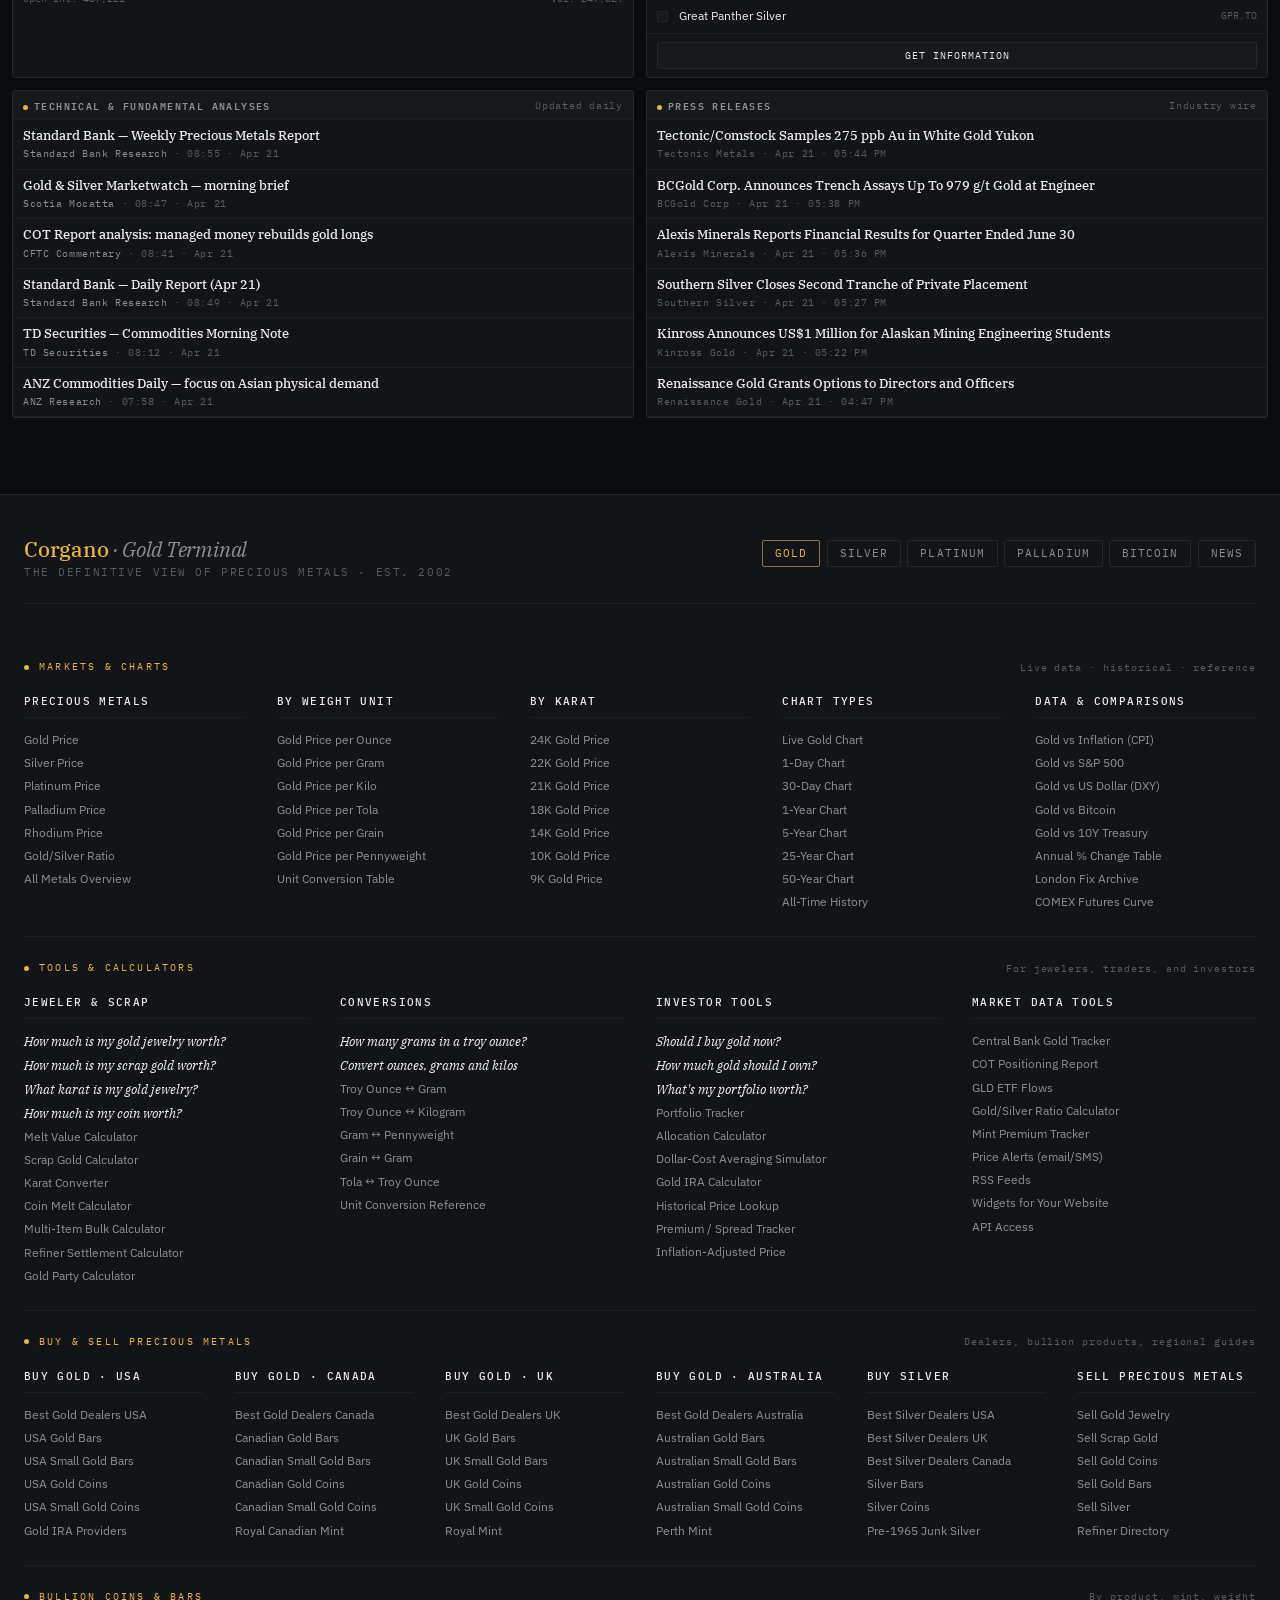
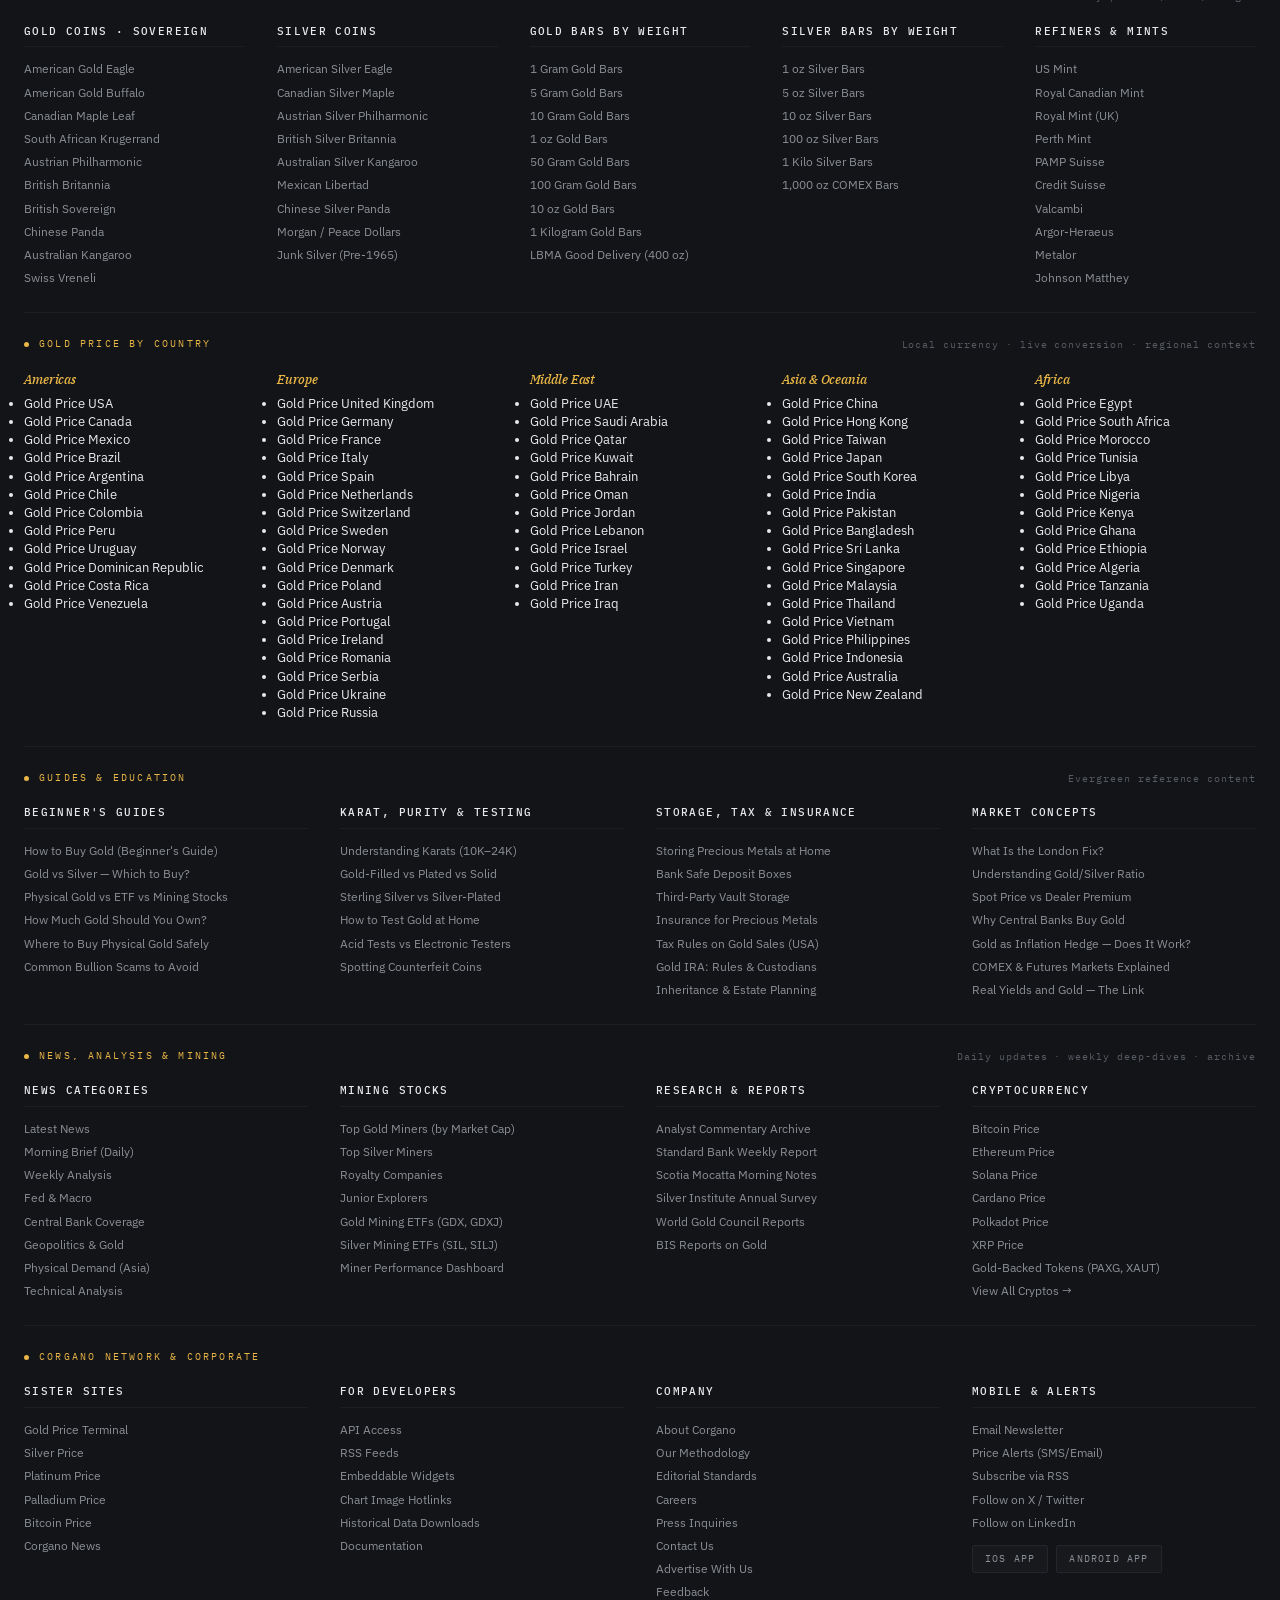
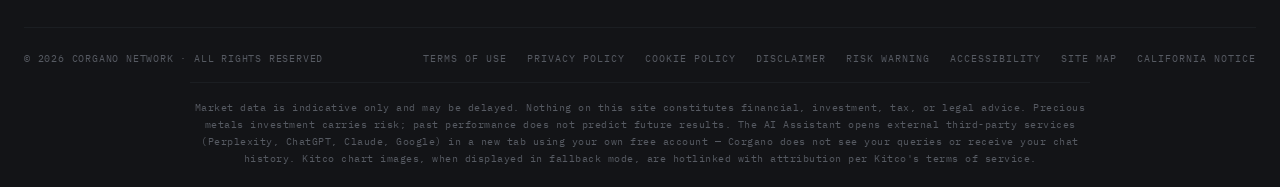
==== commit 82de0f9f: "chart update full i" ====
--- a/index.html
+++ b/index.html
@@ -353,44 +353,36 @@
     font-variant-numeric: tabular-nums;
   }
 
-  /* ─── chart panel ─── */
-  .chart-tabs {
-    display: flex;
-    gap: 0;
+  /* ─── chart panel (TradingView embed) ─── */
+  .chart-provider {
+    font-family: 'IBM Plex Mono', monospace;
+    font-size: 9.5px;
+    letter-spacing: 0.15em;
+    text-transform: uppercase;
+    color: var(--text-dim);
+    padding: 4px 10px;
     border-left: 1px solid var(--border-soft);
   }
-  .chart-tab {
-    padding: 4px 10px;
-    font-family: 'IBM Plex Mono', monospace;
-    font-size: 10px;
-    letter-spacing: 0.08em;
-    color: var(--text-muted);
-    border-right: 1px solid var(--border-soft);
-    transition: all 0.15s;
-  }
-  .chart-tab:hover { color: var(--text); background: var(--bg-hover); }
-  .chart-tab.active { color: var(--gold); background: var(--bg-hover); }
-
-  .chart-canvas { position: relative; width: 100%; height: 220px; }
-  .chart-canvas svg { width: 100%; height: 100%; display: block; }
-  .chart-legend {
-    display: flex;
-    justify-content: space-between;
-    padding: 6px 10px 2px;
-    font-family: 'IBM Plex Mono', monospace;
-    font-size: 10px;
-    color: var(--text-dim);
-  }
-  .chart-expand {
-    padding: 4px 10px;
-    border-top: 1px solid var(--border-soft);
-    font-family: 'IBM Plex Mono', monospace;
-    font-size: 10px;
-    color: var(--link);
-    text-align: right;
-    letter-spacing: 0.05em;
-  }
-  .chart-expand:hover { color: var(--gold); }
+  .tv-chart-wrap {
+    width: 100%;
+    padding: 0;
+    background: var(--bg-raised);
+  }
+  .tv-chart-container {
+    position: relative;
+    width: 100%;
+    height: 560px;
+    /* TradingView's iframe fills this — we just reserve the space. */
+  }
+  .tv-chart-container > div,
+  .tv-chart-container iframe {
+    width: 100% !important;
+    height: 100% !important;
+    border: 0;
+  }
+  @media (max-width: 900px) {
+    .tv-chart-container { height: 420px; }
+  }
 
   /* ─── metals stack (silver/plat/pall/rhodium) ─── */
   .metals-stack { display: flex; flex-direction: column; }
@@ -1537,21 +1529,13 @@
   <section class="panel c6">
     <div class="panel-header">
       <div class="panel-title"><span class="gold-dot"></span>XAU/USD · CHART</div>
-      <div class="chart-tabs">
-        <button class="chart-tab" data-tf="1D">1D</button>
-        <button class="chart-tab active" data-tf="1W">1W</button>
-        <button class="chart-tab" data-tf="1M">1M</button>
-        <button class="chart-tab" data-tf="3M">3M</button>
-        <button class="chart-tab" data-tf="1Y">1Y</button>
-        <button class="chart-tab" data-tf="5Y">5Y</button>
-      </div>
-    </div>
-    <div class="chart-canvas" id="main-chart"></div>
-    <div class="chart-legend">
-      <span>Apr 14 – Apr 21</span>
-      <span><span class="up mono">H 4,695.40</span> &nbsp; <span class="down mono">L 4,589.10</span></span>
-    </div>
-    <a href="#" class="chart-expand">View full chart & technical indicators →</a>
+      <div class="chart-provider">via TradingView</div>
+    </div>
+    <div class="tv-chart-wrap">
+      <div class="tv-chart-container" id="tv-chart-container">
+        <div id="tv-chart-widget"></div>
+      </div>
+    </div>
   </section>
 
   <!-- Other PMs -->
@@ -3220,7 +3204,11 @@
 
   // ═══ fallback helpers ═══
   function renderKitcoChart(imgUrl, backLink) {
-    const chartEl = document.getElementById('main-chart');
+    // When the primary metals feed dies, we replace the TradingView iframe
+    // with a hotlinked Kitco chart image. TradingView itself is independent
+    // so this only fires for total-API-failure scenarios; normal fallback
+    // just keeps the live chart up and serves cached price data.
+    const chartEl = document.getElementById('tv-chart-widget') || document.getElementById('tv-chart-container');
     if (!chartEl) return;
     chartEl.innerHTML =
       '<a href="' + esc(backLink) + '" target="_blank" rel="noopener nofollow" class="fallback-chart" title="Chart hotlinked from Kitco (fallback)">' +
@@ -3290,100 +3278,40 @@
   html.dataset.theme = next;
 });
 
-/* ─── Chart tabs + SVG generation ─── */
+/* ─── TradingView Chart Widget (XAU/USD) ─── */
 (function() {
-  const canvas = document.getElementById('main-chart');
-  const tabs = document.querySelectorAll('.chart-tab');
-
-  // generate plausible chart data for each timeframe
-  function generateSeries(n, startVal, drift, vol, seed) {
-    const pts = [];
-    let v = startVal;
-    let rng = seed;
-    function rand() { rng = (rng * 9301 + 49297) % 233280; return rng / 233280; }
-    for (let i = 0; i < n; i++) {
-      v += drift + (rand() - 0.5) * vol;
-      pts.push(v);
-    }
-    return pts;
-  }
-
-  const timeframes = {
-    '1D': generateSeries(78, 4650, 0.5, 8, 42),
-    '1W': generateSeries(50, 4580, 2.2, 12, 11),
-    '1M': generateSeries(60, 4460, 3.8, 25, 7),
-    '3M': generateSeries(80, 4200, 6, 40, 23),
-    '1Y': generateSeries(100, 3850, 8.5, 60, 91),
-    '5Y': generateSeries(120, 1850, 23, 110, 55),
-  };
-
-  function renderChart(tf) {
-    const data = timeframes[tf] || timeframes['1W'];
-    const w = canvas.clientWidth;
-    const h = canvas.clientHeight;
-    const padX = 12, padTop = 10, padBottom = 20;
-    const min = Math.min(...data);
-    const max = Math.max(...data);
-    const range = max - min || 1;
-    const stepX = (w - padX * 2) / (data.length - 1);
-
-    const points = data.map((val, i) => {
-      const x = padX + i * stepX;
-      const y = padTop + (1 - (val - min) / range) * (h - padTop - padBottom);
-      return [x, y];
-    });
-
-    const line = points.map((p, i) => (i === 0 ? 'M' : 'L') + p[0].toFixed(1) + ',' + p[1].toFixed(1)).join(' ');
-    const area = line + ` L${points[points.length-1][0].toFixed(1)},${h-padBottom} L${points[0][0].toFixed(1)},${h-padBottom} Z`;
-
-    // grid lines (4 horizontal)
-    const gridLines = [];
-    for (let i = 0; i <= 4; i++) {
-      const y = padTop + (i / 4) * (h - padTop - padBottom);
-      const val = max - (i/4) * range;
-      gridLines.push(`<line x1="${padX}" y1="${y}" x2="${w-padX}" y2="${y}" stroke="var(--border-soft)" stroke-width="1" stroke-dasharray="2,3" />`);
-      gridLines.push(`<text x="${w-padX+4}" y="${y+3}" fill="var(--text-dim)" font-size="9" font-family="'IBM Plex Mono', monospace">${val.toFixed(0)}</text>`);
-    }
-
-    const latestPoint = points[points.length-1];
-    const firstPoint = points[0];
-    const isUp = data[data.length-1] > data[0];
-    const strokeColor = isUp ? 'var(--up)' : 'var(--down)';
-    const fillId = 'fill-' + tf;
-
-    canvas.innerHTML = `
-      <svg viewBox="0 0 ${w} ${h}" xmlns="http://www.w3.org/2000/svg">
-        <defs>
-          <linearGradient id="${fillId}" x1="0" y1="0" x2="0" y2="1">
-            <stop offset="0%" stop-color="${isUp ? '#4ade80' : '#f87171'}" stop-opacity="0.25" />
-            <stop offset="100%" stop-color="${isUp ? '#4ade80' : '#f87171'}" stop-opacity="0.01" />
-          </linearGradient>
-        </defs>
-        ${gridLines.join('')}
-        <path d="${area}" fill="url(#${fillId})" />
-        <path d="${line}" fill="none" stroke="${strokeColor}" stroke-width="1.75" stroke-linejoin="round" stroke-linecap="round" />
-        <circle cx="${latestPoint[0]}" cy="${latestPoint[1]}" r="3" fill="${strokeColor}" />
-        <circle cx="${latestPoint[0]}" cy="${latestPoint[1]}" r="6" fill="${strokeColor}" opacity="0.2">
-          <animate attributeName="r" from="3" to="10" dur="1.5s" repeatCount="indefinite" />
-          <animate attributeName="opacity" from="0.3" to="0" dur="1.5s" repeatCount="indefinite" />
-        </circle>
-      </svg>
-    `;
-  }
-
-  tabs.forEach(tab => {
-    tab.addEventListener('click', function() {
-      tabs.forEach(t => t.classList.remove('active'));
-      tab.classList.add('active');
-      renderChart(tab.dataset.tf);
-    });
+  // Dynamically inject TradingView's embed library, then spin up the chart.
+  // We use the free "Advanced Chart Widget" — no API key, no quota, no cost.
+  // Symbol: TVC:GOLD is TradingView's code for spot gold in USD.
+  const container = document.getElementById('tv-chart-widget');
+  if (!container) return;
+
+  const script = document.createElement('script');
+  script.src = 'https://s3.tradingview.com/external-embedding/embed-widget-advanced-chart.js';
+  script.async = true;
+  script.type = 'text/javascript';
+  script.innerHTML = JSON.stringify({
+    autosize: true,
+    symbol: 'TVC:GOLD',
+    interval: 'D',                 // daily default
+    timezone: 'America/New_York',
+    theme: 'dark',
+    style: '1',                    // 1 = candlesticks
+    locale: 'en',
+    hide_side_toolbar: false,
+    allow_symbol_change: true,     // users can look up silver, bitcoin, etc.
+    save_image: false,
+    calendar: false,
+    hide_volume: false,
+    support_host: 'https://www.tradingview.com',
+    backgroundColor: 'rgba(19, 20, 23, 1)',    // matches --bg-raised
+    gridColor: 'rgba(35, 38, 43, 0.6)',         // matches --border
+    studies: [],                                // clean start — users add their own
+    withdateranges: true,                       // exposes the 1D/5D/1M/3M/6M/YTD/1Y/5Y/All range bar
+    details: false,
+    hotlist: false,
   });
-
-  renderChart('1W');
-  window.addEventListener('resize', () => {
-    const active = document.querySelector('.chart-tab.active');
-    if (active) renderChart(active.dataset.tf);
-  });
+  container.appendChild(script);
 })();
 
 /* ─── Mini sparklines for PM metals ─── */
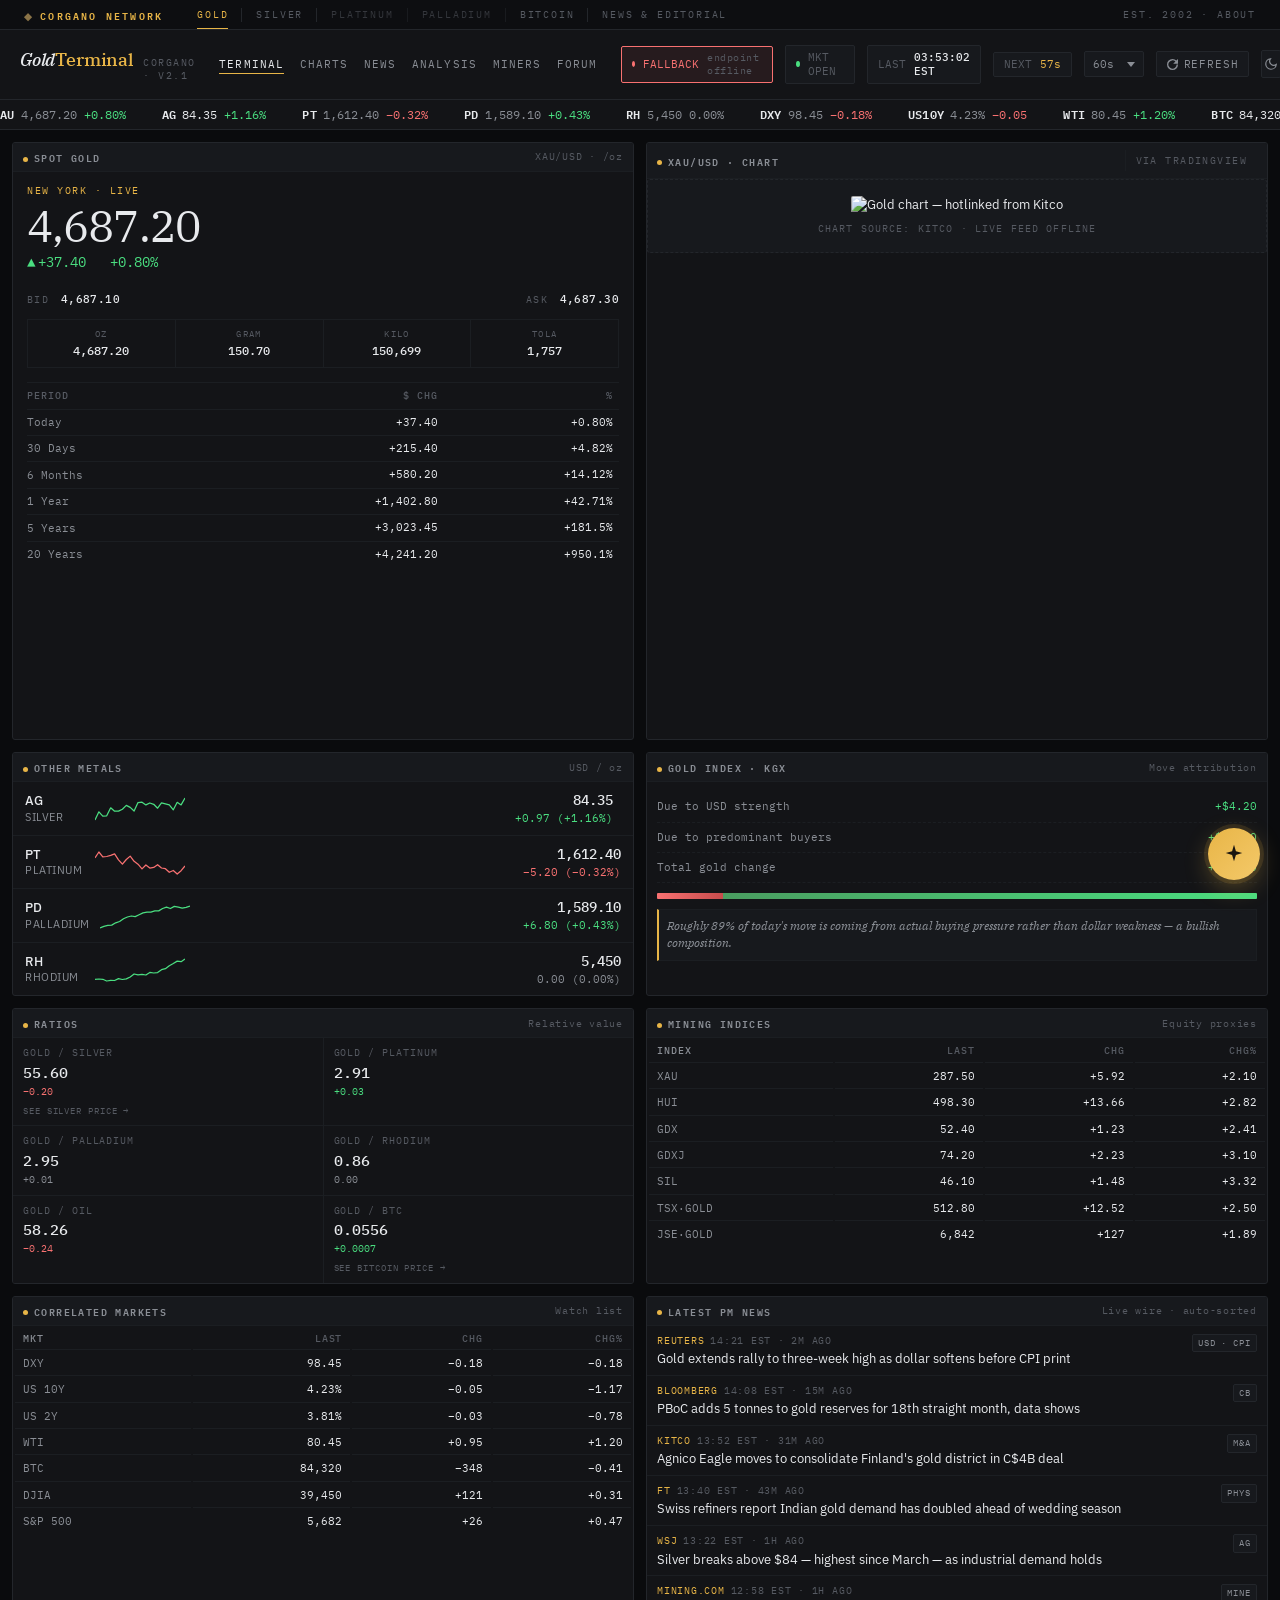
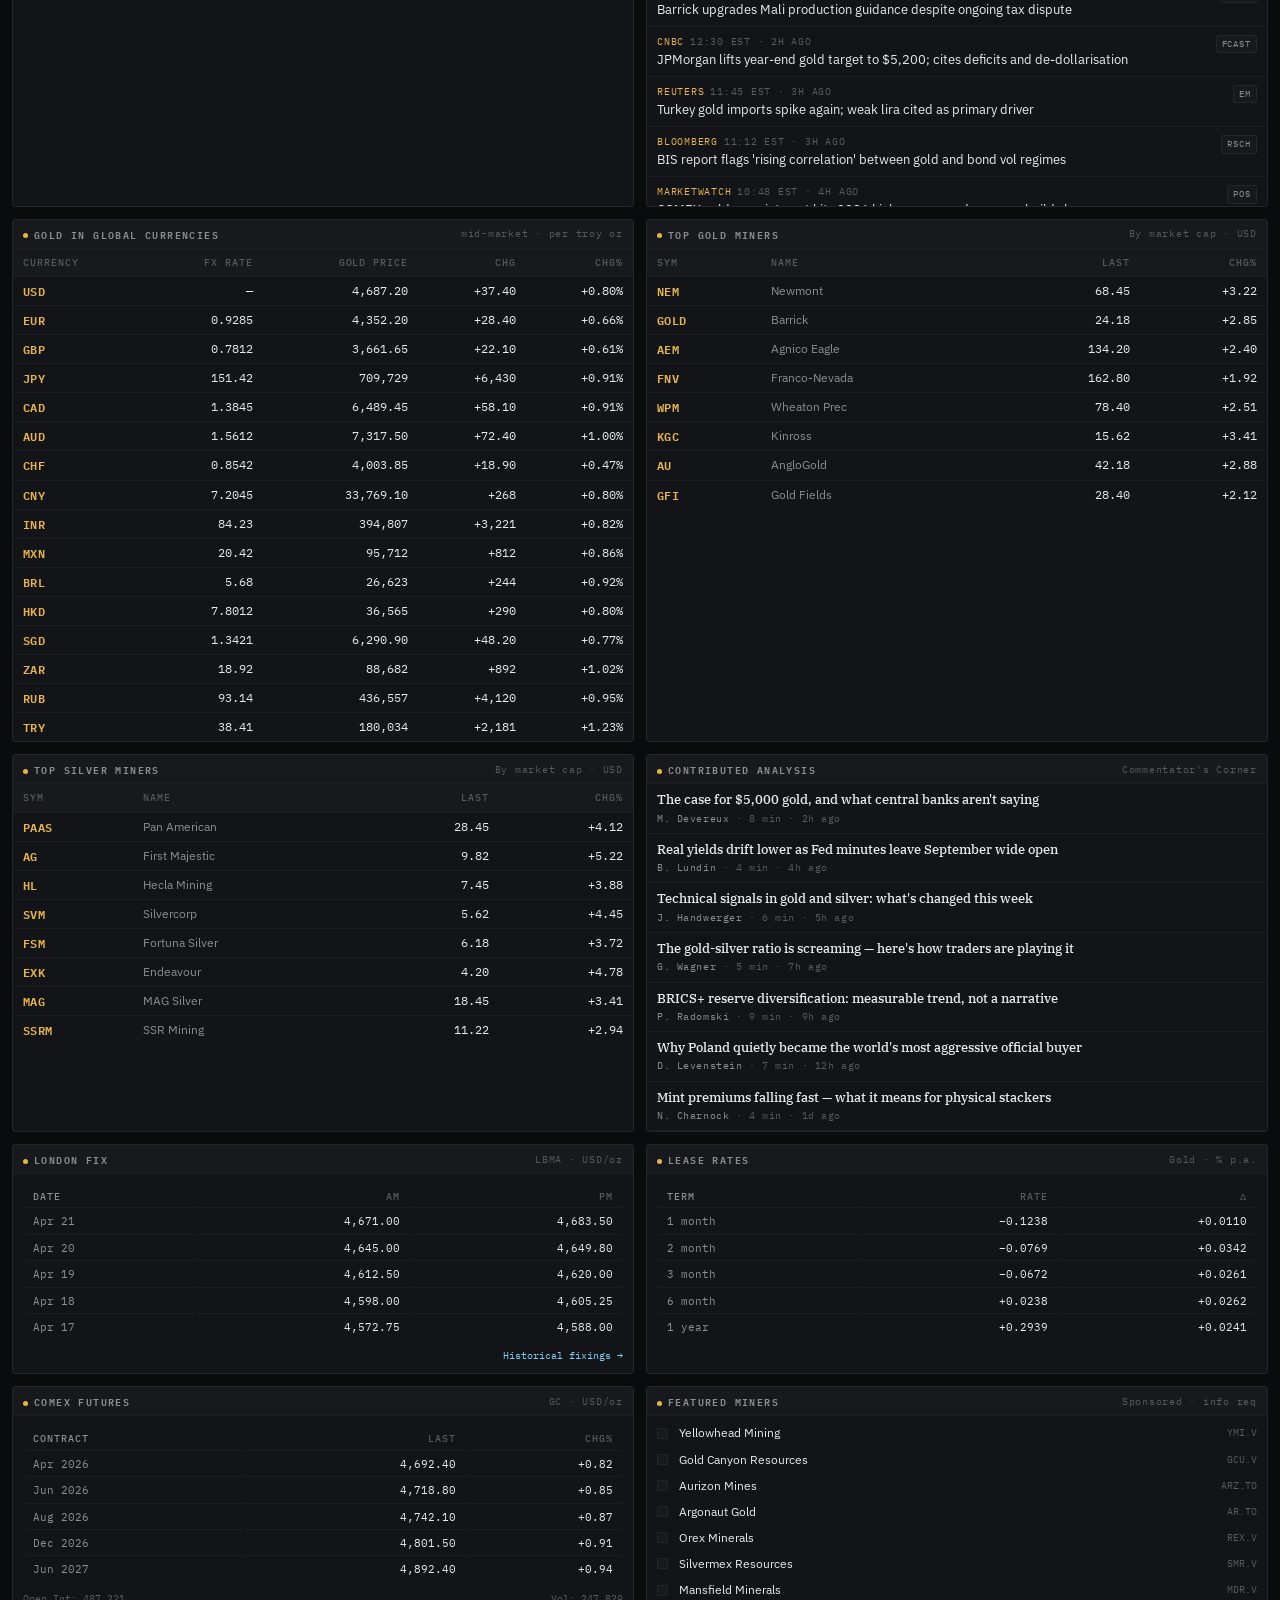
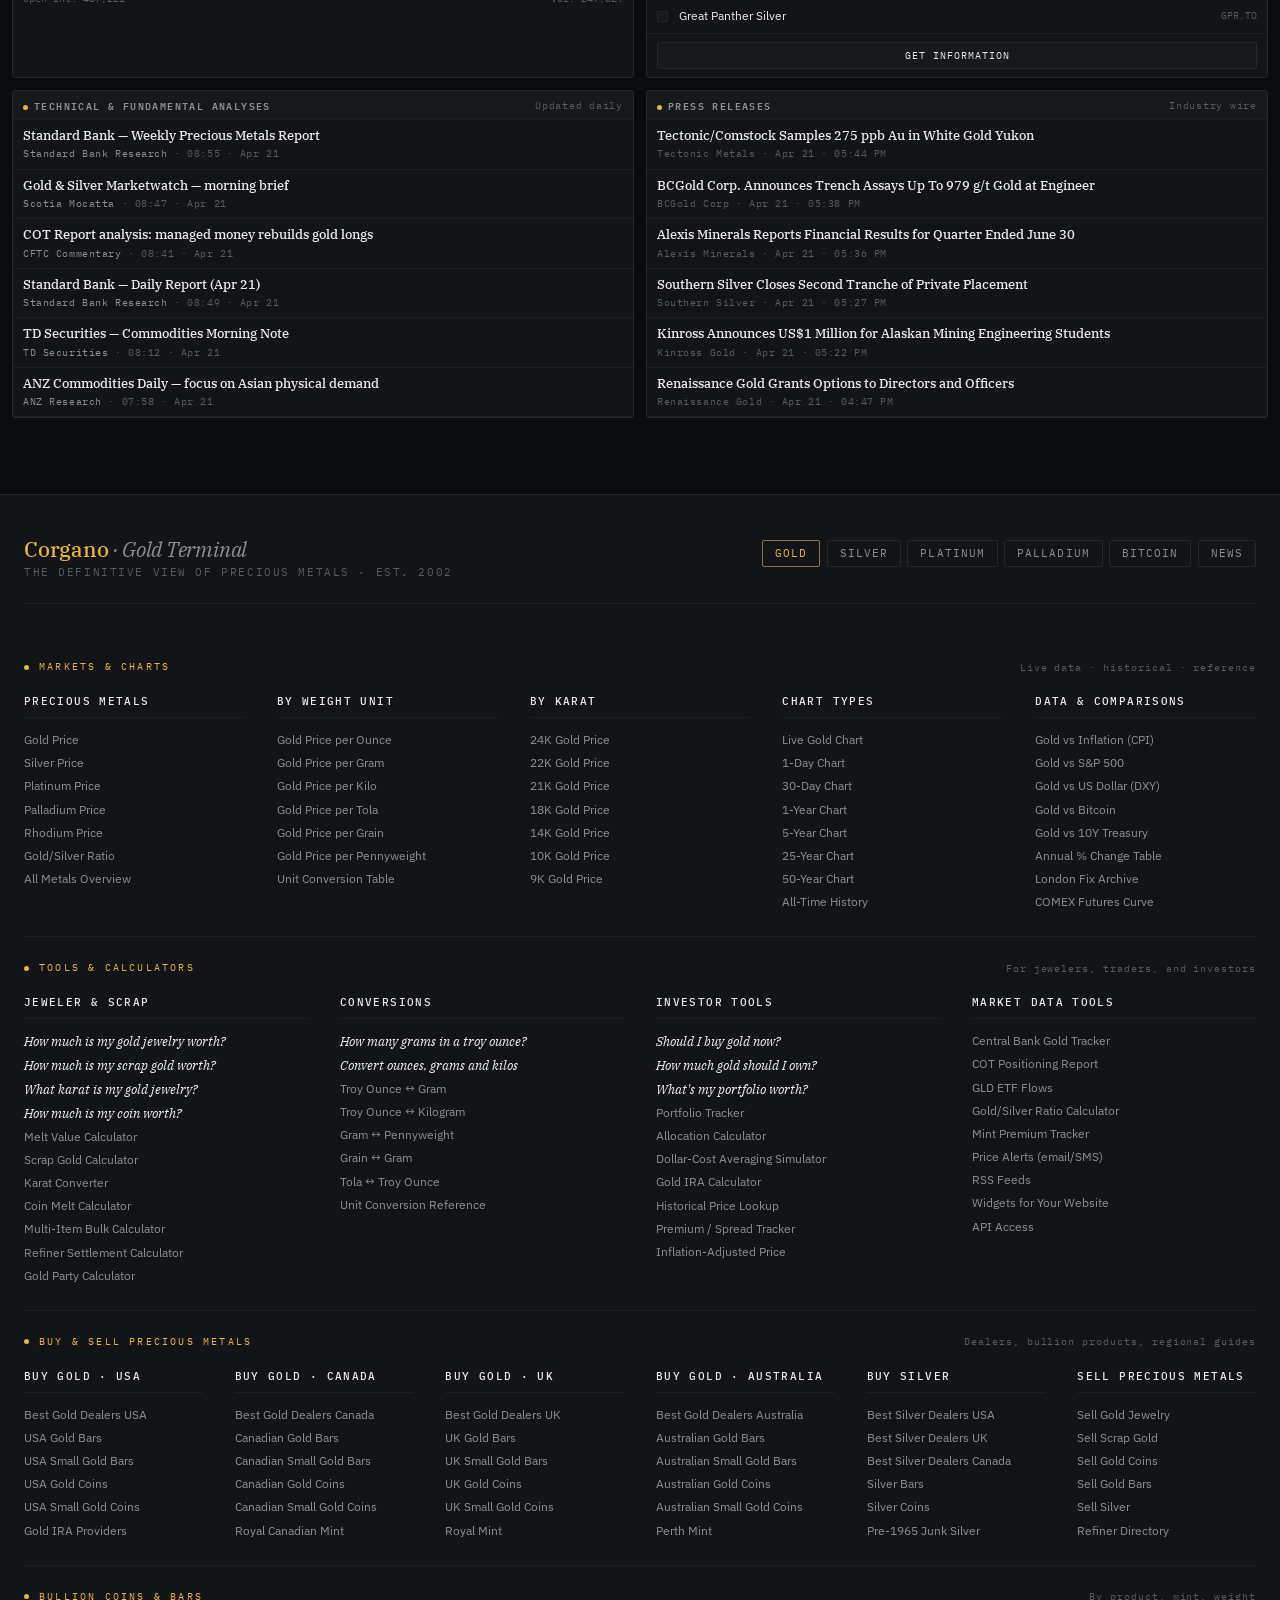
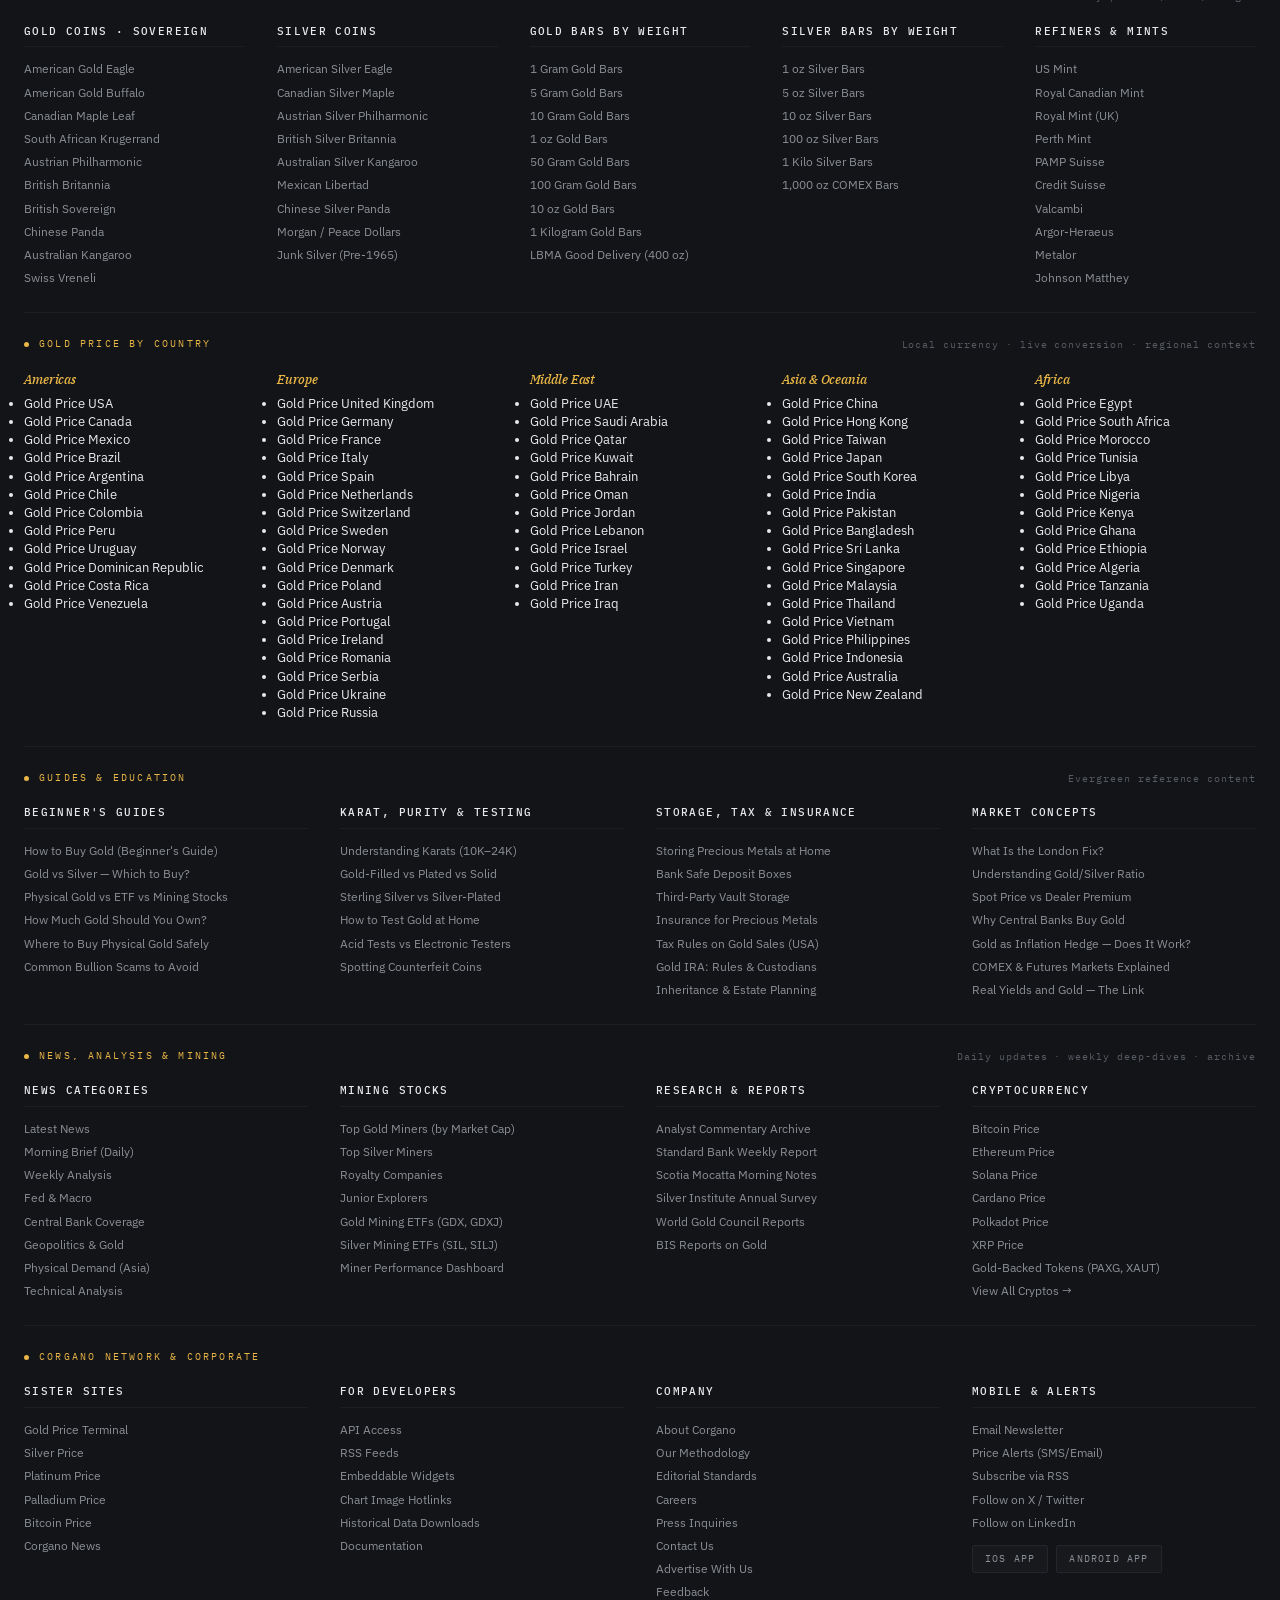
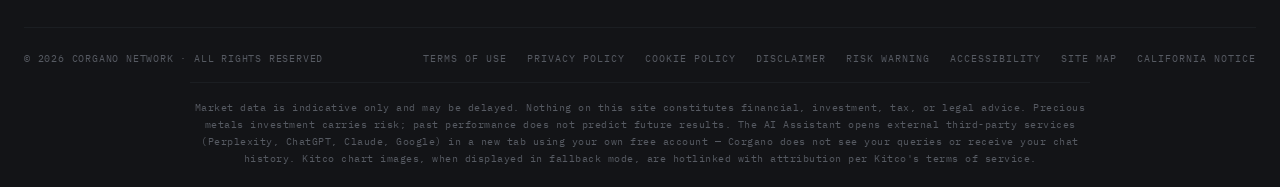
==== commit 2b18182f: "i" ====
--- a/index.html
+++ b/index.html
@@ -5,6 +5,20 @@
 <meta name="viewport" content="width=device-width, initial-scale=1.0">
 <title>Gold Terminal — Corgano Network</title>
 <meta name="description" content="Live precious metals dashboard: gold, silver, platinum, palladium. Spot prices, ratios, news, miners, and FX — all on one page.">
+
+<!-- Google Analytics 4 (gtag.js) -->
+<script async src="https://www.googletagmanager.com/gtag/js?id=G-412K8291CM"></script>
+<script>
+  window.dataLayer = window.dataLayer || [];
+  function gtag(){ dataLayer.push(arguments); }
+  gtag('js', new Date());
+  gtag('config', 'G-412K8291CM', {
+    // GA4 auto-tracks pageviews, scrolls, outbound links, file downloads — no extra config needed.
+    // We customize: mark this as the gold subdomain for cross-network segmentation.
+    custom_map: { dimension1: 'network_subdomain' },
+    network_subdomain: 'gold'
+  });
+</script>
 
 <link rel="preconnect" href="https://fonts.googleapis.com">
 <link rel="preconnect" href="https://fonts.gstatic.com" crossorigin>
@@ -3302,7 +3316,7 @@
     allow_symbol_change: true,     // users can look up silver, bitcoin, etc.
     save_image: false,
     calendar: false,
-    hide_volume: false,
+    hide_volume: true,             // gold spot has no meaningful volume data (OTC); hiding keeps chart clean
     support_host: 'https://www.tradingview.com',
     backgroundColor: 'rgba(19, 20, 23, 1)',    // matches --bg-raised
     gridColor: 'rgba(35, 38, 43, 0.6)',         // matches --border
@@ -3368,6 +3382,8 @@
 };
 
 let currentService = localStorage.getItem('corgano-ai-svc') || 'perplexity';
+// Expose for GA event tracker to read (see tracking block at end of script)
+Object.defineProperty(window, 'currentService', { get: () => currentService });
 document.querySelectorAll('.ai-svc-btn').forEach(btn => {
   if (btn.dataset.svc === currentService) btn.classList.add('active');
   else btn.classList.remove('active');
@@ -3412,6 +3428,167 @@
     toggleAI();
   }
 });
+
+/* ─── Google Analytics: custom event tracking ─── */
+(function() {
+  // Safe wrapper — gtag is loaded async and may be absent if an ad-blocker
+  // is active. This makes sure a missing GA never crashes anything else.
+  function track(eventName, params) {
+    try {
+      if (typeof gtag === 'function') {
+        gtag('event', eventName, params || {});
+      }
+    } catch (e) { /* GA errors never break the site */ }
+  }
+  window.corganoTrack = track; // exposed for other scripts if needed
+
+  // AI widget — which prompts get used, which LLM people prefer
+  const _origLaunchAI = window.launchAI;
+  window.launchAI = function(prompt) {
+    track('ai_prompt_launched', {
+      prompt_preview: (prompt || '').substring(0, 80),
+      ai_service: window.currentService || 'unknown',
+      prompt_type: 'preset',
+    });
+    if (typeof _origLaunchAI === 'function') return _origLaunchAI(prompt);
+  };
+  const _origLaunchCustom = window.launchCustomAI;
+  window.launchCustomAI = function() {
+    const input = document.getElementById('ai-custom-input');
+    const q = input ? input.value.trim() : '';
+    if (q) {
+      track('ai_prompt_launched', {
+        prompt_preview: q.substring(0, 80),
+        ai_service: window.currentService || 'unknown',
+        prompt_type: 'custom',
+      });
+    }
+    if (typeof _origLaunchCustom === 'function') return _origLaunchCustom();
+  };
+  // AI service switcher (Perplexity / ChatGPT / Claude / Google)
+  document.querySelectorAll('.ai-svc-btn').forEach(btn => {
+    btn.addEventListener('click', () => {
+      track('ai_service_changed', { ai_service: btn.dataset.svc });
+    });
+  });
+  // AI panel open/close
+  const _origToggleAI = window.toggleAI;
+  window.toggleAI = function() {
+    const panel = document.getElementById('ai-panel');
+    const wasOpen = panel && panel.classList.contains('open');
+    track(wasOpen ? 'ai_panel_closed' : 'ai_panel_opened', {});
+    if (typeof _origToggleAI === 'function') return _origToggleAI();
+  };
+
+  // Refresh interval changes — do users want faster/slower updates?
+  const intervalEl = document.getElementById('refresh-interval');
+  if (intervalEl) {
+    intervalEl.addEventListener('change', (e) => {
+      track('refresh_interval_changed', {
+        new_interval_seconds: parseInt(e.target.value, 10),
+      });
+    });
+  }
+  // Manual refresh button clicks — signals user impatience with auto-refresh rate
+  const manualBtn = document.getElementById('manual-refresh');
+  if (manualBtn) {
+    manualBtn.addEventListener('click', () => track('manual_refresh_clicked', {}));
+  }
+
+  // Theme toggle usage
+  const themeBtn = document.getElementById('theme-toggle');
+  if (themeBtn) {
+    themeBtn.addEventListener('click', () => {
+      track('theme_toggled', { new_theme: document.documentElement.dataset.theme || 'unknown' });
+    });
+  }
+
+  // Cross-network navigation — which sister sites do users click to?
+  // This is the single most important metric for the multi-subdomain strategy.
+  document.querySelectorAll('.network-strip nav a').forEach(link => {
+    link.addEventListener('click', (e) => {
+      // Ignore future/placeholder links (data-future attribute, href="#")
+      if (link.classList.contains('future') || link.getAttribute('href') === '#') return;
+      track('network_strip_click', {
+        destination: (link.textContent || '').trim(),
+        href: link.getAttribute('href'),
+      });
+    });
+  });
+  // Clickable ticker items that link to sister sites
+  document.querySelectorAll('a.ticker-item').forEach(link => {
+    link.addEventListener('click', () => {
+      const sym = link.querySelector('strong');
+      track('ticker_item_click', {
+        symbol: sym ? sym.textContent.trim() : 'unknown',
+        href: link.getAttribute('href'),
+      });
+    });
+  });
+  // "See silver price →" / "See bitcoin price →" cross-link from Ratios panel
+  document.querySelectorAll('.ratio-cross').forEach(link => {
+    link.addEventListener('click', () => {
+      track('ratio_cross_click', {
+        destination: (link.textContent || '').trim(),
+        href: link.getAttribute('href'),
+      });
+    });
+  });
+  // Linkable metal rows in the Other Metals panel
+  document.querySelectorAll('.metal-row.linkable').forEach(link => {
+    link.addEventListener('click', () => {
+      const name = link.querySelector('.metal-name');
+      track('metal_row_click', {
+        metal: name ? name.textContent.trim() : 'unknown',
+        href: link.getAttribute('href'),
+      });
+    });
+  });
+
+  // Mega footer clicks — tells us which SEO landing pages users want built next
+  // (clicks on href="#" placeholder links are a strong signal of demand)
+  document.querySelectorAll('.mega-footer a').forEach(link => {
+    link.addEventListener('click', () => {
+      const href = link.getAttribute('href') || '';
+      const text = (link.textContent || '').trim();
+      // Only track interesting clicks: either actual destinations or
+      // placeholder clicks (which are the demand signals).
+      if (href === '#' || href.startsWith('#')) {
+        track('footer_placeholder_click', { link_text: text });
+      } else if (href.startsWith('http') || href.startsWith('/')) {
+        track('footer_link_click', {
+          link_text: text,
+          href: href,
+          is_external: href.includes('://') && !href.includes('corgano.com'),
+        });
+      }
+    });
+  });
+
+  // Corgano editorial article clicks
+  document.querySelectorAll('.cmt-corgano').forEach(link => {
+    link.addEventListener('click', () => {
+      const title = link.querySelector('.cmt-title');
+      track('corgano_article_click', {
+        article_title: title ? title.textContent.trim().substring(0, 100) : 'unknown',
+        href: link.getAttribute('href'),
+      });
+    });
+  });
+
+  // News item clicks (outbound to original source)
+  document.querySelectorAll('#news-list .news-item').forEach(link => {
+    link.addEventListener('click', () => {
+      const source = link.querySelector('.news-source');
+      const head = link.querySelector('.news-head');
+      track('news_click', {
+        source: source ? source.textContent.trim() : 'unknown',
+        headline: head ? head.textContent.trim().substring(0, 100) : 'unknown',
+        href: link.getAttribute('href'),
+      });
+    });
+  });
+})();
 </script>
 
 </body>
